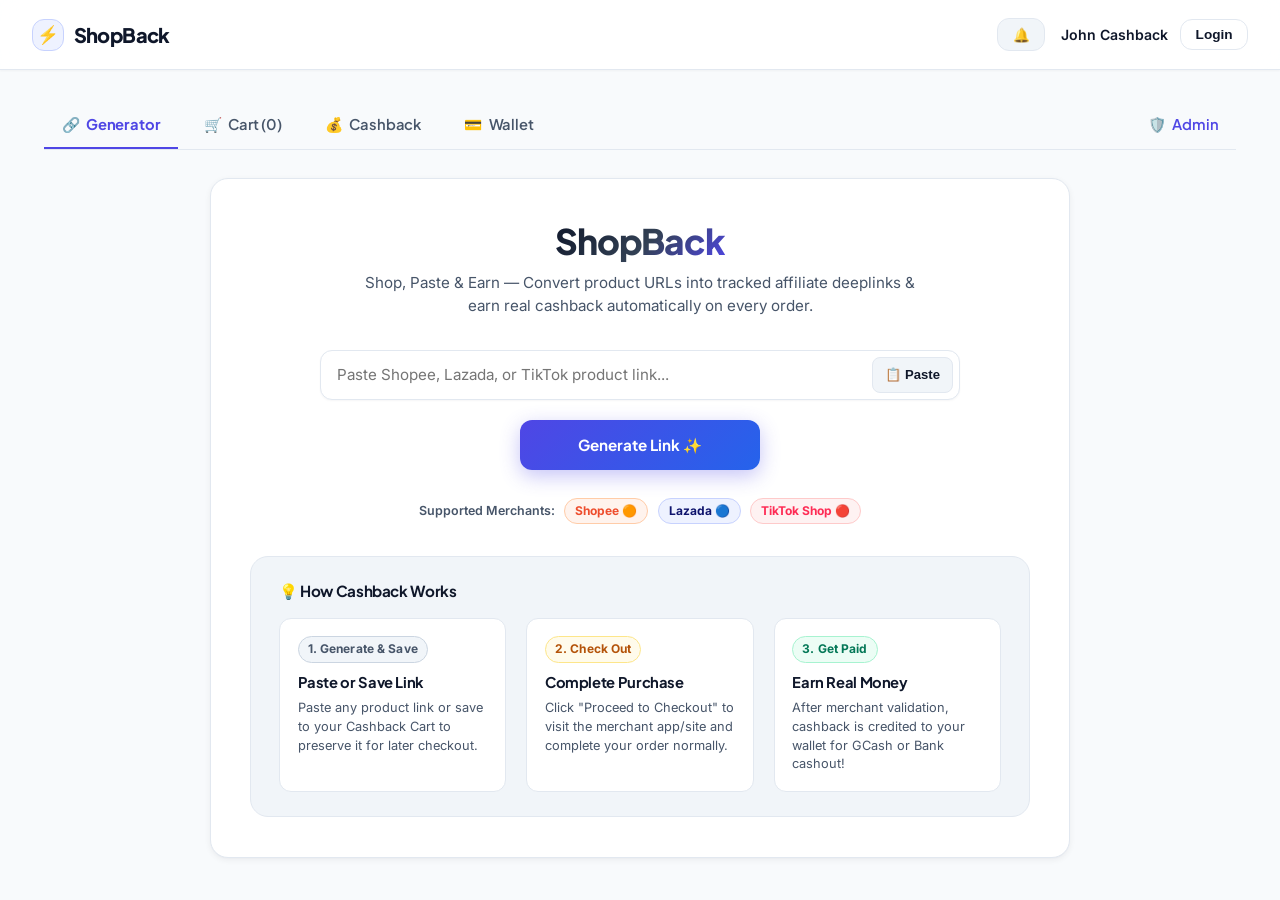
==== frontend/index.html @ 4b49b93b "ShopBack release: production security, subtabs, and Railway deployment readiness" ====
<!DOCTYPE html>
<html lang="en">
<head>
    <meta charset="UTF-8">
    <meta name="viewport" content="width=device-width, initial-scale=1.0">
    <title>ShopBack — Affiliate Deeplink & Cashback Platform</title>
    <link rel="stylesheet" href="style.css">
    <link rel="preconnect" href="https://fonts.googleapis.com">
    <link rel="preconnect" href="https://fonts.gstatic.com" crossorigin>
    <link href="https://fonts.googleapis.com/css2?family=Plus+Jakarta+Sans:wght@400;500;600;700;800&family=Inter:wght@400;500;600;700;800&display=swap" rel="stylesheet">
</head>
<body>
    <!-- Toast Notification Container -->
    <div id="toast-container" class="toast-container"></div>

    <!-- Top Navigation Bar -->
    <nav class="top-nav">
        <div class="logo">
            <div class="logo-icon">⚡</div>
            <span>ShopBack</span>
        </div>
        <div class="nav-user-area">
            <div id="wallet-summary-header" class="wallet-summary-header hidden">
                <span class="wallet-chip estimated" title="Estimated Cashback (Info Only)">
                    <span class="chip-label">Est:</span> ₱<span id="hdr-estimated" class="tabular-nums">0.00</span>
                </span>
                <span class="wallet-chip pending" title="Pending Merchant Validation">
                    <span class="chip-label">Pending:</span> ₱<span id="hdr-pending" class="tabular-nums">0.00</span>
                </span>
                <span class="wallet-chip available" title="Available for Cash Withdrawal">
                    <span class="chip-label">Available:</span> ₱<span id="hdr-balance" class="tabular-nums">0.00</span>
                </span>
                <span class="wallet-chip paid" title="Total Paid Out to Date">
                    <span class="chip-label">Paid:</span> ₱<span id="hdr-paid" class="tabular-nums">0.00</span>
                </span>
            </div>

            <!-- Notifications Bell -->
            <div class="notification-wrapper">
                <button id="notif-bell-btn" class="nav-btn alt-btn" title="Notifications">
                    🔔 <span id="notif-count-badge" class="notif-badge hidden">0</span>
                </button>
                <div id="notif-drawer" class="notif-drawer hidden">
                    <div class="notif-header">
                        <span>System Notifications</span>
                        <button id="close-notif-btn" class="close-notif">✕</button>
                    </div>
                    <div id="notif-list" class="notif-list">
                        <div class="empty-msg">No notifications yet.</div>
                    </div>
                </div>
            </div>

            <div id="user-badge" class="user-badge">
                <span id="user-name">John Cashback</span>
                <button id="open-login-btn" class="nav-btn">Login</button>
                <button id="logout-btn" class="nav-btn hidden">Logout</button>
            </div>
        </div>
    </nav>
    
    <div class="app-container">
        <!-- Dashboard Navigation Tabs -->
        <div class="tabs-nav">
            <button class="tab-btn active" data-tab="tab-generator"><span class="tab-icon">🔗</span><span class="tab-label">Generator</span></button>
            <button class="tab-btn" data-tab="tab-cart"><span class="tab-icon">🛒</span><span class="tab-label">Cart (<span id="cart-count-badge">0</span>)</span></button>
            <button class="tab-btn" data-tab="tab-cashback"><span class="tab-icon">💰</span><span class="tab-label">Cashback</span></button>
            <button class="tab-btn" data-tab="tab-wallet"><span class="tab-icon">💳</span><span class="tab-label">Wallet</span></button>
            <button id="admin-tab-btn" class="tab-btn admin-tab" data-tab="tab-admin"><span class="tab-icon">🛡️</span><span class="tab-label">Admin</span></button>
        </div>

        <!-- Tab 1: Link Generator -->
        <div id="tab-generator" class="tab-content active">
            <div class="card hero-card">
                <header class="hero-header">
                    <h1 class="hero-title">ShopBack</h1>
                    <p class="hero-subtitle">Shop, Paste & Earn — Convert product URLs into tracked affiliate deeplinks & earn real cashback automatically on every order.</p>
                </header>

                <main style="display: flex; flex-direction: column; align-items: center;">
                    <!-- Input Section Form -->
                    <form id="generator-form" class="input-section" onsubmit="return false;">
                        <div class="input-wrapper">
                            <input type="url" id="product-url" placeholder="Paste Shopee, Lazada, or TikTok product link..." required autocomplete="off">
                            <button type="button" id="paste-btn" class="nav-btn alt-btn paste-inside-btn" title="Paste link from clipboard">
                                📋 Paste
                            </button>
                        </div>

                        <div style="display: flex; justify-content: center; width: 100%;">
                            <button type="submit" id="generate-btn" style="min-width: 240px;">
                                <span class="btn-text">Generate Link ✨</span>
                                <span class="loader hidden"></span>
                            </button>
                        </div>

                        <!-- Supported Merchant Badges -->
                        <div class="merchant-badge-group">
                            <span style="font-size: 0.78rem; font-weight: 600; color: var(--color-text-muted);">Supported Merchants:</span>
                            <span class="merchant-tag shopee">Shopee 🟠</span>
                            <span class="merchant-tag lazada">Lazada 🔵</span>
                            <span class="merchant-tag tiktok">TikTok Shop 🔴</span>
                        </div>
                    </form>

                    <!-- Result Section Card -->
                    <div id="result-section" class="result-section hidden">
                        <div id="error-message" class="error-msg-box hidden"></div>
                        <div id="success-message" class="hidden" style="display: flex; flex-direction: column; align-items: center; width: 100%;">
                            <div id="product-preview" class="product-preview hidden" style="width: 100%;">
                                <div class="preview-img-wrapper">
                                    <img id="preview-image" src="" alt="Product Image" />
                                </div>
                                <div class="preview-details">
                                    <h3 id="preview-title">Product Title</h3>
                                    <div id="cashback-rate-badge" class="cashback-rate-badge hidden">✨ Earn up to <span id="cashback-rate-val">10.00%</span> Cashback</div>
                                </div>
                            </div>
                            <div class="link-box hidden" style="display: none;">
                                <input type="text" id="affiliate-link" readonly>
                            </div>
                            <div style="display: flex; flex-direction: column; align-items: center; width: 100%;">
                                <div style="display: flex; gap: 0.75rem; flex-wrap: wrap; justify-content: center; width: 100%;">
                                    <a id="checkout-btn" href="#" target="_blank" class="checkout-btn" style="min-width: 200px;">Proceed to Checkout 🛍️</a>
                                    <button type="button" id="add-to-cart-btn" class="action-btn alt-btn" style="border: 1px solid var(--color-primary); color: var(--color-primary);">🛒 Add to Cart</button>
                                </div>
                                <button type="button" id="reset-btn" class="nav-btn alt-btn" style="margin-top: 1.25rem; min-width: 180px;">✨ Paste Another Link</button>
                            </div>
                        </div>
                    </div>

                    <!-- Modern 3-Step Guide Grid -->
                    <div class="explanation-card">
                        <h3 style="font-size: 0.95rem; font-weight: 700; color: var(--color-text-primary); display: flex; align-items: center; gap: 6px;">💡 How Cashback Works</h3>
                        <div class="explanation-grid">
                            <div class="exp-item">
                                <span class="badge estimated" style="margin-bottom: 0.5rem;">1. Generate & Save</span>
                                <h4>Paste or Save Link</h4>
                                <p>Paste any product link or save to your Cashback Cart to preserve it for later checkout.</p>
                            </div>
                            <div class="exp-item">
                                <span class="badge pending" style="margin-bottom: 0.5rem;">2. Check Out</span>
                                <h4>Complete Purchase</h4>
                                <p>Click "Proceed to Checkout" to visit the merchant app/site and complete your order normally.</p>
                            </div>
                            <div class="exp-item">
                                <span class="badge approved" style="margin-bottom: 0.5rem;">3. Get Paid</span>
                                <h4>Earn Real Money</h4>
                                <p>After merchant validation, cashback is credited to your wallet for GCash or Bank cashout!</p>
                            </div>
                        </div>
                    </div>
                </main>
            </div>
        </div>

        <!-- Tab: Cashback Cart -->
        <div id="tab-cart" class="tab-content">
            <div class="card">
                <header>
                    <h2>🛒 My Cashback Cart</h2>
                    <p class="subtitle">Preserved affiliate links saved to purchase later and earn cashback.</p>
                </header>

                <div id="cart-items-container" class="cart-items-list" style="display: flex; flex-direction: column; gap: 1rem; max-width: 820px; margin: 1rem auto 0 auto; width: 100%;">
                    <div class="empty-msg">Loading cart items...</div>
                </div>
            </div>
        </div>

        <!-- Tab 2: My Cashback & Generated Links History -->
        <div id="tab-cashback" class="tab-content">
            <div class="card wide-card">
                <h2>My Generated Links & Cashback Journeys</h2>
                <p class="subtitle">Click on any generated link to view its live cashback timeline stepper.</p>

                <!-- Cashback Overview Summary Cards -->
                <div class="user-cashback-summary">
                    <div class="analytics-card">
                        <div style="font-size: 0.82rem; color: var(--color-text-muted); font-weight: 600;">📅 Total Estimated Today</div>
                        <div style="font-size: 1.6rem; font-weight: 700; color: var(--color-text-primary);" class="tabular-nums" id="user-est-today">₱0.00</div>
                        <div style="font-size: 0.75rem; color: var(--color-text-muted); margin-top: 2px;">Potential cashback from links created today</div>
                    </div>
                    <div class="analytics-card" style="background: var(--color-warning-bg); border-color: var(--color-warning-border);">
                        <div style="font-size: 0.82rem; color: var(--color-warning-text); font-weight: 600;">⌛ Pending Cashback</div>
                        <div style="font-size: 1.6rem; font-weight: 700; color: var(--color-warning-text);" class="tabular-nums" id="user-pending-total">₱0.00</div>
                        <div style="font-size: 0.75rem; color: var(--color-warning-text); margin-top: 2px;">Tracked & awaiting merchant report</div>
                    </div>
                    <div class="analytics-card" style="background: var(--color-success-bg); border-color: var(--color-success-border);">
                        <div style="font-size: 0.82rem; color: var(--color-success-text); font-weight: 600;">🎉 Lifetime Estimated Potential</div>
                        <div style="font-size: 1.6rem; font-weight: 700; color: var(--color-success-text);" class="tabular-nums" id="user-est-lifetime">₱0.00</div>
                        <div style="font-size: 0.75rem; color: var(--color-success-text); margin-top: 2px;">All-time generated links potential</div>
                    </div>
                </div>

                <!-- Subtabs Navigation for My Cashback -->
                <div class="subtabs-nav" style="margin-bottom: 1.25rem; border-bottom: 1px solid var(--color-border); padding-bottom: 0.5rem;">
                    <button class="subtab-btn active" data-subtab="cb-subtab-links">🔗 My Generated Links</button>
                    <button class="subtab-btn" data-subtab="cb-subtab-pending">⏳ Pending Cashback</button>
                    <button class="subtab-btn" data-subtab="cb-subtab-approved">✅ Approved Cashback</button>
                    <button class="subtab-btn" data-subtab="cb-subtab-conversions">📜 All Conversions</button>
                </div>

                <!-- Subtab 1: Generated Links -->
                <div id="cb-subtab-links" class="subtab-content">
                    <div class="table-toolbar">
                        <h3 style="margin: 0;">My Generated Links</h3>
                        <input type="text" id="my-links-search" class="table-search-input" placeholder="🔍 Search links by URL or ID..." />
                    </div>
                    <div class="table-container">
                        <table class="data-table">
                            <thead>
                                <tr>
                                    <th>Date</th>
                                    <th>Tracking ID</th>
                                    <th>Product Name</th>
                                    <th>Est. Cashback</th>
                                    <th>Status</th>
                                    <th>Timeline</th>
                                </tr>
                            </thead>
                            <tbody id="my-links-body">
                                <tr><td colspan="6" class="empty-msg">Loading generated links...</td></tr>
                            </tbody>
                        </table>
                    </div>

                    <!-- My Links Pagination Bar -->
                    <div id="my-links-pagination" class="pagination-bar" style="display: flex; justify-content: space-between; align-items: center; margin-top: 1rem; padding: 0.5rem 0;">
                        <span style="font-size: 0.85rem; color: var(--color-text-muted);">
                            Showing page <strong id="my-links-curr-page">1</strong> of <strong id="my-links-total-pages">1</strong> (<span id="my-links-total-items">0</span> total links)
                        </span>
                        <div style="display: flex; gap: 0.5rem;">
                            <button id="my-links-prev-btn" class="nav-btn alt-btn" disabled style="padding: 0.35rem 0.85rem; font-size: 0.82rem;">◀ Previous</button>
                            <button id="my-links-next-btn" class="nav-btn alt-btn" disabled style="padding: 0.35rem 0.85rem; font-size: 0.82rem;">Next ▶</button>
                        </div>
                    </div>
                </div>

                <!-- Subtab 2: Pending Cashback -->
                <div id="cb-subtab-pending" class="subtab-content hidden">
                    <h3 style="margin-bottom: 0.75rem;">⏳ Pending Cashback (Awaiting Advertiser Validation)</h3>
                    <div class="table-container">
                        <table class="data-table">
                            <thead>
                                <tr>
                                    <th>Date</th>
                                    <th>Merchant</th>
                                    <th>Order ID</th>
                                    <th>Commission</th>
                                    <th>Your Cashback</th>
                                    <th>Status</th>
                                </tr>
                            </thead>
                            <tbody id="cashback-pending-body">
                                <tr><td colspan="6" class="empty-msg">No pending cashback conversions.</td></tr>
                            </tbody>
                        </table>
                    </div>

                    <div id="cashback-pending-pagination" class="pagination-bar" style="display: flex; justify-content: space-between; align-items: center; margin-top: 1rem; padding: 0.5rem 0;">
                        <span style="font-size: 0.85rem; color: var(--color-text-muted);">
                            Showing page <strong id="cashback-pending-curr-page">1</strong> of <strong id="cashback-pending-total-pages">1</strong> (<span id="cashback-pending-total-items">0</span> pending)
                        </span>
                        <div style="display: flex; gap: 0.5rem;">
                            <button id="cashback-pending-prev-btn" class="nav-btn alt-btn" disabled style="padding: 0.35rem 0.85rem; font-size: 0.82rem;">◀ Previous</button>
                            <button id="cashback-pending-next-btn" class="nav-btn alt-btn" disabled style="padding: 0.35rem 0.85rem; font-size: 0.82rem;">Next ▶</button>
                        </div>
                    </div>
                </div>

                <!-- Subtab 3: Approved Cashback -->
                <div id="cb-subtab-approved" class="subtab-content hidden">
                    <h3 style="margin-bottom: 0.75rem;">✅ Approved Cashback (Credited to Wallet)</h3>
                    <div class="table-container">
                        <table class="data-table">
                            <thead>
                                <tr>
                                    <th>Date</th>
                                    <th>Merchant</th>
                                    <th>Order ID</th>
                                    <th>Commission</th>
                                    <th>Your Cashback</th>
                                    <th>Status</th>
                                </tr>
                            </thead>
                            <tbody id="cashback-approved-body">
                                <tr><td colspan="6" class="empty-msg">No approved cashback conversions yet.</td></tr>
                            </tbody>
                        </table>
                    </div>

                    <div id="cashback-approved-pagination" class="pagination-bar" style="display: flex; justify-content: space-between; align-items: center; margin-top: 1rem; padding: 0.5rem 0;">
                        <span style="font-size: 0.85rem; color: var(--color-text-muted);">
                            Showing page <strong id="cashback-approved-curr-page">1</strong> of <strong id="cashback-approved-total-pages">1</strong> (<span id="cashback-approved-total-items">0</span> approved)
                        </span>
                        <div style="display: flex; gap: 0.5rem;">
                            <button id="cashback-approved-prev-btn" class="nav-btn alt-btn" disabled style="padding: 0.35rem 0.85rem; font-size: 0.82rem;">◀ Previous</button>
                            <button id="cashback-approved-next-btn" class="nav-btn alt-btn" disabled style="padding: 0.35rem 0.85rem; font-size: 0.82rem;">Next ▶</button>
                        </div>
                    </div>
                </div>

                <!-- Subtab 4: All Conversions History -->
                <div id="cb-subtab-conversions" class="subtab-content hidden">
                    <h3 style="margin-bottom: 0.75rem;">📜 All Recorded Conversions</h3>
                    <div class="table-container">
                        <table class="data-table">
                            <thead>
                                <tr>
                                    <th>Date</th>
                                    <th>Merchant</th>
                                    <th>Order ID</th>
                                    <th>Commission</th>
                                    <th>Your Cashback</th>
                                    <th>Status</th>
                                </tr>
                            </thead>
                            <tbody id="cashback-history-body">
                                <tr><td colspan="6" class="empty-msg">Loading cashback history...</td></tr>
                            </tbody>
                        </table>
                    </div>

                    <!-- Cashback History Pagination Bar -->
                    <div id="cashback-history-pagination" class="pagination-bar" style="display: flex; justify-content: space-between; align-items: center; margin-top: 1rem; padding: 0.5rem 0;">
                        <span style="font-size: 0.85rem; color: var(--color-text-muted);">
                            Showing page <strong id="cashback-history-curr-page">1</strong> of <strong id="cashback-history-total-pages">1</strong> (<span id="cashback-history-total-items">0</span> total items)
                        </span>
                        <div style="display: flex; gap: 0.5rem;">
                            <button id="cashback-history-prev-btn" class="nav-btn alt-btn" disabled style="padding: 0.35rem 0.85rem; font-size: 0.82rem;">◀ Previous</button>
                            <button id="cashback-history-next-btn" class="nav-btn alt-btn" disabled style="padding: 0.35rem 0.85rem; font-size: 0.82rem;">Next ▶</button>
                        </div>
                    </div>
                </div>
            </div>
        </div>

        <!-- Tab 3: Wallet & Withdrawals -->
        <div id="tab-wallet" class="tab-content">
            <div class="card wide-card">
                <h2>My Wallet Balance</h2>
                <div class="wallet-grid">
                    <div class="wallet-card available-card">
                        <div class="w-label">Available Balance</div>
                        <div class="w-amount">₱<span id="w-balance" class="tabular-nums">0.00</span></div>
                        
                        <!-- Min Withdrawal Progress Bar -->
                        <div style="margin-top: 0.85rem; margin-bottom: 1rem; text-align: left;">
                            <div style="display: flex; justify-content: space-between; font-size: 0.75rem; font-weight: 600; margin-bottom: 4px;">
                                <span style="color: var(--color-success-text);">Cashout Target (₱100.00 Min)</span>
                                <span id="cashout-progress-pct" style="color: var(--color-success-text); font-weight: 700;">0%</span>
                            </div>
                            <div style="height: 6px; background: rgba(13, 101, 45, 0.15); border-radius: 99px; overflow: hidden;">
                                <div id="cashout-progress-bar" style="width: 0%; height: 100%; background: var(--color-success); transition: width 0.4s ease;"></div>
                            </div>
                        </div>

                        <button id="open-withdraw-btn" class="action-btn" style="width: 100%;">Withdraw Funds</button>
                    </div>
                    <div class="wallet-card pending-card">
                        <div class="w-label">Pending Cashback</div>
                        <div class="w-amount">₱<span id="w-pending" class="tabular-nums">0.00</span></div>
                    </div>
                    <div class="wallet-card paid-card">
                        <div class="w-label">Total Cash Paid</div>
                        <div class="w-amount">₱<span id="w-paid" class="tabular-nums">0.00</span></div>
                    </div>
                </div>

                <h3 style="margin-top: 2rem; margin-bottom: 0.75rem;">Transaction Ledger</h3>
                <div class="table-container">
                    <table class="data-table">
                        <thead>
                            <tr>
                                <th>Date</th>
                                <th>Type</th>
                                <th>Amount</th>
                                <th>Reference</th>
                            </tr>
                        </thead>
                        <tbody id="wallet-history-body">
                            <tr><td colspan="4" class="empty-msg">Loading transaction ledger...</td></tr>
                        </tbody>
                    </table>
                </div>
            </div>
        </div>

        <!-- Tab 4: Admin Portal -->
        <div id="tab-admin" class="tab-content">
            <div class="card wide-card">
                <h2>🛡️ Admin Management Console</h2>

                <!-- Analytics Summary Cards -->
                <div class="analytics-grid">
                    <div class="analytics-card">
                        <div style="font-size: 0.82rem; color: var(--color-text-muted);">Estimation Accuracy</div>
                        <div style="font-size: 1.5rem; font-weight: 700; color: var(--color-success); margin-top: 4px;" id="metric-accuracy">96.4%</div>
                    </div>
                    <div class="analytics-card">
                        <div style="font-size: 0.82rem; color: var(--color-text-muted);">Merchant Approval Rate</div>
                        <div style="font-size: 1.5rem; font-weight: 700; color: #4f46e5; margin-top: 4px;" id="metric-approval">88.5%</div>
                    </div>
                    <div class="analytics-card">
                        <div style="font-size: 0.82rem; color: var(--color-text-muted);">Avg Validation Time</div>
                        <div style="font-size: 1.5rem; font-weight: 700; color: var(--color-warning); margin-top: 4px;" id="metric-val-time">4.2 Days</div>
                    </div>
                    <div class="analytics-card">
                        <div style="font-size: 0.82rem; color: var(--color-text-muted);">Total Admin Profit</div>
                        <div style="font-size: 1.5rem; font-weight: 700; color: var(--color-success-text); margin-top: 4px;" id="metric-admin-profit" class="tabular-nums">₱0.00</div>
                    </div>
                </div>

                <div style="margin-bottom: 1.25rem;">
                    <button id="open-test-conv-btn" class="action-btn alt-btn">🧪 Simulate Test Conversion</button>
                </div>

                <!-- Subtabs Navigation for Admin Panel -->
                <div class="subtabs-nav" style="margin-top: 1.5rem; margin-bottom: 1.25rem; border-bottom: 1px solid var(--color-border); padding-bottom: 0.5rem;">
                    <button class="subtab-btn active" data-subtab="admin-subtab-users">👥 Registered Users</button>
                    <button class="subtab-btn" data-subtab="admin-subtab-links">🔗 Generated Links & Sub IDs</button>
                    <button class="subtab-btn" data-subtab="admin-subtab-withdrawals">💳 Pending Withdrawals</button>
                    <button class="subtab-btn" data-subtab="admin-subtab-conversions">📊 System Conversions</button>
                </div>

                <!-- Admin Subtab 1: Users -->
                <div id="admin-subtab-users" class="subtab-content">
                    <h3 style="margin-bottom: 0.75rem;">Registered Users & Cashback Summaries</h3>
                    <div class="table-container">
                        <table class="data-table">
                            <thead>
                                <tr>
                                    <th>ID</th>
                                    <th>Name</th>
                                    <th>Email</th>
                                    <th>Role</th>
                                    <th>Est. Cashback</th>
                                    <th>Pending</th>
                                    <th>Available</th>
                                    <th>Paid Cashback</th>
                                    <th>Action</th>
                                </tr>
                            </thead>
                            <tbody id="admin-users-body">
                                <tr><td colspan="9" class="empty-msg">Loading user summaries...</td></tr>
                            </tbody>
                        </table>
                    </div>

                    <div id="admin-users-pagination" class="pagination-bar" style="display: flex; justify-content: space-between; align-items: center; margin-top: 0.75rem; padding: 0.5rem 0;">
                        <span style="font-size: 0.85rem; color: var(--color-text-muted);">
                            Showing page <strong id="admin-users-curr-page">1</strong> of <strong id="admin-users-total-pages">1</strong> (<span id="admin-users-total-items">0</span> total users)
                        </span>
                        <div style="display: flex; gap: 0.5rem;">
                            <button id="admin-users-prev-btn" class="nav-btn alt-btn" disabled style="padding: 0.35rem 0.85rem; font-size: 0.82rem;">◀ Previous</button>
                            <button id="admin-users-next-btn" class="nav-btn alt-btn" disabled style="padding: 0.35rem 0.85rem; font-size: 0.82rem;">Next ▶</button>
                        </div>
                    </div>
                </div>

                <!-- Admin Subtab 2: Links -->
                <div id="admin-subtab-links" class="subtab-content hidden">
                    <div class="table-toolbar">
                        <h3 style="margin: 0;">All Generated Links & Sub IDs</h3>
                        <input type="text" id="admin-links-search" class="table-search-input" placeholder="🔍 Search admin links..." />
                    </div>
                    <div class="table-container">
                        <table class="data-table">
                            <thead>
                                <tr>
                                    <th>Link ID</th>
                                    <th>Full Name</th>
                                    <th>User ID</th>
                                    <th>Tracking ID (aff_sub1)</th>
                                    <th>aff_sub2</th>
                                    <th>aff_sub3</th>
                                    <th>aff_sub4</th>
                                    <th>aff_sub5</th>
                                    <th>Clicks</th>
                                    <th>Generated Deeplink</th>
                                    <th>Original URL</th>
                                    <th>Created At</th>
                                </tr>
                            </thead>
                            <tbody id="admin-links-body">
                                <tr><td colspan="12" class="empty-msg">Loading generated links...</td></tr>
                            </tbody>
                        </table>
                    </div>

                    <div id="admin-links-pagination" class="pagination-bar" style="display: flex; justify-content: space-between; align-items: center; margin-top: 0.75rem; padding: 0.5rem 0;">
                        <span style="font-size: 0.85rem; color: var(--color-text-muted);">
                            Showing page <strong id="admin-links-curr-page">1</strong> of <strong id="admin-links-total-pages">1</strong> (<span id="admin-links-total-items">0</span> total links)
                        </span>
                        <div style="display: flex; gap: 0.5rem;">
                            <button id="admin-links-prev-btn" class="nav-btn alt-btn" disabled style="padding: 0.35rem 0.85rem; font-size: 0.82rem;">◀ Previous</button>
                            <button id="admin-links-next-btn" class="nav-btn alt-btn" disabled style="padding: 0.35rem 0.85rem; font-size: 0.82rem;">Next ▶</button>
                        </div>
                    </div>
                </div>

                <!-- Admin Subtab 3: Withdrawals -->
                <div id="admin-subtab-withdrawals" class="subtab-content hidden">
                    <h3 style="margin-bottom: 0.75rem;">Pending Withdrawal Requests</h3>
                    <div class="table-container">
                        <table class="data-table">
                            <thead>
                                <tr>
                                    <th>Req ID</th>
                                    <th>User ID</th>
                                    <th>Amount</th>
                                    <th>Bank / Payment</th>
                                    <th>Requested At</th>
                                    <th>Actions</th>
                                </tr>
                            </thead>
                            <tbody id="admin-withdrawals-body">
                                <tr><td colspan="6" class="empty-msg">No pending withdrawal requests.</td></tr>
                            </tbody>
                        </table>
                    </div>
                </div>

                <!-- Admin Subtab 4: Conversions -->
                <div id="admin-subtab-conversions" class="subtab-content hidden">
                    <h3 style="margin-bottom: 0.75rem;">All System Conversions</h3>
                    <div class="table-container">
                        <table class="data-table">
                            <thead>
                                <tr>
                                    <th>Conversion ID</th>
                                    <th>Order ID</th>
                                    <th>User ID</th>
                                    <th>Merchant</th>
                                    <th>Total Commission (Involve)</th>
                                    <th>User Cashback</th>
                                    <th>Admin Net Profit</th>
                                    <th>Tracking ID (aff_sub1)</th>
                                    <th>Status</th>
                                <th>Date</th>
                            </tr>
                        </thead>
                        <tbody id="admin-conversions-body">
                            <tr><td colspan="10" class="empty-msg">Loading conversions...</td></tr>
                        </tbody>
                    </table>
                </div>

                <div id="admin-conversions-pagination" class="pagination-bar" style="display: flex; justify-content: space-between; align-items: center; margin-top: 0.75rem; padding: 0.5rem 0;">
                    <span style="font-size: 0.85rem; color: var(--color-text-muted);">
                        Showing page <strong id="admin-conversions-curr-page">1</strong> of <strong id="admin-conversions-total-pages">1</strong> (<span id="admin-conversions-total-items">0</span> total conversions)
                    </span>
                    <div style="display: flex; gap: 0.5rem;">
                        <button id="admin-conversions-prev-btn" class="nav-btn alt-btn" disabled style="padding: 0.35rem 0.85rem; font-size: 0.82rem;">◀ Previous</button>
                        <button id="admin-conversions-next-btn" class="nav-btn alt-btn" disabled style="padding: 0.35rem 0.85rem; font-size: 0.82rem;">Next ▶</button>
                    </div>
                </div>
            </div>
        </div>
    </div>

    <!-- Login Modal -->
    <div id="login-modal" class="modal hidden">
        <div class="modal-content">
            <span id="close-login-btn" class="close-modal">&times;</span>
            <h2>Account Login</h2>
            <p style="color: var(--color-text-muted); font-size: 0.88rem; margin-bottom: 1.25rem;">Select a quick demo account or enter credentials.</p>

            <div class="quick-demo-buttons">
                <button id="quick-demo-user" class="demo-login-btn">👤 Login as John Cashback (User)</button>
                <button id="quick-demo-admin" class="demo-login-btn admin-demo">🛡️ Login as System Admin</button>
            </div>

            <div class="divider"><span>OR</span></div>

            <form id="login-form">
                <div class="input-group">
                    <label style="font-size: 0.82rem; font-weight: 600; color: var(--color-text-muted);">Email Address</label>
                    <input type="email" id="login-email" required placeholder="john@example.com" style="margin-top: 4px;">
                </div>
                <div class="input-group" style="margin-top: 1rem;">
                    <label style="font-size: 0.82rem; font-weight: 600; color: var(--color-text-muted);">Password</label>
                    <input type="password" id="login-password" required placeholder="••••••••" style="margin-top: 4px;">
                </div>
                <button type="submit" class="action-btn" style="margin-top: 1.25rem; width: 100%;">Sign In</button>
            </form>
        </div>
    </div>

    <!-- Withdrawal Modal -->
    <div id="withdraw-modal" class="modal hidden">
        <div class="modal-content">
            <span id="close-withdraw-btn" class="close-modal">&times;</span>
            <h2>Withdraw Available Balance</h2>
            <form id="withdraw-form" style="margin-top: 1.25rem;">
                <div class="input-group">
                    <label style="font-size: 0.82rem; font-weight: 600; color: var(--color-text-muted);">Amount (PHP)</label>
                    <input type="number" id="withdraw-amount" step="0.01" min="1" required placeholder="100.00" style="margin-top: 4px;">
                </div>
                <div class="input-group" style="margin-top: 1rem;">
                    <label style="font-size: 0.82rem; font-weight: 600; color: var(--color-text-muted);">Payment Method / GCash / Bank</label>
                    <input type="text" id="withdraw-account" required placeholder="GCash 0917XXXXXXX" style="margin-top: 4px;">
                </div>
                <button type="submit" class="action-btn" style="margin-top: 1.25rem; width: 100%;">Submit Withdrawal Request</button>
            </form>
        </div>
    </div>

    <!-- Manual Test Conversion Modal -->
    <div id="test-conv-modal" class="modal hidden">
        <div class="modal-content">
            <span id="close-test-conv-btn" class="close-modal">&times;</span>
            <h2>🧪 Simulate Test Conversion</h2>
            <form id="test-conv-form" style="margin-top: 1rem;">
                <div class="input-group">
                    <label style="font-size: 0.82rem; font-weight: 600; color: var(--color-text-muted);">Tracking ID / aff_sub1</label>
                    <input type="text" id="sim-tracking-id" required placeholder="UUID Tracking ID" style="margin-top: 4px;">
                </div>
                <div class="input-group" style="margin-top: 1rem;">
                    <label style="font-size: 0.82rem; font-weight: 600; color: var(--color-text-muted);">Merchant</label>
                    <select id="sim-merchant" style="margin-top: 4px;">
                        <option value="Shopee">Shopee (80% Cashback)</option>
                        <option value="Lazada">Lazada (75% Cashback)</option>
                        <option value="TikTok">TikTok (60% Cashback)</option>
                    </select>
                </div>
                <div class="input-group" style="margin-top: 1rem;">
                    <label style="font-size: 0.82rem; font-weight: 600; color: var(--color-text-muted);">Commission Amount (PHP)</label>
                    <input type="number" id="sim-commission" step="0.01" value="250.00" required style="margin-top: 4px;">
                </div>
                <div class="input-group" style="margin-top: 1rem;">
                    <label style="font-size: 0.82rem; font-weight: 600; color: var(--color-text-muted);">Status</label>
                    <select id="sim-status" style="margin-top: 4px;">
                        <option value="pending">Pending</option>
                        <option value="approved">Approved</option>
                        <option value="rejected">Rejected</option>
                    </select>
                </div>
                <button type="submit" class="action-btn alt-btn" style="margin-top: 1.25rem; width: 100%;">Trigger Conversion</button>
            </form>
        </div>
    </div>

    <!-- Timeline Stepper Modal -->
    <div id="timeline-modal" class="modal hidden">
        <div class="modal-content" style="max-width: 600px;">
            <span id="close-timeline-btn" class="close-modal">&times;</span>
            <h2 id="modal-timeline-title">Cashback Journey Timeline</h2>
            <p id="modal-timeline-sub" style="color: var(--color-text-muted); font-size: 0.85rem; margin-bottom: 1rem;">Tracking ID: <code id="modal-tracking-id">---</code></p>
            
            <div class="timeline-stepper-box">
                <div class="stepper-track">
                    <div class="step-node active" id="modal-step-node-1">
                        <div class="node-circle">1</div>
                        <div class="node-label">Link Generated<span style="font-size: 0.68rem; font-weight: normal; color: var(--color-text-muted); display: block; margin-top: 2px;">Instant</span></div>
                    </div>
                    <div class="step-line" id="modal-step-line-1"></div>
                    <div class="step-node" id="modal-step-node-2">
                        <div class="node-circle">2</div>
                        <div class="node-label">Purchase Tracked<span style="font-size: 0.68rem; font-weight: normal; color: var(--color-text-muted); display: block; margin-top: 2px;">~24 Hours</span></div>
                    </div>
                    <div class="step-line" id="modal-step-line-2"></div>
                    <div class="step-node" id="modal-step-node-3">
                        <div class="node-circle">3</div>
                        <div class="node-label">Pending Validation<span style="font-size: 0.68rem; font-weight: normal; color: var(--color-text-muted); display: block; margin-top: 2px;">30-60 Days</span></div>
                    </div>
                    <div class="step-line" id="modal-step-line-3"></div>
                    <div class="step-node" id="modal-step-node-4">
                        <div class="node-circle">4</div>
                        <div class="node-label">Cashback Available<span style="font-size: 0.68rem; font-weight: normal; color: var(--color-text-muted); display: block; margin-top: 2px;">Ready to Cashout</span></div>
                    </div>
                    <div class="step-line" id="modal-step-line-4"></div>
                    <div class="step-node" id="modal-step-node-5">
                        <div class="node-circle">5</div>
                        <div class="node-label">Withdrawn<span style="font-size: 0.68rem; font-weight: normal; color: var(--color-text-muted); display: block; margin-top: 2px;">Payout Sent</span></div>
                    </div>
                </div>
            </div>

            <div id="modal-timeline-desc" style="background: var(--color-surface-secondary); border: 1px solid var(--color-border); padding: 1rem; border-radius: var(--radius-md); font-size: 0.85rem;">
                <strong>Current Stage Status:</strong> <span id="modal-status-text" class="badge estimated">Estimated</span>
                <p id="modal-explanation-text" style="margin-top: 6px; color: var(--color-text-muted);">Link generated successfully. When a purchase is completed via this link, your cashback will move to Pending status.</p>
            </div>
        </div>
    </div>

    <!-- User Generated Links Modal for Admin -->
    <div id="admin-user-links-modal" class="modal hidden">
        <div class="modal-content" style="max-width: 920px; width: 95%;">
            <span id="close-user-links-modal-btn" class="close-modal">&times;</span>
            <h2 id="modal-user-links-title">💸 Earn Cashback When You Paste & Check Out — Activity Breakdown</h2>
            <p id="modal-user-links-sub" style="color: var(--color-text-muted); font-size: 0.9rem; margin-bottom: 1.25rem;">Earn cashback automatically when pasting product links and checking out!</p>

            <!-- Categorized Totals Summary Bar -->
            <div style="display: grid; grid-template-columns: repeat(auto-fit, minmax(180px, 1fr)); gap: 1rem; margin-bottom: 1.5rem;">
                <div style="background: var(--color-surface-secondary); border: 1px solid var(--color-border); padding: 1rem; border-radius: var(--radius-md);">
                    <div style="font-size: 0.75rem; font-weight: 700; color: var(--color-text-muted); text-transform: uppercase;">Generated Only</div>
                    <div style="font-size: 1.35rem; font-weight: 800; color: var(--color-text-primary); margin-top: 4px;" id="u-modal-cnt-gen">0 links</div>
                    <div style="font-size: 0.85rem; font-weight: 600; color: var(--color-text-muted);" class="tabular-nums" id="u-modal-sum-gen">₱0.00</div>
                </div>
                <div style="background: var(--color-warning-bg); border: 1px solid var(--color-warning-border); padding: 1rem; border-radius: var(--radius-md);">
                    <div style="font-size: 0.75rem; font-weight: 700; color: var(--color-warning-text); text-transform: uppercase;">Pending Validation</div>
                    <div style="font-size: 1.35rem; font-weight: 800; color: var(--color-warning-text); margin-top: 4px;" id="u-modal-cnt-pending">0 links</div>
                    <div style="font-size: 0.85rem; font-weight: 600; color: var(--color-warning-text);" class="tabular-nums" id="u-modal-sum-pending">₱0.00</div>
                </div>
                <div style="background: var(--color-success-bg); border: 1px solid var(--color-success-border); padding: 1rem; border-radius: var(--radius-md);">
                    <div style="font-size: 0.75rem; font-weight: 700; color: var(--color-success-text); text-transform: uppercase;">Approved / Validated</div>
                    <div style="font-size: 1.35rem; font-weight: 800; color: var(--color-success-text); margin-top: 4px;" id="u-modal-cnt-approved">0 links</div>
                    <div style="font-size: 0.85rem; font-weight: 600; color: var(--color-success-text);" class="tabular-nums" id="u-modal-sum-approved">₱0.00</div>
                </div>
                <div style="background: var(--color-info-bg); border: 1px solid var(--color-info-border); padding: 1rem; border-radius: var(--radius-md);">
                    <div style="font-size: 0.75rem; font-weight: 700; color: var(--color-info-text); text-transform: uppercase;">Paid Out</div>
                    <div style="font-size: 1.35rem; font-weight: 800; color: var(--color-info-text); margin-top: 4px;" id="u-modal-cnt-paid">0 links</div>
                    <div style="font-size: 0.85rem; font-weight: 600; color: var(--color-info-text);" class="tabular-nums" id="u-modal-sum-paid">₱0.00</div>
                </div>
            </div>

            <!-- Category Filter Sub-tabs -->
            <div style="display: flex; gap: 0.5rem; margin-bottom: 1rem; overflow-x: auto;">
                <button class="user-link-filter-btn active" data-filter="all">All Links</button>
                <button class="user-link-filter-btn" data-filter="generated">Generated Only</button>
                <button class="user-link-filter-btn" data-filter="pending">Pending</button>
                <button class="user-link-filter-btn" data-filter="approved">Approved / Validated</button>
                <button class="user-link-filter-btn" data-filter="paid">Paid</button>
            </div>

            <!-- Links Table -->
            <div class="table-container" style="max-height: 350px; overflow-y: auto;">
                <table class="data-table">
                    <thead>
                        <tr>
                            <th>Date</th>
                            <th>Tracking ID</th>
                            <th>Original URL</th>
                            <th>Est. Cashback</th>
                            <th>Status</th>
                            <th>Timeline</th>
                        </tr>
                    </thead>
                    <tbody id="user-modal-links-body">
                        <tr><td colspan="6" class="empty-msg">Loading user links...</td></tr>
                    </tbody>
                </table>
            </div>
        </div>
    </div>

    <script src="script.js"></script>
</body>
</html>
---- frontend/style.css ----
/* ==========================================================================
   ShopBack - Modern Enterprise Design System & Styling
   ========================================================================== */

:root {
    /* Fonts */
    --font-heading: 'Plus Jakarta Sans', -apple-system, BlinkMacSystemFont, 'Segoe UI', Roboto, sans-serif;
    --font-body: 'Inter', -apple-system, BlinkMacSystemFont, 'Segoe UI', Roboto, sans-serif;

    /* Color Palette - Vibrant Pro Enterprise Financial Theme */
    --color-primary: #4f46e5;
    --color-primary-gradient: linear-gradient(135deg, #4f46e5 0%, #2563eb 100%);
    --color-primary-hover: #4338ca;
    --color-primary-hover-gradient: linear-gradient(135deg, #4338ca 0%, #1d4ed8 100%);
    --color-primary-light: #eef2ff;
    --color-primary-border: #c7d2fe;

    --color-bg: #f8fafc;
    --color-surface: #ffffff;
    --color-surface-secondary: #f1f5f9;
    --color-border: #e2e8f0;
    --color-border-strong: #cbd5e1;

    --color-text-primary: #0f172a;
    --color-text-muted: #475569;
    --color-text-subtle: #94a3b8;

    /* Status Colors - Alive & Vibrant */
    --color-success: #059669;
    --color-success-bg: #ecfdf5;
    --color-success-border: #a7f3d0;
    --color-success-text: #047857;

    --color-warning: #d97706;
    --color-warning-bg: #fffbeb;
    --color-warning-border: #fde68a;
    --color-warning-text: #b45309;

    --color-info: #0284c7;
    --color-info-bg: #f0f9ff;
    --color-info-border: #bae6fd;
    --color-info-text: #0369a1;

    --color-danger: #e11d48;
    --color-danger-bg: #fff1f2;
    --color-danger-border: #fecdd3;
    --color-danger-text: #be123c;

    --color-fin-estimated-text: #475569;
    --color-fin-paid-text: #0284c7;

    /* Elevation & Shadows with Ambient Glow */
    --shadow-xs: 0 1px 2px 0 rgba(15, 23, 42, 0.04);
    --shadow-sm: 0 2px 6px 0 rgba(15, 23, 42, 0.06), 0 1px 2px -1px rgba(15, 23, 42, 0.04);
    --shadow-md: 0 8px 20px -4px rgba(79, 70, 229, 0.08), 0 2px 6px -2px rgba(15, 23, 42, 0.04);
    --shadow-lg: 0 16px 32px -6px rgba(79, 70, 229, 0.12), 0 4px 10px -4px rgba(15, 23, 42, 0.04);
    --shadow-glow: 0 6px 20px rgba(79, 70, 229, 0.32);

    /* Radii */
    --radius-sm: 8px;
    --radius-md: 12px;
    --radius-lg: 18px;
    --radius-xl: 24px;
    --radius-full: 9999px;

    /* Transitions */
    --transition-fast: 0.18s cubic-bezier(0.4, 0, 0.2, 1);
    --transition-normal: 0.28s cubic-bezier(0.4, 0, 0.2, 1);
}
/* Utility Classes */
.hidden {
    display: none !important;
}

/* Reset & Base Styles */
* {
    box-sizing: border-box;
    margin: 0;
    padding: 0;
}

body {
    font-family: var(--font-body);
    background-color: var(--color-bg);
    color: var(--color-text-primary);
    min-height: 100vh;
    display: flex;
    flex-direction: column;
    -webkit-font-smoothing: antialiased;
    -moz-osx-font-smoothing: grayscale;
    font-size: 0.95rem;
    line-height: 1.55;
}

h1, h2, h3, h4, h5, h6 {
    font-family: var(--font-heading);
    letter-spacing: -0.025em;
    color: var(--color-text-primary);
}

h1 {
    font-size: 1.75rem;
    font-weight: 800;
    line-height: 1.25;
    margin-bottom: 0.4rem;
}

h2 {
    font-size: 1.35rem;
    font-weight: 700;
    line-height: 1.3;
    margin-bottom: 0.4rem;
}

h3 {
    font-size: 1.1rem;
    font-weight: 700;
    line-height: 1.35;
}

p {
    font-size: 0.95rem;
    color: var(--color-text-muted);
    line-height: 1.6;
}

.tabular-nums {
    font-variant-numeric: tabular-nums;
    font-family: var(--font-body);
}

.background-blobs {
    display: none;
}

/* Top Navigation Bar - Glassmorphism Header */
.top-nav {
    display: flex;
    justify-content: space-between;
    align-items: center;
    height: 70px;
    padding: 0 2rem;
    background: rgba(255, 255, 255, 0.88);
    backdrop-filter: blur(12px);
    -webkit-backdrop-filter: blur(12px);
    border-bottom: 1px solid var(--color-border);
    position: sticky;
    top: 0;
    z-index: 100;
    box-shadow: var(--shadow-xs);
}

.logo {
    font-family: var(--font-heading);
    font-size: 1.25rem;
    font-weight: 800;
    letter-spacing: -0.03em;
    display: flex;
    align-items: center;
    gap: 0.6rem;
    color: var(--color-text-primary);
    cursor: pointer;
    user-select: none;
}

.logo-icon {
    display: flex;
    align-items: center;
    justify-content: center;
    width: 32px;
    height: 32px;
    background: var(--color-primary-light);
    border: 1px solid var(--color-primary-border);
    border-radius: var(--radius-md);
    font-size: 1.1rem;
}

.nav-user-area {
    display: flex;
    align-items: center;
    gap: 1rem;
}

/* Wallet Header Chips */
.wallet-summary-header {
    display: flex;
    gap: 0.5rem;
    align-items: center;
}

.wallet-chip {
    padding: 0.35rem 0.75rem;
    border-radius: var(--radius-full);
    font-size: 0.8rem;
    font-weight: 600;
    letter-spacing: 0.01em;
    display: inline-flex;
    align-items: center;
    gap: 0.35rem;
    transition: var(--transition-fast);
}

.wallet-chip .chip-label {
    opacity: 0.75;
    font-weight: 500;
    font-size: 0.75rem;
}

.wallet-chip.estimated {
    background: var(--color-surface-secondary);
    color: var(--color-fin-estimated-text);
    border: 1px solid var(--color-border);
}

.wallet-chip.available {
    background: var(--color-success-bg);
    color: var(--color-success-text);
    border: 1px solid var(--color-success-border);
}

/* Subtabs Navigation Bar */
.subtabs-nav {
    display: flex;
    gap: 0.5rem;
    overflow-x: auto;
    scrollbar-width: none;
    -ms-overflow-style: none;
}
.subtabs-nav::-webkit-scrollbar {
    display: none;
}

.subtab-btn {
    padding: 0.45rem 1rem;
    font-family: var(--font-heading);
    font-size: 0.88rem;
    font-weight: 600;
    color: var(--color-text-muted);
    background: var(--color-surface-secondary);
    border: 1px solid var(--color-border);
    border-radius: var(--radius-full);
    cursor: pointer;
    transition: var(--transition-fast);
    white-space: nowrap;
}

.subtab-btn:hover {
    color: var(--color-primary);
    background: var(--color-primary-light);
    border-color: var(--color-primary-border);
}

.subtab-btn.active {
    color: var(--color-primary);
    background: #e0e7ff;
    border-color: var(--color-primary);
    box-shadow: 0 2px 8px rgba(79, 70, 229, 0.18);
}

.wallet-chip.pending {
    background: var(--color-warning-bg);
    color: var(--color-warning-text);
    border: 1px solid var(--color-warning-border);
}

.wallet-chip.paid {
    background: var(--color-info-bg);
    color: var(--color-info-text);
    border: 1px solid var(--color-info-border);
}

/* User Badge & Nav Buttons */
.user-badge {
    display: flex;
    align-items: center;
    gap: 0.75rem;
}

#user-name {
    font-size: 0.88rem;
    font-weight: 600;
    color: var(--color-text-primary);
}

.nav-btn {
    padding: 0.45rem 0.9rem;
    font-size: 0.85rem;
    font-weight: 600;
    border-radius: var(--radius-md);
    border: 1px solid var(--color-border);
    background: var(--color-surface);
    color: var(--color-text-primary);
    cursor: pointer;
    transition: var(--transition-fast);
    display: inline-flex;
    align-items: center;
    gap: 0.4rem;
}

.nav-btn:hover {
    background: var(--color-surface-secondary);
    border-color: var(--color-border-strong);
    transform: translateY(-1px);
}

.nav-btn.alt-btn {
    background: var(--color-surface-secondary);
    border-color: var(--color-border);
    color: var(--color-text-primary);
}

.nav-btn.alt-btn:hover {
    background: #e2e8f0;
}

/* Notification Drawer */
.notification-wrapper {
    position: relative;
}

.notif-badge {
    background: var(--color-danger);
    color: white;
    font-size: 0.7rem;
    font-weight: 700;
    padding: 1px 6px;
    border-radius: var(--radius-full);
}

.notif-drawer {
    position: absolute;
    right: 0;
    top: 2.75rem;
    width: 340px;
    background: var(--color-surface);
    border: 1px solid var(--color-border);
    border-radius: var(--radius-lg);
    box-shadow: var(--shadow-xl);
    z-index: 1000;
    padding: 1.25rem;
    animation: modalFadeIn 0.2s ease-out forwards;
}

.notif-header {
    display: flex;
    justify-content: space-between;
    align-items: center;
    font-family: var(--font-heading);
    font-weight: 700;
    padding-bottom: 0.75rem;
    border-bottom: 1px solid var(--color-border);
    color: var(--color-text-primary);
}

.close-notif {
    background: none;
    border: none;
    color: var(--color-text-muted);
    cursor: pointer;
    font-size: 1.1rem;
    padding: 2px 6px;
    border-radius: var(--radius-sm);
}

.close-notif:hover {
    background: var(--color-surface-secondary);
}

.notif-list {
    max-height: 280px;
    overflow-y: auto;
    margin-top: 0.75rem;
    display: flex;
    flex-direction: column;
    gap: 0.6rem;
}

.notif-item {
    padding: 0.75rem;
    border-radius: var(--radius-md);
    background: var(--color-surface-secondary);
    border: 1px solid var(--color-border);
    font-size: 0.85rem;
    color: var(--color-text-primary);
}

.notif-item.unread {
    border-left: 4px solid var(--color-primary);
}

.notif-title {
    font-weight: 600;
    color: var(--color-text-primary);
}

.notif-time {
    font-size: 0.75rem;
    color: var(--color-text-muted);
    margin-top: 4px;
}

/* App Container */
.app-container {
    max-width: 1240px;
    width: 100%;
    margin: 2rem auto;
    padding: 0 1.5rem;
    flex: 1;
}

/* Dashboard Tabs Navigation */
.tabs-nav {
    display: flex;
    gap: 0.5rem;
    border-bottom: 1px solid var(--color-border);
    margin-bottom: 1.75rem;
    overflow-x: auto;
    scrollbar-width: none;
}

.tabs-nav::-webkit-scrollbar {
    display: none;
}

.tab-btn {
    padding: 0.8rem 1.1rem;
    background: transparent;
    border: none;
    border-bottom: 2px solid transparent;
    color: var(--color-text-muted);
    font-family: var(--font-heading);
    font-size: 0.92rem;
    font-weight: 600;
    letter-spacing: -0.01em;
    cursor: pointer;
    transition: var(--transition-fast);
    white-space: nowrap;
    display: inline-flex;
    align-items: center;
    gap: 0.4rem;
}

.tab-btn:hover {
    color: var(--color-text-primary);
    border-bottom-color: var(--color-border-strong);
}

.tab-btn.active {
    color: var(--color-primary);
    border-bottom-color: var(--color-primary);
    font-weight: 700;
}

.tab-btn.admin-tab {
    margin-left: auto;
    color: #4f46e5;
}

.tab-btn.admin-tab.active {
    border-bottom-color: #4f46e5;
}

.tab-content {
    display: none;
}

.tab-content.active {
    display: block;
}

/* Cards & Layout */
.card {
    background: var(--color-surface);
    border: 1px solid var(--color-border);
    border-radius: var(--radius-lg);
    padding: 2rem;
    box-shadow: var(--shadow-sm);
    transition: var(--transition-normal);
}

.card.wide-card {
    max-width: 100%;
}

.card h2 {
    font-size: 1.4rem;
    font-weight: 800;
    color: var(--color-text-primary);
    margin-bottom: 0.35rem;
}

.card .subtitle {
    font-size: 0.92rem;
    color: var(--color-text-muted);
    line-height: 1.5;
    margin-bottom: 1.5rem;
}

/* Hero Section & Generator Card */
.hero-card {
    text-align: center;
    padding: 2.5rem 2rem;
    max-width: 860px;
    margin: 0 auto;
}

.hero-header {
    margin-bottom: 2rem;
    display: flex;
    flex-direction: column;
    align-items: center;
}

.hero-title {
    font-size: 2.2rem;
    font-weight: 800;
    letter-spacing: -0.03em;
    margin-bottom: 0.5rem;
    background: linear-gradient(135deg, #0f172a 0%, #334155 55%, #4f46e5 100%);
    -webkit-background-clip: text;
    -webkit-text-fill-color: transparent;
}

.hero-subtitle {
    max-width: 580px;
    margin: 0 auto;
    font-size: 0.95rem;
    color: var(--color-text-muted);
    line-height: 1.55;
}

/* Input Form Controls */
.input-section {
    max-width: 640px;
    width: 100%;
    margin: 0 auto;
    display: flex;
    flex-direction: column;
    gap: 1.25rem;
    align-items: center;
}

.input-wrapper {
    position: relative;
    display: flex;
    align-items: center;
    width: 100%;
}

.input-wrapper input[type="url"],
.input-group input,
.input-group select {
    width: 100%;
    height: 50px;
    padding: 0 1rem;
    font-family: var(--font-body);
    font-size: 0.95rem;
    color: var(--color-text-primary);
    background: var(--color-surface);
    border: 1px solid var(--color-border);
    border-radius: var(--radius-md);
    box-shadow: var(--shadow-xs);
    transition: var(--transition-fast);
    outline: none;
}

.input-wrapper input[type="url"]:focus,
.input-group input:focus,
.input-group select:focus {
    border-color: var(--color-primary);
    box-shadow: 0 0 0 3.5px rgba(79, 70, 229, 0.15);
}

.input-wrapper input[type="url"] {
    padding-right: 105px;
}

.paste-inside-btn {
    position: absolute;
    right: 7px;
    height: 36px;
    padding: 0 12px;
    font-size: 0.82rem;
    font-weight: 600;
    border-radius: var(--radius-sm);
}

/* Action Buttons */
.action-btn, #generate-btn, .checkout-btn {
    height: 50px;
    padding: 0 1.6rem;
    font-family: var(--font-heading);
    font-size: 0.95rem;
    font-weight: 700;
    color: #ffffff;
    background: var(--color-primary-gradient);
    border: none;
    border-radius: var(--radius-md);
    cursor: pointer;
    box-shadow: var(--shadow-glow);
    transition: var(--transition-fast);
    display: inline-flex;
    align-items: center;
    justify-content: center;
    gap: 0.5rem;
    text-decoration: none;
}

.action-btn:hover, #generate-btn:hover, .checkout-btn:hover {
    background: var(--color-primary-hover-gradient);
    box-shadow: 0 8px 24px rgba(79, 70, 229, 0.45);
    transform: translateY(-1.5px);
}

.action-btn:active, #generate-btn:active, .checkout-btn:active {
    transform: scale(0.98);
}

.action-btn.alt-btn {
    background: var(--color-surface);
    color: var(--color-text-primary);
    border: 1px solid var(--color-border);
}

.action-btn.alt-btn:hover {
    background: var(--color-surface-secondary);
    border-color: var(--color-border-strong);
}

/* Loader Spinner */
.loader {
    width: 20px;
    height: 20px;
    border: 2px solid rgba(255, 255, 255, 0.3);
    border-radius: 50%;
    border-top-color: #ffffff;
    animation: spin 0.8s linear infinite;
    display: inline-block;
}

@keyframes spin {
    to { transform: rotate(360deg); }
}

/* Merchant Badges */
.merchant-badge-group {
    display: flex;
    align-items: center;
    justify-content: center;
    gap: 0.6rem;
    margin-top: 0.5rem;
    flex-wrap: wrap;
}

.merchant-tag {
    font-size: 0.75rem;
    font-weight: 700;
    padding: 3px 10px;
    border-radius: var(--radius-full);
    display: inline-flex;
    align-items: center;
    gap: 4px;
}

.merchant-tag.shopee {
    background: #fff3ed;
    color: #ee4d2d;
    border: 1px solid #ffcca8;
}

.merchant-tag.lazada {
    background: #eef2ff;
    color: #0f146d;
    border: 1px solid #c7d2fe;
}

.merchant-tag.tiktok {
    background: #fef2f2;
    color: #fe2c55;
    border: 1px solid #fecaca;
}

/* Result Section Card */
.result-section {
    width: 100%;
    max-width: 640px;
    text-align: center;
    margin: 1.75rem auto 0 auto;
    background: var(--color-surface);
    border: 1px solid var(--color-border);
    border-radius: var(--radius-lg);
    padding: 1.5rem;
    box-shadow: var(--shadow-md);
    animation: modalFadeIn 0.25s ease-out forwards;
}

.error-msg-box {
    background: var(--color-danger-bg);
    border: 1px solid var(--color-danger-border);
    color: var(--color-danger-text);
    padding: 0.85rem 1rem;
    border-radius: var(--radius-md);
    font-size: 0.88rem;
    font-weight: 600;
    text-align: center;
}

/* Product Preview Card */
.product-preview {
    display: flex;
    gap: 1.25rem;
    align-items: center;
    text-align: left;
    background: var(--color-surface-secondary);
    border: 1px solid var(--color-border);
    border-radius: var(--radius-md);
    padding: 1rem;
    margin-bottom: 1.25rem;
}

.preview-img-wrapper {
    width: 72px;
    height: 72px;
    border-radius: var(--radius-md);
    overflow: hidden;
    background: var(--color-surface);
    border: 1px solid var(--color-border);
    flex-shrink: 0;
    display: flex;
    align-items: center;
    justify-content: center;
}

.preview-img-wrapper img {
    width: 100%;
    height: 100%;
    object-fit: cover;
}

.preview-details h3 {
    font-size: 0.95rem;
    font-weight: 700;
    color: var(--color-text-primary);
    margin-bottom: 0.35rem;
    line-height: 1.35;
}

.cashback-rate-badge {
    display: inline-block;
    background: var(--color-success-bg);
    border: 1px solid var(--color-success-border);
    color: var(--color-success-text);
    padding: 3px 10px;
    border-radius: var(--radius-full);
    font-size: 0.78rem;
    font-weight: 600;
}

.link-box {
    display: flex;
    gap: 0.5rem;
    width: 100%;
    margin-top: 1rem;
    margin-bottom: 1.25rem;
}

.link-box input {
    flex: 1;
    height: 44px;
    font-size: 0.88rem;
    background: var(--color-surface-secondary);
    border-radius: var(--radius-md);
}

.link-box button {
    height: 44px;
    padding: 0 16px;
    border-radius: var(--radius-md);
    border: 1px solid var(--color-primary);
    background: var(--color-primary);
    color: white;
    cursor: pointer;
    font-weight: 600;
    display: inline-flex;
    align-items: center;
    justify-content: center;
    gap: 4px;
    transition: var(--transition-fast);
}

.link-box button:hover {
    background: var(--color-primary-hover);
}

/* Explanation 3-Step Guide Grid */
.explanation-card {
    margin-top: 2rem;
    width: 100%;
    max-width: 780px;
    background: var(--color-surface-secondary);
    border: 1px solid var(--color-border);
    border-radius: var(--radius-lg);
    padding: 1.5rem 1.75rem;
    text-align: left;
}

.explanation-grid {
    display: grid;
    grid-template-columns: repeat(auto-fit, minmax(220px, 1fr));
    gap: 1.25rem;
    margin-top: 1rem;
}

.exp-item {
    background: var(--color-surface);
    padding: 1.1rem;
    border-radius: var(--radius-md);
    border: 1px solid var(--color-border);
}

.exp-item h4 {
    font-size: 0.92rem;
    font-weight: 700;
    color: var(--color-text-primary);
    margin-bottom: 0.35rem;
}

.exp-item p {
    font-size: 0.8rem;
    color: var(--color-text-muted);
    margin: 0;
    line-height: 1.45;
}

/* Badges */
.badge {
    display: inline-flex;
    align-items: center;
    padding: 3px 9px;
    border-radius: var(--radius-full);
    font-size: 0.75rem;
    font-weight: 700;
    letter-spacing: 0.01em;
    text-transform: capitalize;
}

.badge.estimated, .badge.generated {
    background: var(--color-surface-secondary);
    color: var(--color-fin-estimated-text);
    border: 1px solid var(--color-border-strong);
}

.badge.pending, .badge.tracked {
    background: var(--color-warning-bg);
    color: var(--color-warning-text);
    border: 1px solid var(--color-warning-border);
}

.badge.approved, .badge.available, .badge.validated {
    background: var(--color-success-bg);
    color: var(--color-success-text);
    border: 1px solid var(--color-success-border);
}

.badge.paid {
    background: var(--color-info-bg);
    color: var(--color-info-text);
    border: 1px solid var(--color-info-border);
}

.badge.rejected, .badge.cancelled {
    background: var(--color-danger-bg);
    color: var(--color-danger-text);
    border: 1px solid var(--color-danger-border);
}

/* Tables & Data Displays */
.table-toolbar {
    display: flex;
    justify-content: space-between;
    align-items: center;
    gap: 1rem;
    margin-top: 1.25rem;
    margin-bottom: 0.75rem;
    flex-wrap: wrap;
}

.table-search-input {
    height: 38px;
    padding: 0 0.85rem;
    font-size: 0.85rem;
    border: 1px solid var(--color-border);
    border-radius: var(--radius-md);
    background: var(--color-surface);
    outline: none;
    width: 260px;
    transition: var(--transition-fast);
}

.table-search-input:focus {
    border-color: var(--color-primary);
    box-shadow: 0 0 0 3px rgba(37, 99, 235, 0.12);
}

.table-container {
    overflow-x: auto;
    border: 1px solid var(--color-border);
    border-radius: var(--radius-md);
    background: var(--color-surface);
    box-shadow: var(--shadow-xs);
}

.data-table {
    width: 100%;
    border-collapse: collapse;
    text-align: left;
    font-size: 0.88rem;
}

.data-table th {
    background: var(--color-surface-secondary);
    padding: 0.85rem 1rem;
    font-family: var(--font-heading);
    font-size: 0.78rem;
    font-weight: 700;
    color: var(--color-text-muted);
    text-transform: uppercase;
    letter-spacing: 0.04em;
    border-bottom: 1px solid var(--color-border);
}

.data-table td {
    padding: 0.9rem 1rem;
    border-bottom: 1px solid var(--color-border);
    color: var(--color-text-primary);
    vertical-align: middle;
}

.data-table tbody tr:last-child td {
    border-bottom: none;
}

.data-table tbody tr:hover {
    background: #f8fafc;
}

.empty-msg {
    text-align: center;
    padding: 2.5rem 1rem !important;
    color: var(--color-text-muted);
    font-size: 0.9rem;
}

/* User Analytics Summary Cards */
.user-cashback-summary, .analytics-grid, .wallet-grid {
    display: grid;
    grid-template-columns: repeat(auto-fit, minmax(220px, 1fr));
    gap: 1rem;
    margin-top: 1rem;
    margin-bottom: 1.5rem;
}

.analytics-card, .wallet-card {
    background: var(--color-surface);
    border: 1px solid var(--color-border);
    padding: 1.25rem;
    border-radius: var(--radius-lg);
    box-shadow: var(--shadow-xs);
}

.wallet-card.available-card {
    background: #f0fdf4;
    border-color: #bbf7d0;
}

.wallet-card.pending-card {
    background: #fffbeb;
    border-color: #fef08a;
}

.wallet-card.paid-card {
    background: #f0f9ff;
    border-color: #bae6fd;
}

.w-label {
    font-size: 0.82rem;
    font-weight: 600;
    color: var(--color-text-muted);
}

.w-amount {
    font-size: 1.75rem;
    font-weight: 800;
    font-family: var(--font-heading);
    color: var(--color-text-primary);
    margin-top: 4px;
}

/* Modals */
.modal {
    position: fixed;
    top: 0;
    left: 0;
    width: 100vw;
    height: 100vh;
    background: rgba(15, 23, 42, 0.6);
    backdrop-filter: blur(6px);
    -webkit-backdrop-filter: blur(6px);
    display: flex;
    align-items: center;
    justify-content: center;
    z-index: 2000;
    padding: 1rem;
}

.modal.hidden, .hidden {
    display: none !important;
}

.modal-content {
    background: var(--color-surface);
    border: 1px solid var(--color-border);
    border-radius: var(--radius-lg);
    padding: 2rem;
    max-width: 480px;
    width: 100%;
    position: relative;
    box-shadow: var(--shadow-xl);
    animation: modalFadeIn 0.2s cubic-bezier(0.16, 1, 0.3, 1) forwards;
}

@keyframes modalFadeIn {
    from { opacity: 0; transform: scale(0.96) translateY(8px); }
    to { opacity: 1; transform: scale(1) translateY(0); }
}

.close-modal {
    position: absolute;
    right: 1.25rem;
    top: 1.25rem;
    font-size: 1.4rem;
    color: var(--color-text-muted);
    cursor: pointer;
    line-height: 1;
    border-radius: var(--radius-sm);
    padding: 2px 6px;
}

.close-modal:hover {
    color: var(--color-text-primary);
    background: var(--color-surface-secondary);
}

.quick-demo-buttons {
    display: flex;
    flex-direction: column;
    gap: 0.6rem;
    margin-bottom: 1.25rem;
}

.demo-login-btn {
    width: 100%;
    padding: 0.75rem;
    font-size: 0.88rem;
    font-weight: 600;
    background: var(--color-surface-secondary);
    border: 1px solid var(--color-border);
    border-radius: var(--radius-md);
    cursor: pointer;
    transition: var(--transition-fast);
    text-align: left;
}

.demo-login-btn:hover {
    background: #e2e8f0;
    border-color: var(--color-border-strong);
}

.divider {
    display: flex;
    align-items: center;
    text-align: center;
    margin: 1.25rem 0;
    color: var(--color-text-subtle);
    font-size: 0.78rem;
    font-weight: 600;
}

.divider::before, .divider::after {
    content: '';
    flex: 1;
    border-bottom: 1px solid var(--color-border);
}

.divider span {
    padding: 0 0.75rem;
}

/* Timeline Stepper */
.timeline-stepper-box {
    background: var(--color-surface-secondary);
    border: 1px solid var(--color-border);
    border-radius: var(--radius-md);
    padding: 1.5rem 1rem;
    margin-top: 1.25rem;
    margin-bottom: 1.25rem;
    overflow-x: auto;
}

.stepper-track {
    display: flex;
    align-items: flex-start;
    justify-content: space-between;
    width: 100%;
    min-width: 440px;
    padding: 0 0.5rem;
}

.step-node {
    display: flex;
    flex-direction: column;
    align-items: center;
    text-align: center;
    flex: 1;
    z-index: 2;
}

.node-circle {
    width: 32px;
    height: 32px;
    border-radius: 50%;
    background: var(--color-border);
    color: var(--color-text-muted);
    font-family: var(--font-heading);
    font-size: 0.85rem;
    font-weight: 700;
    display: flex;
    align-items: center;
    justify-content: center;
    transition: var(--transition-fast);
}

.step-node.done .node-circle {
    background: var(--color-success-bg);
    color: var(--color-success-text);
    border: 1px solid var(--color-success-border);
}

.step-node.active .node-circle {
    background: var(--color-primary);
    color: #ffffff;
    box-shadow: 0 0 0 4px rgba(37, 99, 235, 0.18);
}

.node-label {
    font-size: 0.72rem;
    color: var(--color-text-muted);
    font-weight: 500;
    margin-top: 8px;
    line-height: 1.25;
    text-align: center;
}

.step-node.active .node-label {
    color: var(--color-primary);
    font-weight: 700;
}

.step-line {
    flex: 1;
    height: 3px;
    background: var(--color-border);
    margin-top: 15px;
    margin-left: -10px;
    margin-right: -10px;
    z-index: 1;
}

.step-line.active {
    background: var(--color-primary);
}

/* Toast Notifications Container & Items */
.toast-container {
    position: fixed;
    top: 80px;
    right: 24px;
    z-index: 9999;
    display: flex;
    flex-direction: column;
    gap: 10px;
    max-width: 380px;
    width: 100%;
    pointer-events: none;
}

.toast-item {
    pointer-events: auto;
    background: var(--color-surface);
    border: 1px solid var(--color-border);
    border-radius: var(--radius-md);
    padding: 0.9rem 1.1rem;
    box-shadow: var(--shadow-lg);
    display: flex;
    align-items: flex-start;
    gap: 12px;
    animation: toastSlideIn 0.25s cubic-bezier(0.16, 1, 0.3, 1) forwards;
    transition: var(--transition-fast);
}

.toast-item.toast-exit {
    animation: toastSlideOut 0.2s cubic-bezier(0.4, 0, 1, 1) forwards;
}

@keyframes toastSlideIn {
    from { opacity: 0; transform: translateX(40px); }
    to { opacity: 1; transform: translateX(0); }
}

@keyframes toastSlideOut {
    from { opacity: 1; transform: translateX(0); }
    to { opacity: 0; transform: translateX(40px); }
}

.toast-icon {
    font-size: 1.2rem;
    line-height: 1;
    flex-shrink: 0;
    margin-top: 1px;
}

.toast-content {
    flex: 1;
}

.toast-title {
    font-size: 0.88rem;
    font-weight: 700;
    color: var(--color-text-primary);
    margin-bottom: 2px;
}

.toast-msg {
    font-size: 0.82rem;
    color: var(--color-text-muted);
    line-height: 1.4;
}

.toast-success {
    border-left: 4px solid var(--color-success);
}
.toast-error {
    border-left: 4px solid var(--color-danger);
}
.toast-info {
    border-left: 4px solid var(--color-primary);
}
.toast-warning {
    border-left: 4px solid var(--color-warning);
}

/* User Links Filter Buttons */
.user-link-filter-btn {
    padding: 0.4rem 0.85rem;
    font-size: 0.8rem;
    font-weight: 600;
    border-radius: var(--radius-full);
    border: 1px solid var(--color-border);
    background: var(--color-surface);
    color: var(--color-text-muted);
    cursor: pointer;
    transition: var(--transition-fast);
}

.user-link-filter-btn:hover {
    background: var(--color-surface-secondary);
    color: var(--color-text-primary);
}

.user-link-filter-btn.active {
    background: var(--color-primary-light);
    color: var(--color-primary);
    border-color: var(--color-primary-border);
    font-weight: 700;
}

/* Mobile App View Experience (@media max-width: 768px) */
@media (max-width: 768px) {
    body {
        padding-bottom: 74px; /* Space for fixed mobile bottom navigation bar */
    }

    /* Mobile Header App Bar */
    .top-nav {
        height: 58px;
        padding: 0 1rem;
        border-bottom: 1px solid var(--color-border);
    }

    .logo span {
        font-size: 1.1rem;
    }

    .logo-icon {
        width: 28px;
        height: 28px;
        font-size: 0.95rem;
    }

    .wallet-summary-header {
        display: none;
    }

    /* Mobile App Canvas */
    .app-container {
        padding: 0 0.85rem;
        margin: 0.85rem auto 1.5rem auto;
    }

    /* Native App Fixed Bottom Navigation Bar */
    .tabs-nav {
        position: fixed;
        bottom: 0;
        left: 0;
        right: 0;
        height: 62px;
        background: rgba(255, 255, 255, 0.96);
        backdrop-filter: blur(16px);
        -webkit-backdrop-filter: blur(16px);
        border-top: 1px solid var(--color-border);
        border-bottom: none;
        margin-bottom: 0;
        z-index: 1000;
        display: flex;
        justify-content: space-around;
        align-items: center;
        padding: 0 4px;
        box-shadow: 0 -4px 20px rgba(15, 23, 42, 0.08);
    }

    .tab-btn {
        flex: 1;
        flex-direction: column;
        justify-content: center;
        align-items: center;
        gap: 2px;
        padding: 4px 0;
        border-bottom: none;
        font-size: 0.68rem;
        font-weight: 500;
        color: var(--color-text-muted);
        border-radius: var(--radius-sm);
        -webkit-tap-highlight-color: transparent;
    }

    .tab-btn .tab-icon {
        font-size: 1.25rem;
        line-height: 1;
        transition: transform 0.15s ease;
    }

    .tab-btn .tab-label {
        font-size: 0.68rem;
        font-weight: 600;
    }

    .tab-btn:hover {
        border-bottom-color: transparent;
    }

    .tab-btn.active {
        color: var(--color-primary);
        border-bottom-color: transparent;
        font-weight: 700;
    }

    .tab-btn.active .tab-icon {
        transform: scale(1.15);
    }

    .tab-btn.admin-tab {
        margin-left: 0;
        color: #4f46e5;
    }

    /* Cards App Styling */
    .card {
        padding: 1.25rem 1rem;
        border-radius: var(--radius-lg);
        box-shadow: var(--shadow-sm);
    }

    .hero-card {
        padding: 1.5rem 1rem;
    }

    .hero-title {
        font-size: 1.5rem;
    }

    .hero-subtitle {
        font-size: 0.88rem;
        line-height: 1.45;
    }

    /* Mobile Form Touch Controls */
    .input-section {
        gap: 1rem;
    }

    .input-wrapper {
        flex-direction: column;
        gap: 0.5rem;
    }

    .input-wrapper input[type="url"] {
        padding-right: 1rem;
        height: 50px;
        font-size: 0.9rem;
        border-radius: var(--radius-md);
    }

    .paste-inside-btn {
        position: static;
        width: 100%;
        height: 42px;
        font-size: 0.88rem;
        justify-content: center;
        border-radius: var(--radius-md);
    }

    .action-btn, #generate-btn, .checkout-btn {
        width: 100%;
        height: 50px;
        font-size: 0.95rem;
        border-radius: var(--radius-md);
    }

    .merchant-badge-group {
        gap: 0.4rem;
    }

    /* Mobile Product Preview App Sheet */
    .product-preview {
        flex-direction: row;
        padding: 0.85rem;
        gap: 0.85rem;
    }

    .preview-img-wrapper {
        width: 64px;
        height: 64px;
    }

    .preview-details h3 {
        font-size: 0.88rem;
    }

    /* Native Bottom Sheet Modals on Mobile */
    .modal {
        align-items: flex-end;
    }

    .modal-content {
        width: 100%;
        max-width: 100%;
        border-radius: 20px 20px 0 0;
        padding: 1.5rem 1.25rem;
        max-height: 88vh;
        overflow-y: auto;
        animation: mobileSheetSlideUp 0.25s cubic-bezier(0.16, 1, 0.3, 1) forwards;
    }

    @keyframes mobileSheetSlideUp {
        from { transform: translateY(100%); }
        to { transform: translateY(0); }
    }

    .toast-container {
        top: 68px;
        right: 12px;
        left: 12px;
        max-width: calc(100vw - 24px);
    }
}
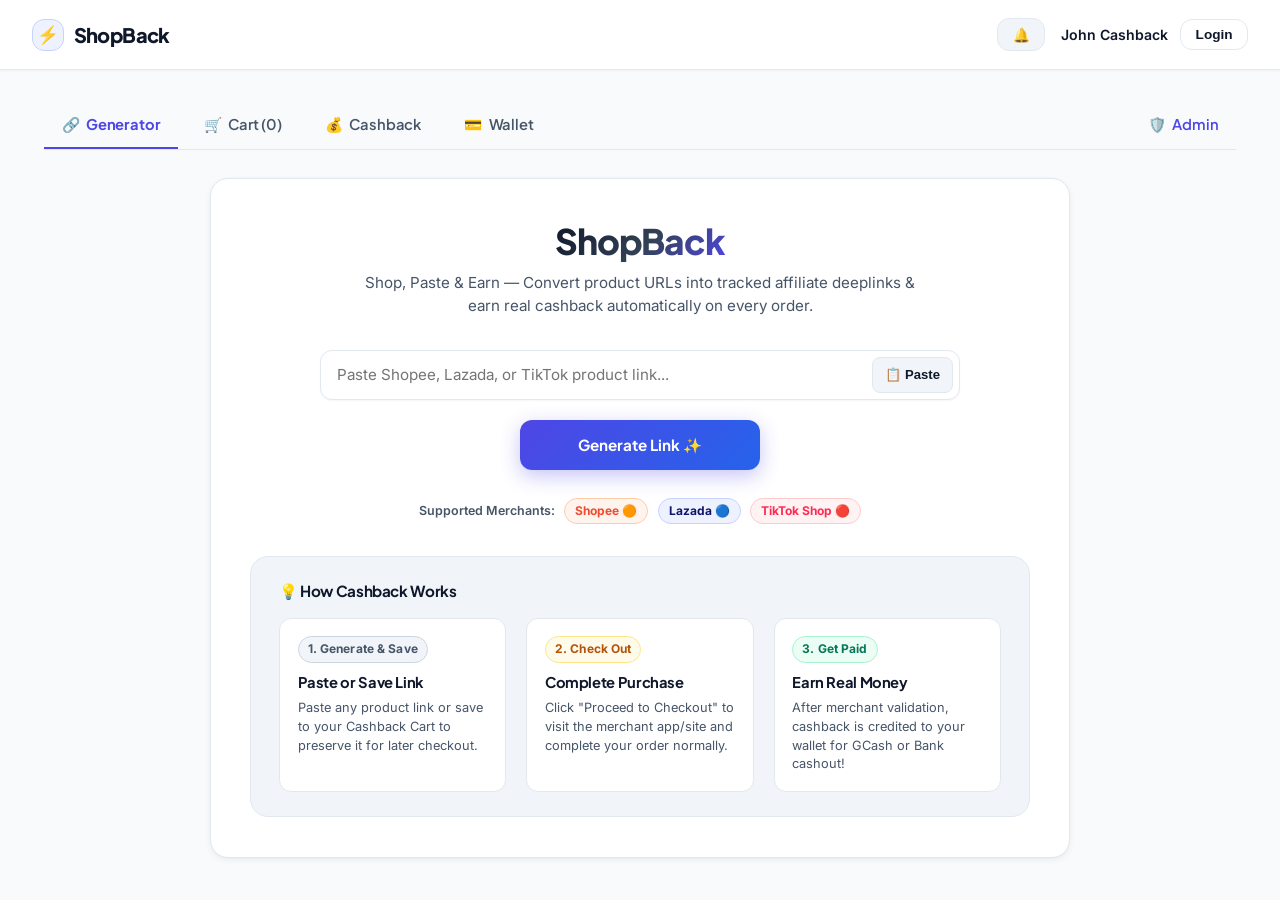
==== commit dc011412: "Add 24-hour unvalidated link auto-deletion and live countdown timer badges" ====
--- a/frontend/index.html
+++ b/frontend/index.html
@@ -216,11 +216,12 @@
                                     <th>Product Name</th>
                                     <th>Est. Cashback</th>
                                     <th>Status</th>
+                                    <th>Auto-Delete Timer ⏳</th>
                                     <th>Timeline</th>
                                 </tr>
                             </thead>
                             <tbody id="my-links-body">
-                                <tr><td colspan="6" class="empty-msg">Loading generated links...</td></tr>
+                                <tr><td colspan="7" class="empty-msg">Loading generated links...</td></tr>
                             </tbody>
                         </table>
                     </div>
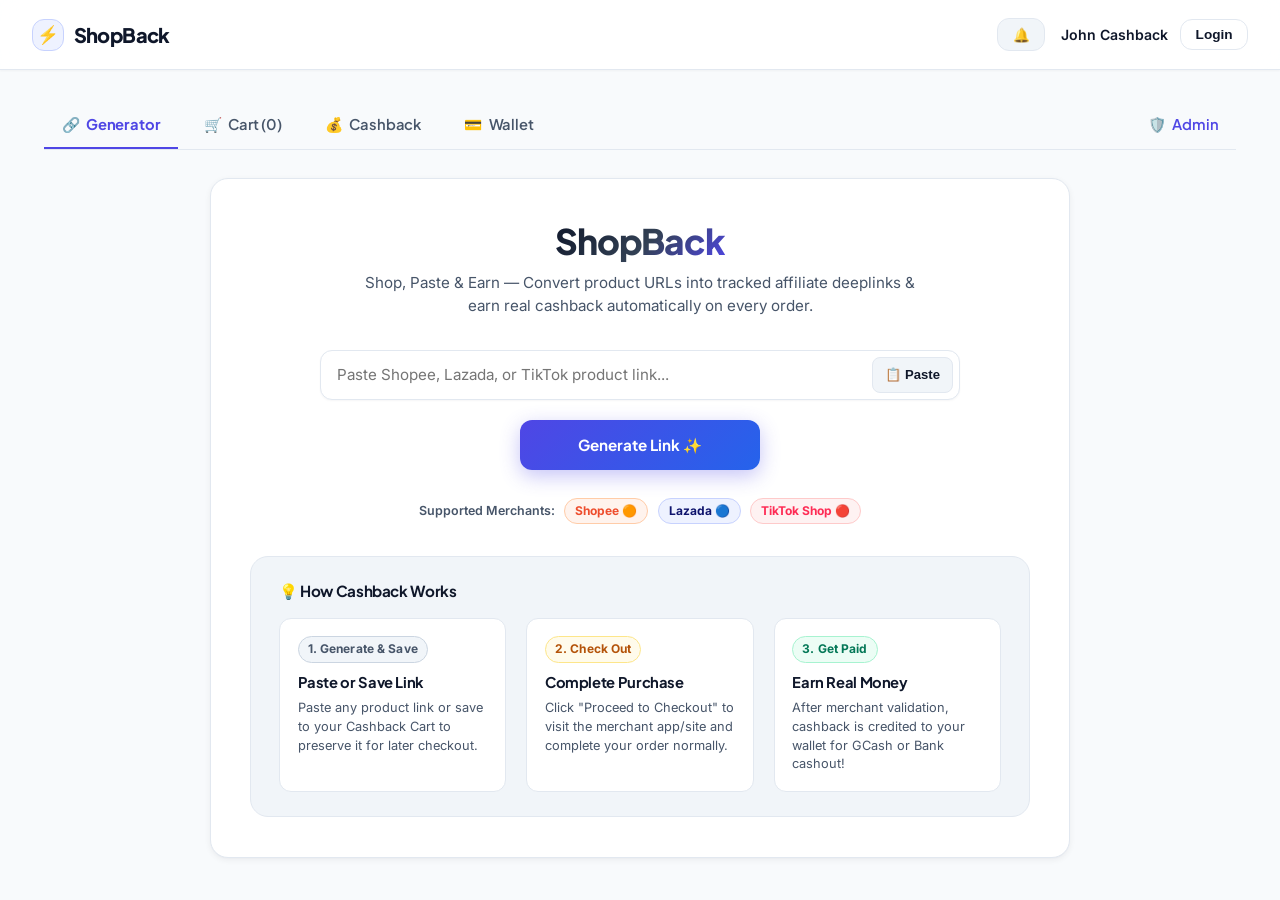
==== commit 4b6e5cca: "Add v2.1.0 asset cache buster to force production script and timer refresh" ====
--- a/frontend/index.html
+++ b/frontend/index.html
@@ -4,7 +4,7 @@
     <meta charset="UTF-8">
     <meta name="viewport" content="width=device-width, initial-scale=1.0">
     <title>ShopBack — Affiliate Deeplink & Cashback Platform</title>
-    <link rel="stylesheet" href="style.css">
+    <link rel="stylesheet" href="style.css?v=2.1.0">
     <link rel="preconnect" href="https://fonts.googleapis.com">
     <link rel="preconnect" href="https://fonts.gstatic.com" crossorigin>
     <link href="https://fonts.googleapis.com/css2?family=Plus+Jakarta+Sans:wght@400;500;600;700;800&family=Inter:wght@400;500;600;700;800&display=swap" rel="stylesheet">
@@ -747,6 +747,6 @@
         </div>
     </div>
 
-    <script src="script.js"></script>
+    <script src="script.js?v=2.1.0"></script>
 </body>
 </html>
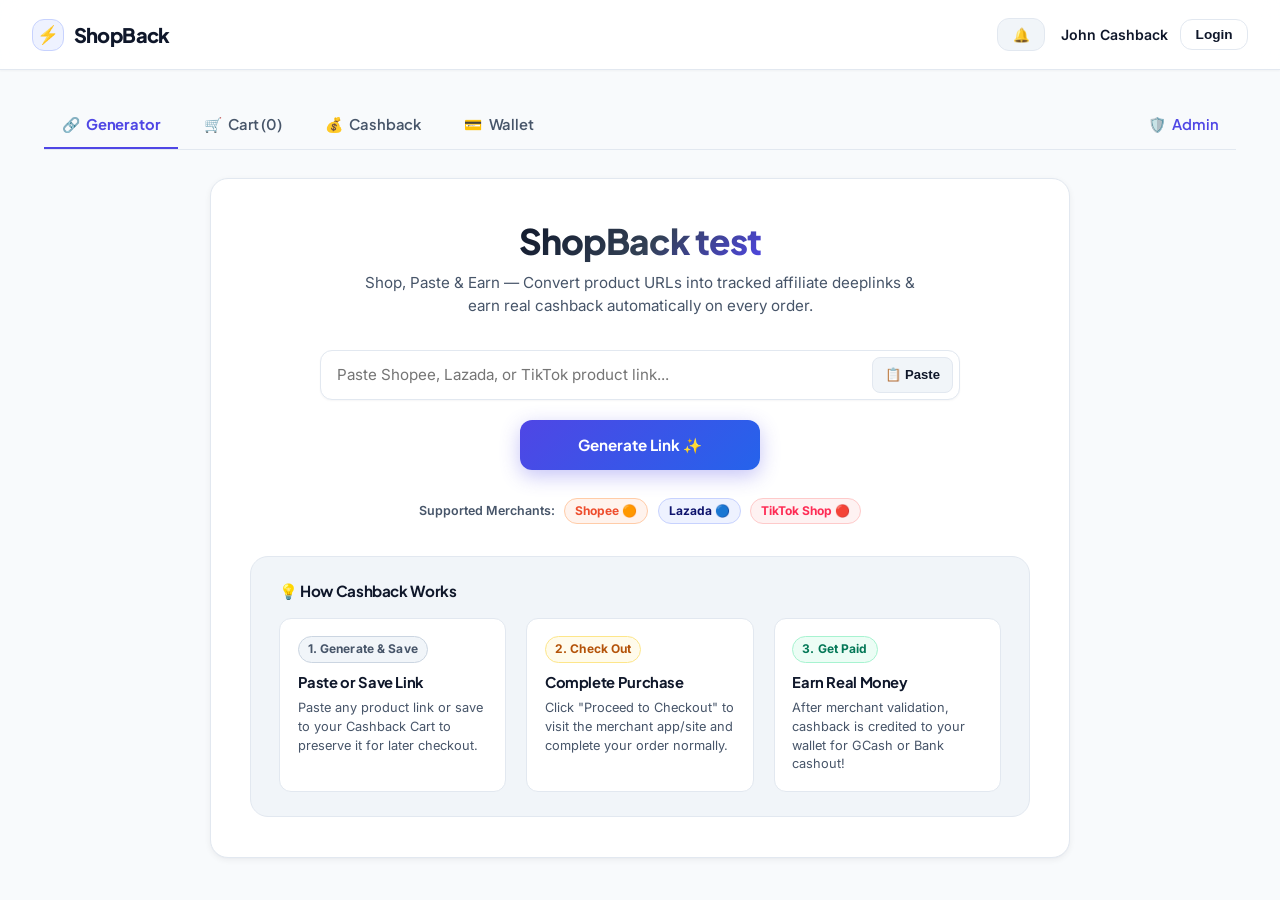
==== commit adf9e628: "ShopBack release: production security, subtabs, and Railway deployment readiness" ====
--- a/frontend/index.html
+++ b/frontend/index.html
@@ -73,7 +73,7 @@
         <div id="tab-generator" class="tab-content active">
             <div class="card hero-card">
                 <header class="hero-header">
-                    <h1 class="hero-title">ShopBack</h1>
+                    <h1 class="hero-title">ShopBack test</h1>
                     <p class="hero-subtitle">Shop, Paste & Earn — Convert product URLs into tracked affiliate deeplinks & earn real cashback automatically on every order.</p>
                 </header>
 
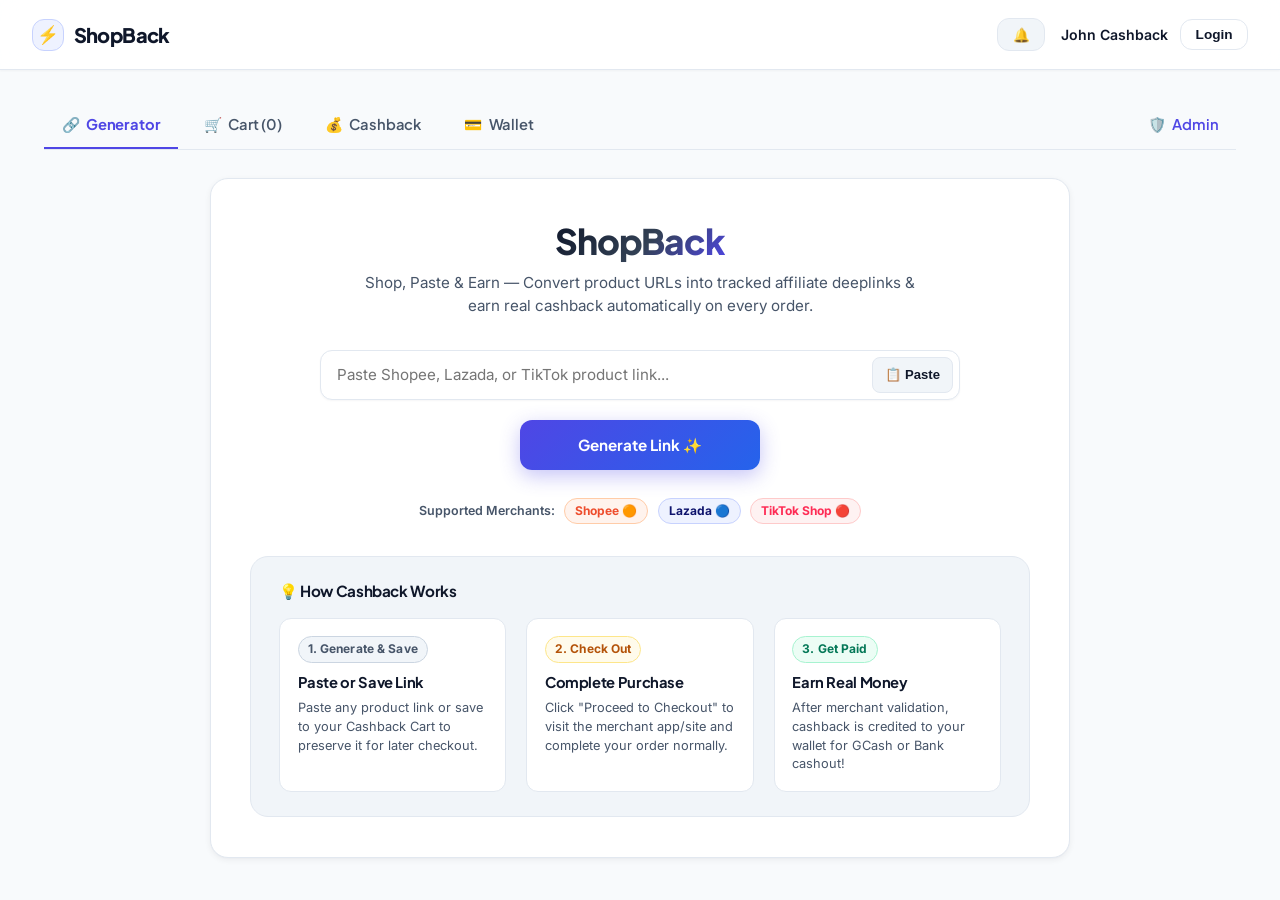
==== commit 99ecd6a9: "ShopBack release: production security, subtabs, and Railway deployment readiness" ====
--- a/frontend/index.html
+++ b/frontend/index.html
@@ -73,7 +73,7 @@
         <div id="tab-generator" class="tab-content active">
             <div class="card hero-card">
                 <header class="hero-header">
-                    <h1 class="hero-title">ShopBack test</h1>
+                    <h1 class="hero-title">ShopBack</h1>
                     <p class="hero-subtitle">Shop, Paste & Earn — Convert product URLs into tracked affiliate deeplinks & earn real cashback automatically on every order.</p>
                 </header>
 
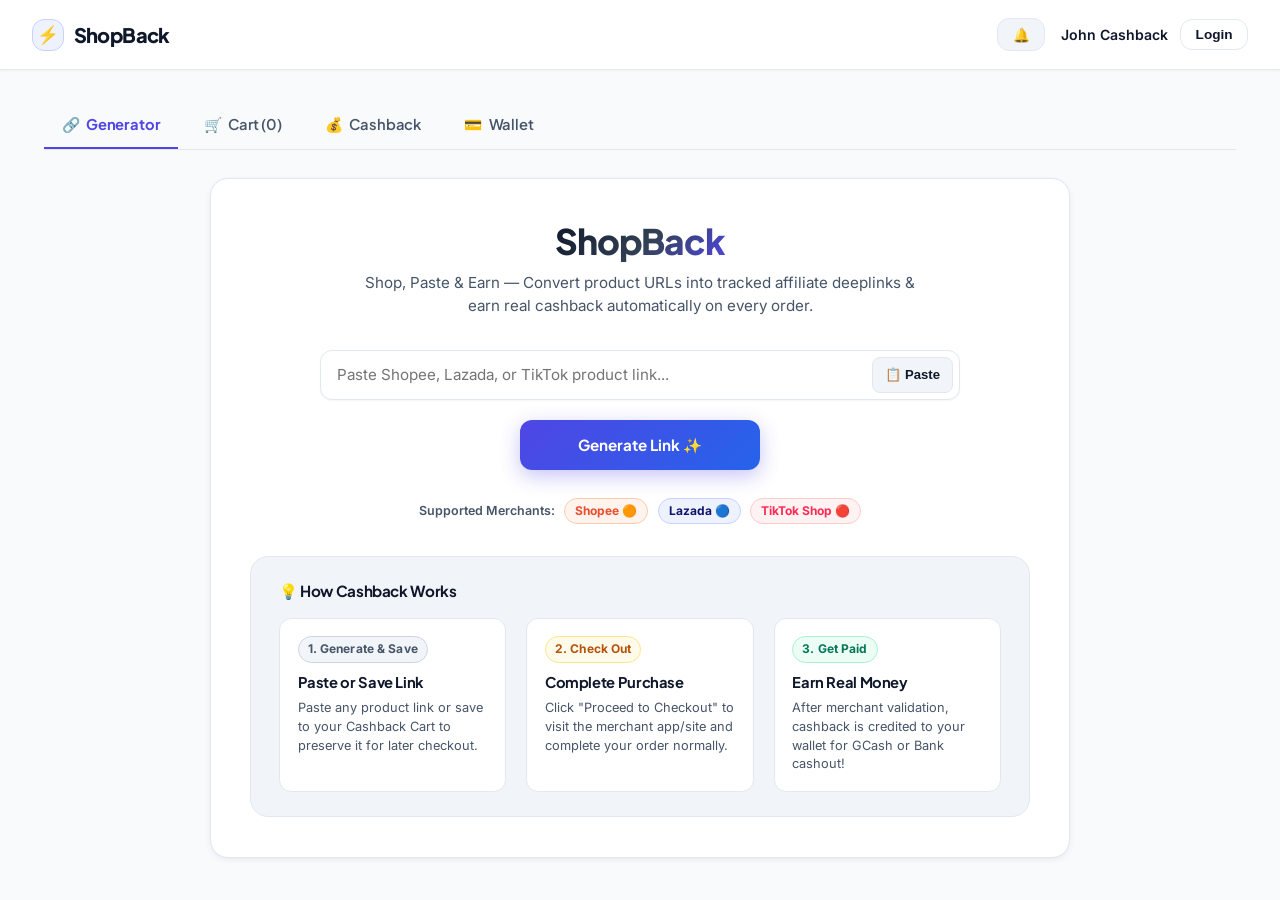
==== commit cb99cdd0: "ShopBack release: production security, subtabs, and Railway deployment readiness" ====
--- a/frontend/index.html
+++ b/frontend/index.html
@@ -66,7 +66,6 @@
             <button class="tab-btn" data-tab="tab-cart"><span class="tab-icon">🛒</span><span class="tab-label">Cart (<span id="cart-count-badge">0</span>)</span></button>
             <button class="tab-btn" data-tab="tab-cashback"><span class="tab-icon">💰</span><span class="tab-label">Cashback</span></button>
             <button class="tab-btn" data-tab="tab-wallet"><span class="tab-icon">💳</span><span class="tab-label">Wallet</span></button>
-            <button id="admin-tab-btn" class="tab-btn admin-tab" data-tab="tab-admin"><span class="tab-icon">🛡️</span><span class="tab-label">Admin</span></button>
         </div>
 
         <!-- Tab 1: Link Generator -->
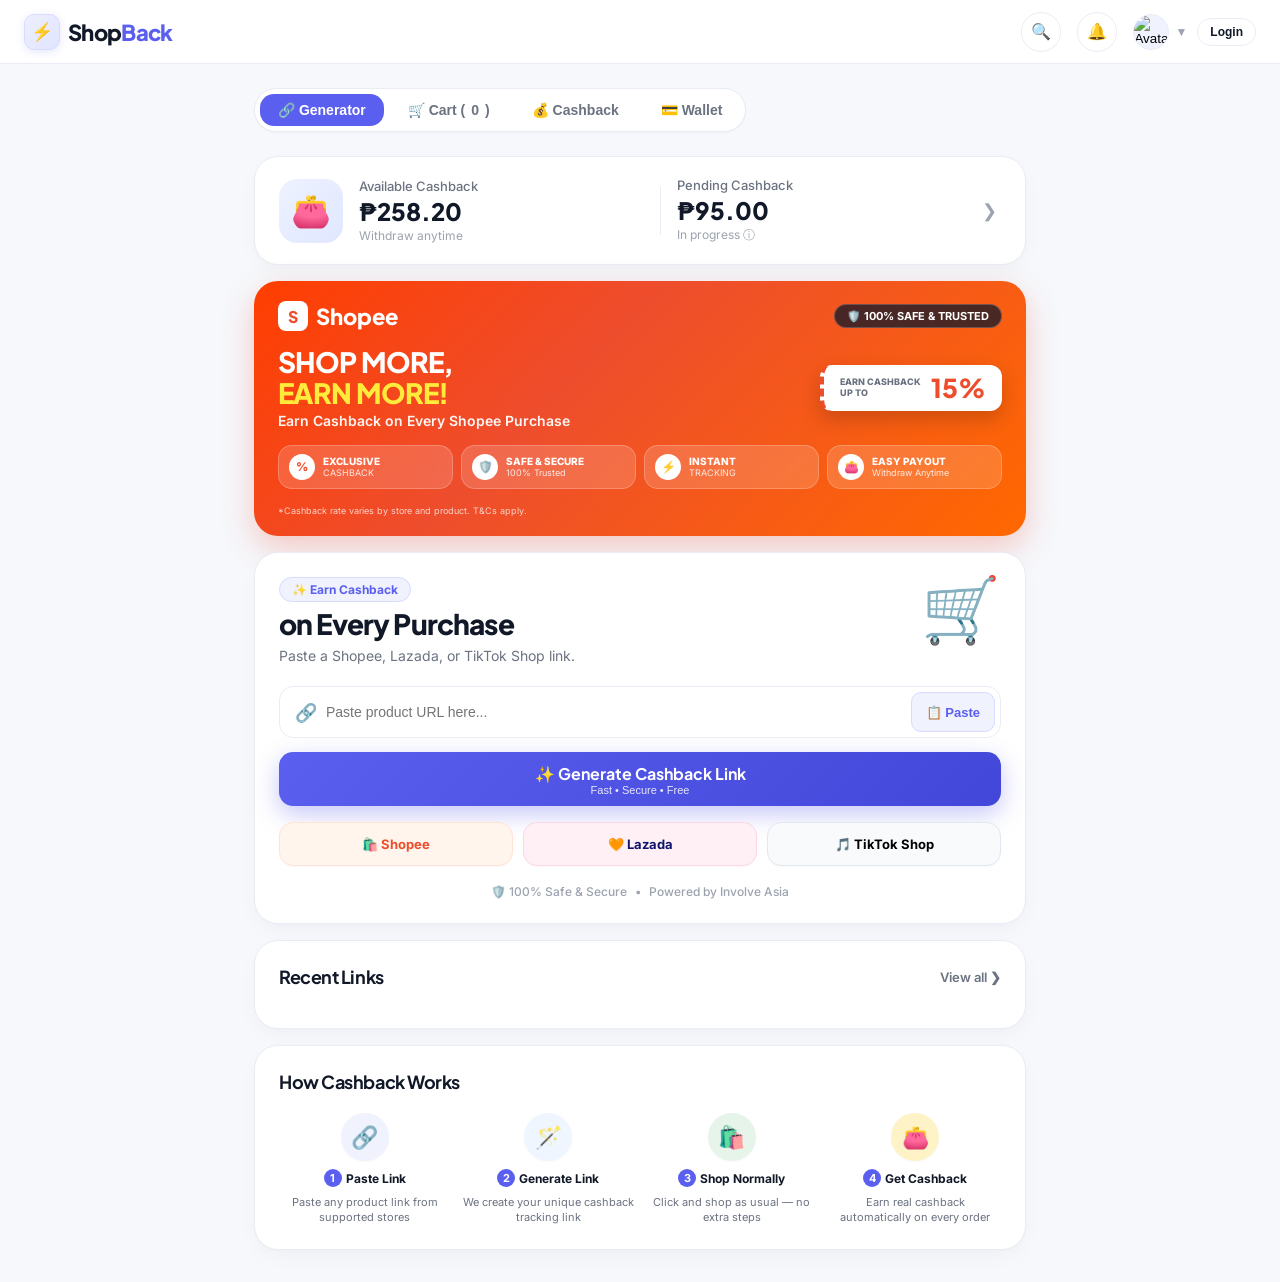
==== commit dd2705f1: "ShopBack release: production security, subtabs, and Railway deployment readiness" ====
--- a/frontend/index.html
+++ b/frontend/index.html
@@ -3,47 +3,38 @@
 <head>
     <meta charset="UTF-8">
     <meta name="viewport" content="width=device-width, initial-scale=1.0">
-    <title>ShopBack — Affiliate Deeplink & Cashback Platform</title>
-    <link rel="stylesheet" href="style.css?v=2.1.0">
+    <title>ShopBack — Cashback Deeplink Platform</title>
+    <link rel="stylesheet" href="style.css?v=4.0.0">
     <link rel="preconnect" href="https://fonts.googleapis.com">
     <link rel="preconnect" href="https://fonts.gstatic.com" crossorigin>
-    <link href="https://fonts.googleapis.com/css2?family=Plus+Jakarta+Sans:wght@400;500;600;700;800&family=Inter:wght@400;500;600;700;800&display=swap" rel="stylesheet">
+    <link href="https://fonts.googleapis.com/css2?family=Plus+Jakarta+Sans:wght@400;500;600;700;800&family=Inter:wght@400;500;600;700;800&family=Fira+Code:wght@500;600&display=swap" rel="stylesheet">
 </head>
 <body>
     <!-- Toast Notification Container -->
     <div id="toast-container" class="toast-container"></div>
 
-    <!-- Top Navigation Bar -->
+    <!-- Top Navigation Bar (Reference Header) -->
     <nav class="top-nav">
-        <div class="logo">
-            <div class="logo-icon">⚡</div>
-            <span>ShopBack</span>
-        </div>
+        <div class="nav-left-brand">
+            <a class="logo" onclick="window.location.reload();">
+                <div class="logo-icon-box">⚡</div>
+                <div class="logo-text">Shop<span>Back</span></div>
+            </a>
+        </div>
+
         <div class="nav-user-area">
-            <div id="wallet-summary-header" class="wallet-summary-header hidden">
-                <span class="wallet-chip estimated" title="Estimated Cashback (Info Only)">
-                    <span class="chip-label">Est:</span> ₱<span id="hdr-estimated" class="tabular-nums">0.00</span>
-                </span>
-                <span class="wallet-chip pending" title="Pending Merchant Validation">
-                    <span class="chip-label">Pending:</span> ₱<span id="hdr-pending" class="tabular-nums">0.00</span>
-                </span>
-                <span class="wallet-chip available" title="Available for Cash Withdrawal">
-                    <span class="chip-label">Available:</span> ₱<span id="hdr-balance" class="tabular-nums">0.00</span>
-                </span>
-                <span class="wallet-chip paid" title="Total Paid Out to Date">
-                    <span class="chip-label">Paid:</span> ₱<span id="hdr-paid" class="tabular-nums">0.00</span>
-                </span>
-            </div>
+            <!-- Search Action Button -->
+            <button class="nav-icon-btn" title="Search" aria-label="Search">🔍</button>
 
             <!-- Notifications Bell -->
-            <div class="notification-wrapper">
-                <button id="notif-bell-btn" class="nav-btn alt-btn" title="Notifications">
+            <div class="notification-wrapper" style="position: relative;">
+                <button id="notif-bell-btn" class="nav-icon-btn" title="Notifications" aria-label="Notifications">
                     🔔 <span id="notif-count-badge" class="notif-badge hidden">0</span>
                 </button>
                 <div id="notif-drawer" class="notif-drawer hidden">
                     <div class="notif-header">
                         <span>System Notifications</span>
-                        <button id="close-notif-btn" class="close-notif">✕</button>
+                        <button id="close-notif-btn" class="close-notif" aria-label="Close notifications">✕</button>
                     </div>
                     <div id="notif-list" class="notif-list">
                         <div class="empty-msg">No notifications yet.</div>
@@ -51,54 +42,158 @@
                 </div>
             </div>
 
+            <!-- User Badge / Profile Avatar -->
             <div id="user-badge" class="user-badge">
-                <span id="user-name">John Cashback</span>
-                <button id="open-login-btn" class="nav-btn">Login</button>
-                <button id="logout-btn" class="nav-btn hidden">Logout</button>
+                <button id="profile-avatar-btn" class="user-avatar-btn" title="User Profile">
+                    <img src="https://api.dicebear.com/7.x/avataaars/svg?seed=John" alt="Avatar" class="avatar-img" />
+                    <span style="font-size: 12px; color: #9CA3AF;">▼</span>
+                </button>
+                <span id="user-name" class="hidden">John Cashback</span>
+                <button id="open-login-btn" class="nav-btn alt-btn" style="padding: 6px 12px; font-size: 12px;">Login</button>
+                <button id="logout-btn" class="nav-btn alt-btn hidden" style="padding: 6px 12px; font-size: 12px;">Logout</button>
             </div>
         </div>
     </nav>
-    
+
+
     <div class="app-container">
-        <!-- Dashboard Navigation Tabs -->
+        <!-- Dashboard Navigation Tabs (Desktop view) -->
         <div class="tabs-nav">
-            <button class="tab-btn active" data-tab="tab-generator"><span class="tab-icon">🔗</span><span class="tab-label">Generator</span></button>
-            <button class="tab-btn" data-tab="tab-cart"><span class="tab-icon">🛒</span><span class="tab-label">Cart (<span id="cart-count-badge">0</span>)</span></button>
-            <button class="tab-btn" data-tab="tab-cashback"><span class="tab-icon">💰</span><span class="tab-label">Cashback</span></button>
-            <button class="tab-btn" data-tab="tab-wallet"><span class="tab-icon">💳</span><span class="tab-label">Wallet</span></button>
-        </div>
-
-        <!-- Tab 1: Link Generator -->
+            <button class="tab-btn active" data-tab="tab-generator">🔗 Generator</button>
+            <button class="tab-btn" data-tab="tab-cart">🛒 Cart (<span id="cart-count-badge">0</span>)</button>
+            <button class="tab-btn" data-tab="tab-cashback">💰 Cashback</button>
+            <button class="tab-btn" data-tab="tab-wallet">💳 Wallet</button>
+            <button id="admin-tab-btn" class="tab-btn hidden" data-tab="tab-admin">🛡️ Admin Portal</button>
+        </div>
+
+        <!-- Tab 1: Main Generator Screen (Reference UI Layout) -->
         <div id="tab-generator" class="tab-content active">
-            <div class="card hero-card">
-                <header class="hero-header">
-                    <h1 class="hero-title">ShopBack</h1>
-                    <p class="hero-subtitle">Shop, Paste & Earn — Convert product URLs into tracked affiliate deeplinks & earn real cashback automatically on every order.</p>
-                </header>
-
-                <main style="display: flex; flex-direction: column; align-items: center;">
+            <div style="display: flex; flex-direction: column; gap: 16px;">
+                
+                <!-- CARD 1: Quick Wallet Summary Card (Reference Shot Top Card) -->
+                <div class="quick-wallet-card" onclick="document.querySelector('.tab-btn[data-tab=\'tab-wallet\']').click();" style="cursor: pointer;">
+                    <div class="wallet-3d-icon">👛</div>
+                    <div class="wallet-summary-details">
+                        <div class="wallet-column">
+                            <span class="label-text">Available Cashback</span>
+                            <div class="amount-row">
+                                <span class="amount-num">₱<span id="hdr-balance" class="tabular-nums">258.20</span></span>
+                            </div>
+                            <span class="sub-note">Withdraw anytime</span>
+                        </div>
+
+                        <div class="wallet-divider"></div>
+
+                        <div class="wallet-column">
+                            <span class="label-text">Pending Cashback</span>
+                            <div class="amount-row">
+                                <span class="amount-num">₱<span id="hdr-pending" class="tabular-nums">95.00</span></span>
+                            </div>
+                            <span class="sub-note">In progress ⓘ</span>
+                        </div>
+
+                        <button class="wallet-chevron-btn" aria-label="Wallet Details">❯</button>
+                    </div>
+                </div>
+
+                <!-- SHOPEE PROMOTIONAL BANNER -->
+                <div class="shopee-promo-banner">
+                    <div class="shopee-banner-top">
+                        <div class="shopee-brand-logo">
+                            <div class="shopee-bag-icon">S</div>
+                            <span>Shopee</span>
+                        </div>
+                        <div class="shopee-trust-badge">
+                            🛡️ 100% SAFE & TRUSTED
+                        </div>
+                    </div>
+
+                    <div class="shopee-banner-body">
+                        <div class="shopee-headline-box">
+                            <h2 class="shopee-main-title">SHOP MORE, <br><span>EARN MORE!</span></h2>
+                            <p class="shopee-sub-title">Earn Cashback on Every Shopee Purchase</p>
+                        </div>
+
+                        <div class="shopee-coupon-ticket">
+                            <div class="coupon-left-text">EARN CASHBACK<br>UP TO</div>
+                            <div class="coupon-right-rate">15%</div>
+                        </div>
+                    </div>
+
+                    <div class="shopee-features-row">
+                        <div class="shopee-feature-item">
+                            <div class="feature-icon-circle">%</div>
+                            <div class="feature-text-block">
+                                <span class="feature-title-text">EXCLUSIVE</span>
+                                <span class="feature-sub-text">CASHBACK</span>
+                            </div>
+                        </div>
+                        <div class="shopee-feature-item">
+                            <div class="feature-icon-circle">🛡️</div>
+                            <div class="feature-text-block">
+                                <span class="feature-title-text">SAFE & SECURE</span>
+                                <span class="feature-sub-text">100% Trusted</span>
+                            </div>
+                        </div>
+                        <div class="shopee-feature-item">
+                            <div class="feature-icon-circle">⚡</div>
+                            <div class="feature-text-block">
+                                <span class="feature-title-text">INSTANT</span>
+                                <span class="feature-sub-text">TRACKING</span>
+                            </div>
+                        </div>
+                        <div class="shopee-feature-item">
+                            <div class="feature-icon-circle">👛</div>
+                            <div class="feature-text-block">
+                                <span class="feature-title-text">EASY PAYOUT</span>
+                                <span class="feature-sub-text">Withdraw Anytime</span>
+                            </div>
+                        </div>
+                    </div>
+
+                    <div class="shopee-disclaimer-note">
+                        *Cashback rate varies by store and product. T&Cs apply.
+                    </div>
+                </div>
+
+                <!-- CARD 2: Hero & Link Generator Card (Reference Shot Middle Card) -->
+                <div class="hero-generator-card">
+                    <div class="hero-banner-top">
+                        <div class="hero-text-content">
+                            <div class="earn-badge-pill">✨ Earn Cashback</div>
+                            <h1 class="hero-main-title">on Every Purchase</h1>
+                            <p class="hero-sub-description">Paste a Shopee, Lazada, or TikTok Shop link.</p>
+                        </div>
+                        <div class="hero-3d-illustration">🛒</div>
+                    </div>
+
                     <!-- Input Section Form -->
-                    <form id="generator-form" class="input-section" onsubmit="return false;">
-                        <div class="input-wrapper">
-                            <input type="url" id="product-url" placeholder="Paste Shopee, Lazada, or TikTok product link..." required autocomplete="off">
-                            <button type="button" id="paste-btn" class="nav-btn alt-btn paste-inside-btn" title="Paste link from clipboard">
+                    <form id="generator-form" class="generator-input-form" onsubmit="return false;">
+                        <div class="url-input-container">
+                            <span class="url-input-icon">🔗</span>
+                            <input type="url" id="product-url" class="url-input-field" placeholder="Paste product URL here..." required autocomplete="off">
+                            <button type="button" id="paste-btn" class="paste-action-btn" title="Paste link from clipboard">
                                 📋 Paste
                             </button>
                         </div>
 
-                        <div style="display: flex; justify-content: center; width: 100%;">
-                            <button type="submit" id="generate-btn" style="min-width: 240px;">
-                                <span class="btn-text">Generate Link ✨</span>
-                                <span class="loader hidden"></span>
-                            </button>
-                        </div>
-
-                        <!-- Supported Merchant Badges -->
-                        <div class="merchant-badge-group">
-                            <span style="font-size: 0.78rem; font-weight: 600; color: var(--color-text-muted);">Supported Merchants:</span>
-                            <span class="merchant-tag shopee">Shopee 🟠</span>
-                            <span class="merchant-tag lazada">Lazada 🔵</span>
-                            <span class="merchant-tag tiktok">TikTok Shop 🔴</span>
+                        <button type="submit" id="generate-btn" class="generate-cta-btn">
+                            <span class="btn-main-text btn-text">✨ Generate Cashback Link</span>
+                            <span class="btn-sub-info">Fast • Secure • Free</span>
+                            <span class="loader hidden"></span>
+                        </button>
+
+                        <!-- Merchant Pills Grid -->
+                        <div class="merchant-pills-row">
+                            <div class="merchant-card-pill shopee">🛍️ Shopee</div>
+                            <div class="merchant-card-pill lazada">🧡 Lazada</div>
+                            <div class="merchant-card-pill tiktok">🎵 TikTok Shop</div>
+                        </div>
+
+                        <div class="hero-trust-footer">
+                            <span>🛡️ 100% Safe & Secure</span>
+                            <span>•</span>
+                            <span>Powered by Involve Asia</span>
                         </div>
                     </form>
 
@@ -119,81 +214,109 @@
                                 <input type="text" id="affiliate-link" readonly>
                             </div>
                             <div style="display: flex; flex-direction: column; align-items: center; width: 100%;">
-                                <div style="display: flex; gap: 0.75rem; flex-wrap: wrap; justify-content: center; width: 100%;">
-                                    <a id="checkout-btn" href="#" target="_blank" class="checkout-btn" style="min-width: 200px;">Proceed to Checkout 🛍️</a>
-                                    <button type="button" id="add-to-cart-btn" class="action-btn alt-btn" style="border: 1px solid var(--color-primary); color: var(--color-primary);">🛒 Add to Cart</button>
+                                <div style="display: flex; gap: 10px; flex-wrap: wrap; justify-content: center; width: 100%;">
+                                    <a id="checkout-btn" href="#" target="_blank" class="checkout-btn">Proceed to Checkout 🛍️</a>
+                                    <button type="button" id="add-to-cart-btn" class="action-btn alt-btn">🛒 Add to Cart</button>
                                 </div>
-                                <button type="button" id="reset-btn" class="nav-btn alt-btn" style="margin-top: 1.25rem; min-width: 180px;">✨ Paste Another Link</button>
-                            </div>
-                        </div>
-                    </div>
-
-                    <!-- Modern 3-Step Guide Grid -->
-                    <div class="explanation-card">
-                        <h3 style="font-size: 0.95rem; font-weight: 700; color: var(--color-text-primary); display: flex; align-items: center; gap: 6px;">💡 How Cashback Works</h3>
-                        <div class="explanation-grid">
-                            <div class="exp-item">
-                                <span class="badge estimated" style="margin-bottom: 0.5rem;">1. Generate & Save</span>
-                                <h4>Paste or Save Link</h4>
-                                <p>Paste any product link or save to your Cashback Cart to preserve it for later checkout.</p>
-                            </div>
-                            <div class="exp-item">
-                                <span class="badge pending" style="margin-bottom: 0.5rem;">2. Check Out</span>
-                                <h4>Complete Purchase</h4>
-                                <p>Click "Proceed to Checkout" to visit the merchant app/site and complete your order normally.</p>
-                            </div>
-                            <div class="exp-item">
-                                <span class="badge approved" style="margin-bottom: 0.5rem;">3. Get Paid</span>
-                                <h4>Earn Real Money</h4>
-                                <p>After merchant validation, cashback is credited to your wallet for GCash or Bank cashout!</p>
-                            </div>
-                        </div>
-                    </div>
-                </main>
-            </div>
-        </div>
-
-        <!-- Tab: Cashback Cart -->
+                                <button type="button" id="reset-btn" class="nav-btn alt-btn" style="margin-top: 14px;">✨ Paste Another Link</button>
+                            </div>
+                        </div>
+                    </div>
+                </div>
+
+                <!-- CARD 3: Recent Links Card (Reference Shot Section 3) -->
+                <div class="recent-links-card">
+                    <div class="card-header-row">
+                        <h2 class="card-header-title">Recent Links</h2>
+                        <a class="card-header-action" onclick="document.querySelector('.tab-btn[data-tab=\'tab-cashback\']').click();">View all ❯</a>
+                    </div>
+
+                    <div id="recent-links-list" class="recent-links-list">
+                        <!-- Populated by JS on load -->
+                    </div>
+                </div>
+
+                <!-- CARD 4: How Cashback Works Stepper Card (Reference Shot Section 4) -->
+                <div class="how-it-works-card">
+                    <h2 class="card-header-title">How Cashback Works</h2>
+
+                    <div class="workflow-stepper-grid">
+                        <!-- Step 1 -->
+                        <div class="workflow-node-col">
+                            <div class="node-icon-circle node-1">🔗</div>
+                            <div class="node-step-pill"><span class="num-circle">1</span> Paste Link</div>
+                            <div class="node-step-desc">Paste any product link from supported stores</div>
+                        </div>
+
+                        <!-- Step 2 -->
+                        <div class="workflow-node-col">
+                            <div class="node-icon-circle node-2">🪄</div>
+                            <div class="node-step-pill"><span class="num-circle">2</span> Generate Link</div>
+                            <div class="node-step-desc">We create your unique cashback tracking link</div>
+                        </div>
+
+                        <!-- Step 3 -->
+                        <div class="workflow-node-col">
+                            <div class="node-icon-circle node-3">🛍️</div>
+                            <div class="node-step-pill"><span class="num-circle">3</span> Shop Normally</div>
+                            <div class="node-step-desc">Click and shop as usual — no extra steps</div>
+                        </div>
+
+                        <!-- Step 4 -->
+                        <div class="workflow-node-col">
+                            <div class="node-icon-circle node-4">👛</div>
+                            <div class="node-step-pill"><span class="num-circle">4</span> Get Cashback</div>
+                            <div class="node-step-desc">Earn real cashback automatically on every order</div>
+                        </div>
+                    </div>
+                </div>
+
+            </div>
+        </div>
+
+        <!-- Tab 2: Cashback Cart -->
         <div id="tab-cart" class="tab-content">
             <div class="card">
-                <header>
+                <header style="margin-bottom: 20px;">
                     <h2>🛒 My Cashback Cart</h2>
                     <p class="subtitle">Preserved affiliate links saved to purchase later and earn cashback.</p>
                 </header>
 
-                <div id="cart-items-container" class="cart-items-list" style="display: flex; flex-direction: column; gap: 1rem; max-width: 820px; margin: 1rem auto 0 auto; width: 100%;">
+                <div id="cart-items-container" class="cart-items-list" style="display: flex; flex-direction: column; gap: 14px; max-width: 800px; margin: 0 auto; width: 100%;">
                     <div class="empty-msg">Loading cart items...</div>
                 </div>
             </div>
         </div>
 
-        <!-- Tab 2: My Cashback & Generated Links History -->
+        <!-- Tab 3: My Cashback & Generated Links History -->
         <div id="tab-cashback" class="tab-content">
             <div class="card wide-card">
-                <h2>My Generated Links & Cashback Journeys</h2>
-                <p class="subtitle">Click on any generated link to view its live cashback timeline stepper.</p>
-
-                <!-- Cashback Overview Summary Cards -->
+                <header style="margin-bottom: 20px;">
+                    <h2>My Generated Links & Cashback Journeys</h2>
+                    <p class="subtitle">Click on any generated link to view its live cashback timeline stepper.</p>
+                </header>
+
+                <!-- Overview Summary Cards -->
                 <div class="user-cashback-summary">
                     <div class="analytics-card">
-                        <div style="font-size: 0.82rem; color: var(--color-text-muted); font-weight: 600;">📅 Total Estimated Today</div>
-                        <div style="font-size: 1.6rem; font-weight: 700; color: var(--color-text-primary);" class="tabular-nums" id="user-est-today">₱0.00</div>
-                        <div style="font-size: 0.75rem; color: var(--color-text-muted); margin-top: 2px;">Potential cashback from links created today</div>
+                        <div style="font-size: 0.8rem; color: var(--color-text-secondary); font-weight: 600;">📅 Total Estimated Today</div>
+                        <div style="font-size: 1.6rem; font-weight: 800; color: var(--color-text-primary);" class="tabular-nums" id="user-est-today">₱0.00</div>
+                        <div style="font-size: 0.75rem; color: var(--color-text-subtle); margin-top: 2px;">Potential cashback from links created today</div>
                     </div>
                     <div class="analytics-card" style="background: var(--color-warning-bg); border-color: var(--color-warning-border);">
-                        <div style="font-size: 0.82rem; color: var(--color-warning-text); font-weight: 600;">⌛ Pending Cashback</div>
-                        <div style="font-size: 1.6rem; font-weight: 700; color: var(--color-warning-text);" class="tabular-nums" id="user-pending-total">₱0.00</div>
+                        <div style="font-size: 0.8rem; color: var(--color-warning-text); font-weight: 600;">⌛ Pending Cashback</div>
+                        <div style="font-size: 1.6rem; font-weight: 800; color: var(--color-warning-text);" class="tabular-nums" id="user-pending-total">₱0.00</div>
                         <div style="font-size: 0.75rem; color: var(--color-warning-text); margin-top: 2px;">Tracked & awaiting merchant report</div>
                     </div>
                     <div class="analytics-card" style="background: var(--color-success-bg); border-color: var(--color-success-border);">
-                        <div style="font-size: 0.82rem; color: var(--color-success-text); font-weight: 600;">🎉 Lifetime Estimated Potential</div>
-                        <div style="font-size: 1.6rem; font-weight: 700; color: var(--color-success-text);" class="tabular-nums" id="user-est-lifetime">₱0.00</div>
+                        <div style="font-size: 0.8rem; color: var(--color-success-text); font-weight: 600;">🎉 Lifetime Estimated Potential</div>
+                        <div style="font-size: 1.6rem; font-weight: 800; color: var(--color-success-text);" class="tabular-nums" id="user-est-lifetime">₱0.00</div>
                         <div style="font-size: 0.75rem; color: var(--color-success-text); margin-top: 2px;">All-time generated links potential</div>
                     </div>
                 </div>
 
-                <!-- Subtabs Navigation for My Cashback -->
-                <div class="subtabs-nav" style="margin-bottom: 1.25rem; border-bottom: 1px solid var(--color-border); padding-bottom: 0.5rem;">
+                <!-- Subtabs Navigation -->
+                <div class="subtabs-nav" style="margin-bottom: 16px; border-bottom: 1px solid var(--color-border); padding-bottom: 10px;">
                     <button class="subtab-btn active" data-subtab="cb-subtab-links">🔗 My Generated Links</button>
                     <button class="subtab-btn" data-subtab="cb-subtab-pending">⏳ Pending Cashback</button>
                     <button class="subtab-btn" data-subtab="cb-subtab-approved">✅ Approved Cashback</button>
@@ -203,7 +326,7 @@
                 <!-- Subtab 1: Generated Links -->
                 <div id="cb-subtab-links" class="subtab-content">
                     <div class="table-toolbar">
-                        <h3 style="margin: 0;">My Generated Links</h3>
+                        <h3 style="margin: 0; font-size: 1rem;">My Generated Links</h3>
                         <input type="text" id="my-links-search" class="table-search-input" placeholder="🔍 Search links by URL or ID..." />
                     </div>
                     <div class="table-container">
@@ -225,21 +348,20 @@
                         </table>
                     </div>
 
-                    <!-- My Links Pagination Bar -->
-                    <div id="my-links-pagination" class="pagination-bar" style="display: flex; justify-content: space-between; align-items: center; margin-top: 1rem; padding: 0.5rem 0;">
-                        <span style="font-size: 0.85rem; color: var(--color-text-muted);">
-                            Showing page <strong id="my-links-curr-page">1</strong> of <strong id="my-links-total-pages">1</strong> (<span id="my-links-total-items">0</span> total links)
+                    <div id="my-links-pagination" class="pagination-bar" style="display: flex; justify-content: space-between; align-items: center; margin-top: 14px; padding: 6px 0;">
+                        <span style="font-size: 0.8rem; color: var(--color-text-secondary);">
+                            Page <strong id="my-links-curr-page">1</strong> of <strong id="my-links-total-pages">1</strong> (<span id="my-links-total-items">0</span> items)
                         </span>
-                        <div style="display: flex; gap: 0.5rem;">
-                            <button id="my-links-prev-btn" class="nav-btn alt-btn" disabled style="padding: 0.35rem 0.85rem; font-size: 0.82rem;">◀ Previous</button>
-                            <button id="my-links-next-btn" class="nav-btn alt-btn" disabled style="padding: 0.35rem 0.85rem; font-size: 0.82rem;">Next ▶</button>
+                        <div style="display: flex; gap: 6px;">
+                            <button id="my-links-prev-btn" class="nav-btn alt-btn" disabled style="padding: 4px 12px; font-size: 0.8rem;">◀ Prev</button>
+                            <button id="my-links-next-btn" class="nav-btn alt-btn" disabled style="padding: 4px 12px; font-size: 0.8rem;">Next ▶</button>
                         </div>
                     </div>
                 </div>
 
                 <!-- Subtab 2: Pending Cashback -->
                 <div id="cb-subtab-pending" class="subtab-content hidden">
-                    <h3 style="margin-bottom: 0.75rem;">⏳ Pending Cashback (Awaiting Advertiser Validation)</h3>
+                    <h3 style="margin-bottom: 12px;">⏳ Pending Cashback</h3>
                     <div class="table-container">
                         <table class="data-table">
                             <thead>
@@ -258,20 +380,20 @@
                         </table>
                     </div>
 
-                    <div id="cashback-pending-pagination" class="pagination-bar" style="display: flex; justify-content: space-between; align-items: center; margin-top: 1rem; padding: 0.5rem 0;">
-                        <span style="font-size: 0.85rem; color: var(--color-text-muted);">
-                            Showing page <strong id="cashback-pending-curr-page">1</strong> of <strong id="cashback-pending-total-pages">1</strong> (<span id="cashback-pending-total-items">0</span> pending)
+                    <div id="cashback-pending-pagination" class="pagination-bar" style="display: flex; justify-content: space-between; align-items: center; margin-top: 14px;">
+                        <span style="font-size: 0.8rem; color: var(--color-text-secondary);">
+                            Page <strong id="cashback-pending-curr-page">1</strong> of <strong id="cashback-pending-total-pages">1</strong> (<span id="cashback-pending-total-items">0</span> pending)
                         </span>
-                        <div style="display: flex; gap: 0.5rem;">
-                            <button id="cashback-pending-prev-btn" class="nav-btn alt-btn" disabled style="padding: 0.35rem 0.85rem; font-size: 0.82rem;">◀ Previous</button>
-                            <button id="cashback-pending-next-btn" class="nav-btn alt-btn" disabled style="padding: 0.35rem 0.85rem; font-size: 0.82rem;">Next ▶</button>
+                        <div style="display: flex; gap: 6px;">
+                            <button id="cashback-pending-prev-btn" class="nav-btn alt-btn" disabled style="padding: 4px 12px; font-size: 0.8rem;">◀ Prev</button>
+                            <button id="cashback-pending-next-btn" class="nav-btn alt-btn" disabled style="padding: 4px 12px; font-size: 0.8rem;">Next ▶</button>
                         </div>
                     </div>
                 </div>
 
                 <!-- Subtab 3: Approved Cashback -->
                 <div id="cb-subtab-approved" class="subtab-content hidden">
-                    <h3 style="margin-bottom: 0.75rem;">✅ Approved Cashback (Credited to Wallet)</h3>
+                    <h3 style="margin-bottom: 12px;">✅ Approved Cashback</h3>
                     <div class="table-container">
                         <table class="data-table">
                             <thead>
@@ -290,20 +412,20 @@
                         </table>
                     </div>
 
-                    <div id="cashback-approved-pagination" class="pagination-bar" style="display: flex; justify-content: space-between; align-items: center; margin-top: 1rem; padding: 0.5rem 0;">
-                        <span style="font-size: 0.85rem; color: var(--color-text-muted);">
-                            Showing page <strong id="cashback-approved-curr-page">1</strong> of <strong id="cashback-approved-total-pages">1</strong> (<span id="cashback-approved-total-items">0</span> approved)
+                    <div id="cashback-approved-pagination" class="pagination-bar" style="display: flex; justify-content: space-between; align-items: center; margin-top: 14px;">
+                        <span style="font-size: 0.8rem; color: var(--color-text-secondary);">
+                            Page <strong id="cashback-approved-curr-page">1</strong> of <strong id="cashback-approved-total-pages">1</strong> (<span id="cashback-approved-total-items">0</span> approved)
                         </span>
-                        <div style="display: flex; gap: 0.5rem;">
-                            <button id="cashback-approved-prev-btn" class="nav-btn alt-btn" disabled style="padding: 0.35rem 0.85rem; font-size: 0.82rem;">◀ Previous</button>
-                            <button id="cashback-approved-next-btn" class="nav-btn alt-btn" disabled style="padding: 0.35rem 0.85rem; font-size: 0.82rem;">Next ▶</button>
+                        <div style="display: flex; gap: 6px;">
+                            <button id="cashback-approved-prev-btn" class="nav-btn alt-btn" disabled style="padding: 4px 12px; font-size: 0.8rem;">◀ Prev</button>
+                            <button id="cashback-approved-next-btn" class="nav-btn alt-btn" disabled style="padding: 4px 12px; font-size: 0.8rem;">Next ▶</button>
                         </div>
                     </div>
                 </div>
 
                 <!-- Subtab 4: All Conversions History -->
                 <div id="cb-subtab-conversions" class="subtab-content hidden">
-                    <h3 style="margin-bottom: 0.75rem;">📜 All Recorded Conversions</h3>
+                    <h3 style="margin-bottom: 12px;">📜 All Recorded Conversions</h3>
                     <div class="table-container">
                         <table class="data-table">
                             <thead>
@@ -322,53 +444,53 @@
                         </table>
                     </div>
 
-                    <!-- Cashback History Pagination Bar -->
-                    <div id="cashback-history-pagination" class="pagination-bar" style="display: flex; justify-content: space-between; align-items: center; margin-top: 1rem; padding: 0.5rem 0;">
-                        <span style="font-size: 0.85rem; color: var(--color-text-muted);">
-                            Showing page <strong id="cashback-history-curr-page">1</strong> of <strong id="cashback-history-total-pages">1</strong> (<span id="cashback-history-total-items">0</span> total items)
+                    <div id="cashback-history-pagination" class="pagination-bar" style="display: flex; justify-content: space-between; align-items: center; margin-top: 14px;">
+                        <span style="font-size: 0.8rem; color: var(--color-text-secondary);">
+                            Page <strong id="cashback-history-curr-page">1</strong> of <strong id="cashback-history-total-pages">1</strong> (<span id="cashback-history-total-items">0</span> items)
                         </span>
-                        <div style="display: flex; gap: 0.5rem;">
-                            <button id="cashback-history-prev-btn" class="nav-btn alt-btn" disabled style="padding: 0.35rem 0.85rem; font-size: 0.82rem;">◀ Previous</button>
-                            <button id="cashback-history-next-btn" class="nav-btn alt-btn" disabled style="padding: 0.35rem 0.85rem; font-size: 0.82rem;">Next ▶</button>
-                        </div>
-                    </div>
-                </div>
-            </div>
-        </div>
-
-        <!-- Tab 3: Wallet & Withdrawals -->
+                        <div style="display: flex; gap: 6px;">
+                            <button id="cashback-history-prev-btn" class="nav-btn alt-btn" disabled style="padding: 4px 12px; font-size: 0.8rem;">◀ Prev</button>
+                            <button id="cashback-history-next-btn" class="nav-btn alt-btn" disabled style="padding: 4px 12px; font-size: 0.8rem;">Next ▶</button>
+                        </div>
+                    </div>
+                </div>
+            </div>
+        </div>
+
+        <!-- Tab 4: Wallet & Withdrawals -->
         <div id="tab-wallet" class="tab-content">
             <div class="card wide-card">
                 <h2>My Wallet Balance</h2>
-                <div class="wallet-grid">
-                    <div class="wallet-card available-card">
-                        <div class="w-label">Available Balance</div>
-                        <div class="w-amount">₱<span id="w-balance" class="tabular-nums">0.00</span></div>
+                <div style="display: grid; grid-template-columns: repeat(auto-fit, minmax(220px, 1fr)); gap: 16px; margin-top: 16px;">
+                    <div style="background: linear-gradient(135deg, #5B5FEF 0%, #7C6BFF 100%); border-radius: var(--radius-lg); padding: 24px; color: #FFFFFF;">
+                        <div style="font-size: 13px; opacity: 0.9;">Available Balance</div>
+                        <div style="font-size: 32px; font-weight: 800; font-family: var(--font-heading);" class="tabular-nums">₱<span id="w-balance">0.00</span></div>
                         
-                        <!-- Min Withdrawal Progress Bar -->
-                        <div style="margin-top: 0.85rem; margin-bottom: 1rem; text-align: left;">
+                        <div style="margin-top: 12px; margin-bottom: 16px;">
                             <div style="display: flex; justify-content: space-between; font-size: 0.75rem; font-weight: 600; margin-bottom: 4px;">
-                                <span style="color: var(--color-success-text);">Cashout Target (₱100.00 Min)</span>
-                                <span id="cashout-progress-pct" style="color: var(--color-success-text); font-weight: 700;">0%</span>
-                            </div>
-                            <div style="height: 6px; background: rgba(13, 101, 45, 0.15); border-radius: 99px; overflow: hidden;">
-                                <div id="cashout-progress-bar" style="width: 0%; height: 100%; background: var(--color-success); transition: width 0.4s ease;"></div>
-                            </div>
-                        </div>
-
-                        <button id="open-withdraw-btn" class="action-btn" style="width: 100%;">Withdraw Funds</button>
-                    </div>
-                    <div class="wallet-card pending-card">
-                        <div class="w-label">Pending Cashback</div>
-                        <div class="w-amount">₱<span id="w-pending" class="tabular-nums">0.00</span></div>
-                    </div>
-                    <div class="wallet-card paid-card">
-                        <div class="w-label">Total Cash Paid</div>
-                        <div class="w-amount">₱<span id="w-paid" class="tabular-nums">0.00</span></div>
-                    </div>
-                </div>
-
-                <h3 style="margin-top: 2rem; margin-bottom: 0.75rem;">Transaction Ledger</h3>
+                                <span>Cashout Target (₱100.00 Min)</span>
+                                <span id="cashout-progress-pct">0%</span>
+                            </div>
+                            <div style="height: 6px; background: rgba(255, 255, 255, 0.25); border-radius: 99px; overflow: hidden;">
+                                <div id="cashout-progress-bar" style="width: 0%; height: 100%; background: #FFFFFF;"></div>
+                            </div>
+                        </div>
+
+                        <button id="open-withdraw-btn" class="action-btn alt-btn" style="width: 100%; font-weight: 700; color: #5B5FEF !important;">Withdraw Funds</button>
+                    </div>
+
+                    <div style="background: linear-gradient(135deg, #F59E0B 0%, #D97706 100%); border-radius: var(--radius-lg); padding: 24px; color: #FFFFFF;">
+                        <div style="font-size: 13px; opacity: 0.9;">Pending Cashback</div>
+                        <div style="font-size: 32px; font-weight: 800; font-family: var(--font-heading);" class="tabular-nums">₱<span id="w-pending">0.00</span></div>
+                    </div>
+
+                    <div style="background: linear-gradient(135deg, #3B82F6 0%, #2563EB 100%); border-radius: var(--radius-lg); padding: 24px; color: #FFFFFF;">
+                        <div style="font-size: 13px; opacity: 0.9;">Total Cash Paid</div>
+                        <div style="font-size: 32px; font-weight: 800; font-family: var(--font-heading);" class="tabular-nums">₱<span id="w-paid">0.00</span></div>
+                    </div>
+                </div>
+
+                <h3 style="margin-top: 28px; margin-bottom: 12px;">Transaction Ledger</h3>
                 <div class="table-container">
                     <table class="data-table">
                         <thead>
@@ -387,37 +509,37 @@
             </div>
         </div>
 
-        <!-- Tab 4: Admin Portal -->
+        <!-- Tab 5: Admin Management Console -->
         <div id="tab-admin" class="tab-content">
             <div class="card wide-card">
                 <h2>🛡️ Admin Management Console</h2>
 
                 <!-- Analytics Summary Cards -->
-                <div class="analytics-grid">
+                <div class="analytics-grid" style="margin-top: 16px;">
                     <div class="analytics-card">
-                        <div style="font-size: 0.82rem; color: var(--color-text-muted);">Estimation Accuracy</div>
-                        <div style="font-size: 1.5rem; font-weight: 700; color: var(--color-success); margin-top: 4px;" id="metric-accuracy">96.4%</div>
+                        <div style="font-size: 0.8rem; color: var(--color-text-secondary);">Estimation Accuracy</div>
+                        <div style="font-size: 1.6rem; font-weight: 800; color: var(--color-success); margin-top: 2px;" id="metric-accuracy">96.4%</div>
                     </div>
                     <div class="analytics-card">
-                        <div style="font-size: 0.82rem; color: var(--color-text-muted);">Merchant Approval Rate</div>
-                        <div style="font-size: 1.5rem; font-weight: 700; color: #4f46e5; margin-top: 4px;" id="metric-approval">88.5%</div>
+                        <div style="font-size: 0.8rem; color: var(--color-text-secondary);">Merchant Approval Rate</div>
+                        <div style="font-size: 1.6rem; font-weight: 800; color: var(--color-primary); margin-top: 2px;" id="metric-approval">88.5%</div>
                     </div>
                     <div class="analytics-card">
-                        <div style="font-size: 0.82rem; color: var(--color-text-muted);">Avg Validation Time</div>
-                        <div style="font-size: 1.5rem; font-weight: 700; color: var(--color-warning); margin-top: 4px;" id="metric-val-time">4.2 Days</div>
+                        <div style="font-size: 0.8rem; color: var(--color-text-secondary);">Avg Validation Time</div>
+                        <div style="font-size: 1.6rem; font-weight: 800; color: var(--color-warning); margin-top: 2px;" id="metric-val-time">4.2 Days</div>
                     </div>
                     <div class="analytics-card">
-                        <div style="font-size: 0.82rem; color: var(--color-text-muted);">Total Admin Profit</div>
-                        <div style="font-size: 1.5rem; font-weight: 700; color: var(--color-success-text); margin-top: 4px;" id="metric-admin-profit" class="tabular-nums">₱0.00</div>
-                    </div>
-                </div>
-
-                <div style="margin-bottom: 1.25rem;">
+                        <div style="font-size: 0.8rem; color: var(--color-text-secondary);">Total Admin Profit</div>
+                        <div style="font-size: 1.6rem; font-weight: 800; color: var(--color-success-text); margin-top: 2px;" id="metric-admin-profit" class="tabular-nums">₱0.00</div>
+                    </div>
+                </div>
+
+                <div style="margin-bottom: 16px;">
                     <button id="open-test-conv-btn" class="action-btn alt-btn">🧪 Simulate Test Conversion</button>
                 </div>
 
-                <!-- Subtabs Navigation for Admin Panel -->
-                <div class="subtabs-nav" style="margin-top: 1.5rem; margin-bottom: 1.25rem; border-bottom: 1px solid var(--color-border); padding-bottom: 0.5rem;">
+                <!-- Subtabs Navigation -->
+                <div class="subtabs-nav" style="margin-top: 20px; margin-bottom: 16px; border-bottom: 1px solid var(--color-border); padding-bottom: 10px;">
                     <button class="subtab-btn active" data-subtab="admin-subtab-users">👥 Registered Users</button>
                     <button class="subtab-btn" data-subtab="admin-subtab-links">🔗 Generated Links & Sub IDs</button>
                     <button class="subtab-btn" data-subtab="admin-subtab-withdrawals">💳 Pending Withdrawals</button>
@@ -426,7 +548,7 @@
 
                 <!-- Admin Subtab 1: Users -->
                 <div id="admin-subtab-users" class="subtab-content">
-                    <h3 style="margin-bottom: 0.75rem;">Registered Users & Cashback Summaries</h3>
+                    <h3 style="margin-bottom: 12px;">Registered Users & Cashback Summaries</h3>
                     <div class="table-container">
                         <table class="data-table">
                             <thead>
@@ -448,13 +570,13 @@
                         </table>
                     </div>
 
-                    <div id="admin-users-pagination" class="pagination-bar" style="display: flex; justify-content: space-between; align-items: center; margin-top: 0.75rem; padding: 0.5rem 0;">
-                        <span style="font-size: 0.85rem; color: var(--color-text-muted);">
-                            Showing page <strong id="admin-users-curr-page">1</strong> of <strong id="admin-users-total-pages">1</strong> (<span id="admin-users-total-items">0</span> total users)
+                    <div id="admin-users-pagination" class="pagination-bar" style="display: flex; justify-content: space-between; align-items: center; margin-top: 14px;">
+                        <span style="font-size: 0.8rem; color: var(--color-text-secondary);">
+                            Page <strong id="admin-users-curr-page">1</strong> of <strong id="admin-users-total-pages">1</strong> (<span id="admin-users-total-items">0</span> users)
                         </span>
-                        <div style="display: flex; gap: 0.5rem;">
-                            <button id="admin-users-prev-btn" class="nav-btn alt-btn" disabled style="padding: 0.35rem 0.85rem; font-size: 0.82rem;">◀ Previous</button>
-                            <button id="admin-users-next-btn" class="nav-btn alt-btn" disabled style="padding: 0.35rem 0.85rem; font-size: 0.82rem;">Next ▶</button>
+                        <div style="display: flex; gap: 6px;">
+                            <button id="admin-users-prev-btn" class="nav-btn alt-btn" disabled style="padding: 4px 12px; font-size: 0.8rem;">◀ Prev</button>
+                            <button id="admin-users-next-btn" class="nav-btn alt-btn" disabled style="padding: 4px 12px; font-size: 0.8rem;">Next ▶</button>
                         </div>
                     </div>
                 </div>
@@ -462,7 +584,7 @@
                 <!-- Admin Subtab 2: Links -->
                 <div id="admin-subtab-links" class="subtab-content hidden">
                     <div class="table-toolbar">
-                        <h3 style="margin: 0;">All Generated Links & Sub IDs</h3>
+                        <h3 style="margin: 0; font-size: 1rem;">All Generated Links & Sub IDs</h3>
                         <input type="text" id="admin-links-search" class="table-search-input" placeholder="🔍 Search admin links..." />
                     </div>
                     <div class="table-container">
@@ -489,20 +611,20 @@
                         </table>
                     </div>
 
-                    <div id="admin-links-pagination" class="pagination-bar" style="display: flex; justify-content: space-between; align-items: center; margin-top: 0.75rem; padding: 0.5rem 0;">
-                        <span style="font-size: 0.85rem; color: var(--color-text-muted);">
-                            Showing page <strong id="admin-links-curr-page">1</strong> of <strong id="admin-links-total-pages">1</strong> (<span id="admin-links-total-items">0</span> total links)
+                    <div id="admin-links-pagination" class="pagination-bar" style="display: flex; justify-content: space-between; align-items: center; margin-top: 14px;">
+                        <span style="font-size: 0.8rem; color: var(--color-text-secondary);">
+                            Page <strong id="admin-links-curr-page">1</strong> of <strong id="admin-links-total-pages">1</strong> (<span id="admin-links-total-items">0</span> links)
                         </span>
-                        <div style="display: flex; gap: 0.5rem;">
-                            <button id="admin-links-prev-btn" class="nav-btn alt-btn" disabled style="padding: 0.35rem 0.85rem; font-size: 0.82rem;">◀ Previous</button>
-                            <button id="admin-links-next-btn" class="nav-btn alt-btn" disabled style="padding: 0.35rem 0.85rem; font-size: 0.82rem;">Next ▶</button>
+                        <div style="display: flex; gap: 6px;">
+                            <button id="admin-links-prev-btn" class="nav-btn alt-btn" disabled style="padding: 4px 12px; font-size: 0.8rem;">◀ Prev</button>
+                            <button id="admin-links-next-btn" class="nav-btn alt-btn" disabled style="padding: 4px 12px; font-size: 0.8rem;">Next ▶</button>
                         </div>
                     </div>
                 </div>
 
                 <!-- Admin Subtab 3: Withdrawals -->
                 <div id="admin-subtab-withdrawals" class="subtab-content hidden">
-                    <h3 style="margin-bottom: 0.75rem;">Pending Withdrawal Requests</h3>
+                    <h3 style="margin-bottom: 12px;">Pending Withdrawal Requests</h3>
                     <div class="table-container">
                         <table class="data-table">
                             <thead>
@@ -524,7 +646,7 @@
 
                 <!-- Admin Subtab 4: Conversions -->
                 <div id="admin-subtab-conversions" class="subtab-content hidden">
-                    <h3 style="margin-bottom: 0.75rem;">All System Conversions</h3>
+                    <h3 style="margin-bottom: 12px;">All System Conversions</h3>
                     <div class="table-container">
                         <table class="data-table">
                             <thead>
@@ -533,39 +655,65 @@
                                     <th>Order ID</th>
                                     <th>User ID</th>
                                     <th>Merchant</th>
-                                    <th>Total Commission (Involve)</th>
+                                    <th>Total Commission</th>
                                     <th>User Cashback</th>
-                                    <th>Admin Net Profit</th>
-                                    <th>Tracking ID (aff_sub1)</th>
+                                    <th>Admin Profit</th>
+                                    <th>Tracking ID</th>
                                     <th>Status</th>
-                                <th>Date</th>
-                            </tr>
-                        </thead>
-                        <tbody id="admin-conversions-body">
-                            <tr><td colspan="10" class="empty-msg">Loading conversions...</td></tr>
-                        </tbody>
-                    </table>
-                </div>
-
-                <div id="admin-conversions-pagination" class="pagination-bar" style="display: flex; justify-content: space-between; align-items: center; margin-top: 0.75rem; padding: 0.5rem 0;">
-                    <span style="font-size: 0.85rem; color: var(--color-text-muted);">
-                        Showing page <strong id="admin-conversions-curr-page">1</strong> of <strong id="admin-conversions-total-pages">1</strong> (<span id="admin-conversions-total-items">0</span> total conversions)
-                    </span>
-                    <div style="display: flex; gap: 0.5rem;">
-                        <button id="admin-conversions-prev-btn" class="nav-btn alt-btn" disabled style="padding: 0.35rem 0.85rem; font-size: 0.82rem;">◀ Previous</button>
-                        <button id="admin-conversions-next-btn" class="nav-btn alt-btn" disabled style="padding: 0.35rem 0.85rem; font-size: 0.82rem;">Next ▶</button>
+                                    <th>Date</th>
+                                </tr>
+                            </thead>
+                            <tbody id="admin-conversions-body">
+                                <tr><td colspan="10" class="empty-msg">Loading conversions...</td></tr>
+                            </tbody>
+                        </table>
+                    </div>
+
+                    <div id="admin-conversions-pagination" class="pagination-bar" style="display: flex; justify-content: space-between; align-items: center; margin-top: 14px;">
+                        <span style="font-size: 0.8rem; color: var(--color-text-secondary);">
+                            Page <strong id="admin-conversions-curr-page">1</strong> of <strong id="admin-conversions-total-pages">1</strong> (<span id="admin-conversions-total-items">0</span> conversions)
+                        </span>
+                        <div style="display: flex; gap: 6px;">
+                            <button id="admin-conversions-prev-btn" class="nav-btn alt-btn" disabled style="padding: 4px 12px; font-size: 0.8rem;">◀ Prev</button>
+                            <button id="admin-conversions-next-btn" class="nav-btn alt-btn" disabled style="padding: 4px 12px; font-size: 0.8rem;">Next ▶</button>
+                        </div>
                     </div>
                 </div>
             </div>
         </div>
     </div>
+
+    <!-- Mobile Bottom Navigation Bar (Reference Shot Footer Nav) -->
+    <nav class="mobile-bottom-nav">
+        <button class="mobile-nav-item active" data-tab="tab-generator">
+            <span class="mobile-icon">🔗</span>
+            <span>Generator</span>
+        </button>
+        <button class="mobile-nav-item" data-tab="tab-cart">
+            <span class="mobile-icon">🛒</span>
+            <span class="cart-count-pill" id="cart-count-badge-mobile">1</span>
+            <span>Cart (1)</span>
+        </button>
+        <button class="mobile-nav-item" data-tab="tab-cashback">
+            <span class="mobile-icon">💰</span>
+            <span>Cashback</span>
+        </button>
+        <button class="mobile-nav-item" data-tab="tab-wallet">
+            <span class="mobile-icon">💳</span>
+            <span>Wallet</span>
+        </button>
+        <button class="mobile-nav-item" id="mobile-profile-trigger">
+            <span class="mobile-icon">👤</span>
+            <span>Profile</span>
+        </button>
+    </nav>
 
     <!-- Login Modal -->
     <div id="login-modal" class="modal hidden">
         <div class="modal-content">
             <span id="close-login-btn" class="close-modal">&times;</span>
-            <h2>Account Login</h2>
-            <p style="color: var(--color-text-muted); font-size: 0.88rem; margin-bottom: 1.25rem;">Select a quick demo account or enter credentials.</p>
+            <h2 style="font-size: 22px; font-weight: 800;">Account Login</h2>
+            <p style="color: var(--color-text-secondary); font-size: 0.85rem; margin-bottom: 16px;">Select a quick demo account or enter credentials.</p>
 
             <div class="quick-demo-buttons">
                 <button id="quick-demo-user" class="demo-login-btn">👤 Login as John Cashback (User)</button>
@@ -576,14 +724,14 @@
 
             <form id="login-form">
                 <div class="input-group">
-                    <label style="font-size: 0.82rem; font-weight: 600; color: var(--color-text-muted);">Email Address</label>
-                    <input type="email" id="login-email" required placeholder="john@example.com" style="margin-top: 4px;">
-                </div>
-                <div class="input-group" style="margin-top: 1rem;">
-                    <label style="font-size: 0.82rem; font-weight: 600; color: var(--color-text-muted);">Password</label>
-                    <input type="password" id="login-password" required placeholder="••••••••" style="margin-top: 4px;">
-                </div>
-                <button type="submit" class="action-btn" style="margin-top: 1.25rem; width: 100%;">Sign In</button>
+                    <label style="font-size: 12px; font-weight: 600;">Email Address</label>
+                    <input type="email" id="login-email" required placeholder="john@example.com">
+                </div>
+                <div class="input-group" style="margin-top: 12px;">
+                    <label style="font-size: 12px; font-weight: 600;">Password</label>
+                    <input type="password" id="login-password" required placeholder="••••••••">
+                </div>
+                <button type="submit" class="action-btn" style="margin-top: 20px; width: 100%;">Sign In</button>
             </form>
         </div>
     </div>
@@ -592,17 +740,17 @@
     <div id="withdraw-modal" class="modal hidden">
         <div class="modal-content">
             <span id="close-withdraw-btn" class="close-modal">&times;</span>
-            <h2>Withdraw Available Balance</h2>
-            <form id="withdraw-form" style="margin-top: 1.25rem;">
+            <h2 style="font-size: 22px; font-weight: 800;">Withdraw Balance</h2>
+            <form id="withdraw-form" style="margin-top: 16px;">
                 <div class="input-group">
-                    <label style="font-size: 0.82rem; font-weight: 600; color: var(--color-text-muted);">Amount (PHP)</label>
-                    <input type="number" id="withdraw-amount" step="0.01" min="1" required placeholder="100.00" style="margin-top: 4px;">
-                </div>
-                <div class="input-group" style="margin-top: 1rem;">
-                    <label style="font-size: 0.82rem; font-weight: 600; color: var(--color-text-muted);">Payment Method / GCash / Bank</label>
-                    <input type="text" id="withdraw-account" required placeholder="GCash 0917XXXXXXX" style="margin-top: 4px;">
-                </div>
-                <button type="submit" class="action-btn" style="margin-top: 1.25rem; width: 100%;">Submit Withdrawal Request</button>
+                    <label style="font-size: 12px; font-weight: 600;">Amount (PHP)</label>
+                    <input type="number" id="withdraw-amount" step="0.01" min="1" required placeholder="100.00">
+                </div>
+                <div class="input-group" style="margin-top: 12px;">
+                    <label style="font-size: 12px; font-weight: 600;">Payment Method / GCash / Bank</label>
+                    <input type="text" id="withdraw-account" required placeholder="GCash 0917XXXXXXX">
+                </div>
+                <button type="submit" class="action-btn" style="margin-top: 20px; width: 100%;">Submit Withdrawal Request</button>
             </form>
         </div>
     </div>
@@ -611,122 +759,119 @@
     <div id="test-conv-modal" class="modal hidden">
         <div class="modal-content">
             <span id="close-test-conv-btn" class="close-modal">&times;</span>
-            <h2>🧪 Simulate Test Conversion</h2>
-            <form id="test-conv-form" style="margin-top: 1rem;">
+            <h2 style="font-size: 20px; font-weight: 800;">🧪 Simulate Test Conversion</h2>
+            <form id="test-conv-form" style="margin-top: 14px;">
                 <div class="input-group">
-                    <label style="font-size: 0.82rem; font-weight: 600; color: var(--color-text-muted);">Tracking ID / aff_sub1</label>
-                    <input type="text" id="sim-tracking-id" required placeholder="UUID Tracking ID" style="margin-top: 4px;">
-                </div>
-                <div class="input-group" style="margin-top: 1rem;">
-                    <label style="font-size: 0.82rem; font-weight: 600; color: var(--color-text-muted);">Merchant</label>
-                    <select id="sim-merchant" style="margin-top: 4px;">
+                    <label style="font-size: 12px; font-weight: 600;">Tracking ID / aff_sub1</label>
+                    <input type="text" id="sim-tracking-id" required placeholder="UUID Tracking ID">
+                </div>
+                <div class="input-group" style="margin-top: 12px;">
+                    <label style="font-size: 12px; font-weight: 600;">Merchant</label>
+                    <select id="sim-merchant">
                         <option value="Shopee">Shopee (80% Cashback)</option>
                         <option value="Lazada">Lazada (75% Cashback)</option>
                         <option value="TikTok">TikTok (60% Cashback)</option>
                     </select>
                 </div>
-                <div class="input-group" style="margin-top: 1rem;">
-                    <label style="font-size: 0.82rem; font-weight: 600; color: var(--color-text-muted);">Commission Amount (PHP)</label>
-                    <input type="number" id="sim-commission" step="0.01" value="250.00" required style="margin-top: 4px;">
-                </div>
-                <div class="input-group" style="margin-top: 1rem;">
-                    <label style="font-size: 0.82rem; font-weight: 600; color: var(--color-text-muted);">Status</label>
-                    <select id="sim-status" style="margin-top: 4px;">
+                <div class="input-group" style="margin-top: 12px;">
+                    <label style="font-size: 12px; font-weight: 600;">Commission Amount (PHP)</label>
+                    <input type="number" id="sim-commission" step="0.01" value="250.00" required>
+                </div>
+                <div class="input-group" style="margin-top: 12px;">
+                    <label style="font-size: 12px; font-weight: 600;">Status</label>
+                    <select id="sim-status">
                         <option value="pending">Pending</option>
                         <option value="approved">Approved</option>
                         <option value="rejected">Rejected</option>
                     </select>
                 </div>
-                <button type="submit" class="action-btn alt-btn" style="margin-top: 1.25rem; width: 100%;">Trigger Conversion</button>
+                <button type="submit" class="action-btn alt-btn" style="margin-top: 20px; width: 100%;">Trigger Conversion</button>
             </form>
         </div>
     </div>
 
     <!-- Timeline Stepper Modal -->
     <div id="timeline-modal" class="modal hidden">
-        <div class="modal-content" style="max-width: 600px;">
+        <div class="modal-content" style="max-width: 580px;">
             <span id="close-timeline-btn" class="close-modal">&times;</span>
-            <h2 id="modal-timeline-title">Cashback Journey Timeline</h2>
-            <p id="modal-timeline-sub" style="color: var(--color-text-muted); font-size: 0.85rem; margin-bottom: 1rem;">Tracking ID: <code id="modal-tracking-id">---</code></p>
+            <h2 id="modal-timeline-title" style="font-size: 20px; font-weight: 800;">Cashback Journey Timeline</h2>
+            <p id="modal-timeline-sub" style="color: var(--color-text-secondary); font-size: 0.85rem; margin-bottom: 14px;">Tracking ID: <code id="modal-tracking-id">---</code></p>
             
             <div class="timeline-stepper-box">
                 <div class="stepper-track">
                     <div class="step-node active" id="modal-step-node-1">
                         <div class="node-circle">1</div>
-                        <div class="node-label">Link Generated<span style="font-size: 0.68rem; font-weight: normal; color: var(--color-text-muted); display: block; margin-top: 2px;">Instant</span></div>
+                        <div class="node-label">Link Generated<span style="font-size: 0.65rem; color: var(--color-text-subtle); display: block;">Instant</span></div>
                     </div>
                     <div class="step-line" id="modal-step-line-1"></div>
                     <div class="step-node" id="modal-step-node-2">
                         <div class="node-circle">2</div>
-                        <div class="node-label">Purchase Tracked<span style="font-size: 0.68rem; font-weight: normal; color: var(--color-text-muted); display: block; margin-top: 2px;">~24 Hours</span></div>
+                        <div class="node-label">Purchase Tracked<span style="font-size: 0.65rem; color: var(--color-text-subtle); display: block;">~24 Hours</span></div>
                     </div>
                     <div class="step-line" id="modal-step-line-2"></div>
                     <div class="step-node" id="modal-step-node-3">
                         <div class="node-circle">3</div>
-                        <div class="node-label">Pending Validation<span style="font-size: 0.68rem; font-weight: normal; color: var(--color-text-muted); display: block; margin-top: 2px;">30-60 Days</span></div>
+                        <div class="node-label">Pending Validation<span style="font-size: 0.65rem; color: var(--color-text-subtle); display: block;">30-60 Days</span></div>
                     </div>
                     <div class="step-line" id="modal-step-line-3"></div>
                     <div class="step-node" id="modal-step-node-4">
                         <div class="node-circle">4</div>
-                        <div class="node-label">Cashback Available<span style="font-size: 0.68rem; font-weight: normal; color: var(--color-text-muted); display: block; margin-top: 2px;">Ready to Cashout</span></div>
+                        <div class="node-label">Cashback Available<span style="font-size: 0.65rem; color: var(--color-text-subtle); display: block;">Ready</span></div>
                     </div>
                     <div class="step-line" id="modal-step-line-4"></div>
                     <div class="step-node" id="modal-step-node-5">
                         <div class="node-circle">5</div>
-                        <div class="node-label">Withdrawn<span style="font-size: 0.68rem; font-weight: normal; color: var(--color-text-muted); display: block; margin-top: 2px;">Payout Sent</span></div>
-                    </div>
-                </div>
-            </div>
-
-            <div id="modal-timeline-desc" style="background: var(--color-surface-secondary); border: 1px solid var(--color-border); padding: 1rem; border-radius: var(--radius-md); font-size: 0.85rem;">
+                        <div class="node-label">Withdrawn<span style="font-size: 0.65rem; color: var(--color-text-subtle); display: block;">Paid</span></div>
+                    </div>
+                </div>
+            </div>
+
+            <div id="modal-timeline-desc" style="background: var(--color-bg); border: 1px solid var(--color-border); padding: 14px; border-radius: var(--radius-md); font-size: 0.85rem;">
                 <strong>Current Stage Status:</strong> <span id="modal-status-text" class="badge estimated">Estimated</span>
-                <p id="modal-explanation-text" style="margin-top: 6px; color: var(--color-text-muted);">Link generated successfully. When a purchase is completed via this link, your cashback will move to Pending status.</p>
+                <p id="modal-explanation-text" style="margin-top: 4px; color: var(--color-text-secondary);">Link generated successfully. When a purchase is completed via this link, your cashback will move to Pending status.</p>
             </div>
         </div>
     </div>
 
     <!-- User Generated Links Modal for Admin -->
     <div id="admin-user-links-modal" class="modal hidden">
-        <div class="modal-content" style="max-width: 920px; width: 95%;">
+        <div class="modal-content" style="max-width: 880px; width: 95%;">
             <span id="close-user-links-modal-btn" class="close-modal">&times;</span>
-            <h2 id="modal-user-links-title">💸 Earn Cashback When You Paste & Check Out — Activity Breakdown</h2>
-            <p id="modal-user-links-sub" style="color: var(--color-text-muted); font-size: 0.9rem; margin-bottom: 1.25rem;">Earn cashback automatically when pasting product links and checking out!</p>
-
-            <!-- Categorized Totals Summary Bar -->
-            <div style="display: grid; grid-template-columns: repeat(auto-fit, minmax(180px, 1fr)); gap: 1rem; margin-bottom: 1.5rem;">
-                <div style="background: var(--color-surface-secondary); border: 1px solid var(--color-border); padding: 1rem; border-radius: var(--radius-md);">
-                    <div style="font-size: 0.75rem; font-weight: 700; color: var(--color-text-muted); text-transform: uppercase;">Generated Only</div>
-                    <div style="font-size: 1.35rem; font-weight: 800; color: var(--color-text-primary); margin-top: 4px;" id="u-modal-cnt-gen">0 links</div>
-                    <div style="font-size: 0.85rem; font-weight: 600; color: var(--color-text-muted);" class="tabular-nums" id="u-modal-sum-gen">₱0.00</div>
-                </div>
-                <div style="background: var(--color-warning-bg); border: 1px solid var(--color-warning-border); padding: 1rem; border-radius: var(--radius-md);">
-                    <div style="font-size: 0.75rem; font-weight: 700; color: var(--color-warning-text); text-transform: uppercase;">Pending Validation</div>
-                    <div style="font-size: 1.35rem; font-weight: 800; color: var(--color-warning-text); margin-top: 4px;" id="u-modal-cnt-pending">0 links</div>
-                    <div style="font-size: 0.85rem; font-weight: 600; color: var(--color-warning-text);" class="tabular-nums" id="u-modal-sum-pending">₱0.00</div>
-                </div>
-                <div style="background: var(--color-success-bg); border: 1px solid var(--color-success-border); padding: 1rem; border-radius: var(--radius-md);">
-                    <div style="font-size: 0.75rem; font-weight: 700; color: var(--color-success-text); text-transform: uppercase;">Approved / Validated</div>
-                    <div style="font-size: 1.35rem; font-weight: 800; color: var(--color-success-text); margin-top: 4px;" id="u-modal-cnt-approved">0 links</div>
-                    <div style="font-size: 0.85rem; font-weight: 600; color: var(--color-success-text);" class="tabular-nums" id="u-modal-sum-approved">₱0.00</div>
-                </div>
-                <div style="background: var(--color-info-bg); border: 1px solid var(--color-info-border); padding: 1rem; border-radius: var(--radius-md);">
-                    <div style="font-size: 0.75rem; font-weight: 700; color: var(--color-info-text); text-transform: uppercase;">Paid Out</div>
-                    <div style="font-size: 1.35rem; font-weight: 800; color: var(--color-info-text); margin-top: 4px;" id="u-modal-cnt-paid">0 links</div>
-                    <div style="font-size: 0.85rem; font-weight: 600; color: var(--color-info-text);" class="tabular-nums" id="u-modal-sum-paid">₱0.00</div>
-                </div>
-            </div>
-
-            <!-- Category Filter Sub-tabs -->
-            <div style="display: flex; gap: 0.5rem; margin-bottom: 1rem; overflow-x: auto;">
-                <button class="user-link-filter-btn active" data-filter="all">All Links</button>
-                <button class="user-link-filter-btn" data-filter="generated">Generated Only</button>
-                <button class="user-link-filter-btn" data-filter="pending">Pending</button>
-                <button class="user-link-filter-btn" data-filter="approved">Approved / Validated</button>
-                <button class="user-link-filter-btn" data-filter="paid">Paid</button>
-            </div>
-
-            <!-- Links Table -->
-            <div class="table-container" style="max-height: 350px; overflow-y: auto;">
+            <h2 id="modal-user-links-title" style="font-size: 20px; font-weight: 800;">💸 User Activity Breakdown</h2>
+            <p id="modal-user-links-sub" style="color: var(--color-text-secondary); font-size: 0.85rem; margin-bottom: 16px;">Detailed cashback history for selected user.</p>
+
+            <div style="display: grid; grid-template-columns: repeat(auto-fit, minmax(160px, 1fr)); gap: 12px; margin-bottom: 20px;">
+                <div style="background: var(--color-bg); border: 1px solid var(--color-border); padding: 12px; border-radius: var(--radius-md);">
+                    <div style="font-size: 0.7rem; font-weight: 700; color: var(--color-text-secondary); text-transform: uppercase;">Generated Only</div>
+                    <div style="font-size: 1.3rem; font-weight: 800; color: var(--color-text-primary);" id="u-modal-cnt-gen">0 links</div>
+                    <div style="font-size: 0.8rem; font-weight: 600; color: var(--color-text-secondary);" class="tabular-nums" id="u-modal-sum-gen">₱0.00</div>
+                </div>
+                <div style="background: var(--color-warning-bg); border: 1px solid var(--color-warning-border); padding: 12px; border-radius: var(--radius-md);">
+                    <div style="font-size: 0.7rem; font-weight: 700; color: var(--color-warning-text); text-transform: uppercase;">Pending</div>
+                    <div style="font-size: 1.3rem; font-weight: 800; color: var(--color-warning-text);" id="u-modal-cnt-pending">0 links</div>
+                    <div style="font-size: 0.8rem; font-weight: 600; color: var(--color-warning-text);" class="tabular-nums" id="u-modal-sum-pending">₱0.00</div>
+                </div>
+                <div style="background: var(--color-success-bg); border: 1px solid var(--color-success-border); padding: 12px; border-radius: var(--radius-md);">
+                    <div style="font-size: 0.7rem; font-weight: 700; color: var(--color-success-text); text-transform: uppercase;">Approved</div>
+                    <div style="font-size: 1.3rem; font-weight: 800; color: var(--color-success-text);" id="u-modal-cnt-approved">0 links</div>
+                    <div style="font-size: 0.8rem; font-weight: 600; color: var(--color-success-text);" class="tabular-nums" id="u-modal-sum-approved">₱0.00</div>
+                </div>
+                <div style="background: var(--color-info-bg); border: 1px solid var(--color-info-border); padding: 12px; border-radius: var(--radius-md);">
+                    <div style="font-size: 0.7rem; font-weight: 700; color: var(--color-info-text); text-transform: uppercase;">Paid Out</div>
+                    <div style="font-size: 1.3rem; font-weight: 800; color: var(--color-info-text);" id="u-modal-cnt-paid">0 links</div>
+                    <div style="font-size: 0.8rem; font-weight: 600; color: var(--color-info-text);" class="tabular-nums" id="u-modal-sum-paid">₱0.00</div>
+                </div>
+            </div>
+
+            <div style="display: flex; gap: 6px; margin-bottom: 14px; overflow-x: auto;">
+                <button class="user-link-filter-btn subtab-btn active" data-filter="all">All Links</button>
+                <button class="user-link-filter-btn subtab-btn" data-filter="generated">Generated Only</button>
+                <button class="user-link-filter-btn subtab-btn" data-filter="pending">Pending</button>
+                <button class="user-link-filter-btn subtab-btn" data-filter="approved">Approved</button>
+                <button class="user-link-filter-btn subtab-btn" data-filter="paid">Paid</button>
+            </div>
+
+            <div class="table-container" style="max-height: 320px; overflow-y: auto;">
                 <table class="data-table">
                     <thead>
                         <tr>
@@ -746,6 +891,6 @@
         </div>
     </div>
 
-    <script src="script.js?v=2.1.0"></script>
+    <script src="script.js?v=4.0.0"></script>
 </body>
 </html>
--- a/frontend/style.css
+++ b/frontend/style.css
@@ -1,95 +1,93 @@
 /* ==========================================================================
-   ShopBack - Modern Enterprise Design System & Styling
+   ShopBack - Enterprise FinTech Mobile & Desktop Design System
+   Exact Visual Replication of ShopBack Reference UI
    ========================================================================== */
 
 :root {
     /* Fonts */
     --font-heading: 'Plus Jakarta Sans', -apple-system, BlinkMacSystemFont, 'Segoe UI', Roboto, sans-serif;
     --font-body: 'Inter', -apple-system, BlinkMacSystemFont, 'Segoe UI', Roboto, sans-serif;
-
-    /* Color Palette - Vibrant Pro Enterprise Financial Theme */
-    --color-primary: #4f46e5;
-    --color-primary-gradient: linear-gradient(135deg, #4f46e5 0%, #2563eb 100%);
-    --color-primary-hover: #4338ca;
-    --color-primary-hover-gradient: linear-gradient(135deg, #4338ca 0%, #1d4ed8 100%);
-    --color-primary-light: #eef2ff;
-    --color-primary-border: #c7d2fe;
-
-    --color-bg: #f8fafc;
-    --color-surface: #ffffff;
-    --color-surface-secondary: #f1f5f9;
-    --color-border: #e2e8f0;
-    --color-border-strong: #cbd5e1;
-
-    --color-text-primary: #0f172a;
-    --color-text-muted: #475569;
-    --color-text-subtle: #94a3b8;
-
-    /* Status Colors - Alive & Vibrant */
-    --color-success: #059669;
-    --color-success-bg: #ecfdf5;
-    --color-success-border: #a7f3d0;
-    --color-success-text: #047857;
-
-    --color-warning: #d97706;
-    --color-warning-bg: #fffbeb;
-    --color-warning-border: #fde68a;
-    --color-warning-text: #b45309;
-
-    --color-info: #0284c7;
-    --color-info-bg: #f0f9ff;
-    --color-info-border: #bae6fd;
-    --color-info-text: #0369a1;
-
-    --color-danger: #e11d48;
-    --color-danger-bg: #fff1f2;
-    --color-danger-border: #fecdd3;
-    --color-danger-text: #be123c;
-
-    --color-fin-estimated-text: #475569;
-    --color-fin-paid-text: #0284c7;
-
-    /* Elevation & Shadows with Ambient Glow */
-    --shadow-xs: 0 1px 2px 0 rgba(15, 23, 42, 0.04);
-    --shadow-sm: 0 2px 6px 0 rgba(15, 23, 42, 0.06), 0 1px 2px -1px rgba(15, 23, 42, 0.04);
-    --shadow-md: 0 8px 20px -4px rgba(79, 70, 229, 0.08), 0 2px 6px -2px rgba(15, 23, 42, 0.04);
-    --shadow-lg: 0 16px 32px -6px rgba(79, 70, 229, 0.12), 0 4px 10px -4px rgba(15, 23, 42, 0.04);
-    --shadow-glow: 0 6px 20px rgba(79, 70, 229, 0.32);
-
-    /* Radii */
-    --radius-sm: 8px;
-    --radius-md: 12px;
-    --radius-lg: 18px;
+    --font-mono: 'Fira Code', ui-monospace, SFMono-Regular, monospace;
+
+    /* Color Palette matching Reference Shot */
+    --color-primary: #5B5FEF;
+    --color-primary-hover: #4A50E0;
+    --color-primary-light: #EEF0FF;
+    --color-primary-gradient: linear-gradient(135deg, #5B5FEF 0%, #4347D9 100%);
+    --color-secondary: #7C6BFF;
+
+    --color-bg: #F6F8FC;
+    --color-card: #FFFFFF;
+    --color-surface-secondary: #F8FAFC;
+    --color-border: #E8ECF3;
+    --color-border-hover: #D1D5DB;
+
+    --color-text-primary: #111827;
+    --color-text-secondary: #6B7280;
+    --color-text-muted: #6B7280;
+    --color-text-subtle: #9CA3AF;
+
+    /* Status Colors */
+    --color-success: #22C55E;
+    --color-success-bg: #E6F4EA;
+    --color-success-border: #C3E6CD;
+    --color-success-text: #137333;
+
+    --color-warning: #F59E0B;
+    --color-warning-bg: #FEF3C7;
+    --color-warning-border: #FDE68A;
+    --color-warning-text: #B45309;
+
+    --color-danger: #EF4444;
+    --color-danger-bg: #FEF2F2;
+    --color-danger-border: #FEE2E2;
+    --color-danger-text: #B91C1C;
+
+    --color-info: #3B82F6;
+    --color-info-bg: #E8F0FE;
+    --color-info-border: #C2E7FF;
+    --color-info-text: #1A73E8;
+
+    --color-gray-badge: #F3F4F6;
+    --color-gray-badge-text: #4B5563;
+
+    /* Shadows & Radii */
+    --shadow-xs: 0 1px 2px 0 rgba(17, 24, 39, 0.03);
+    --shadow-sm: 0 2px 8px 0 rgba(17, 24, 39, 0.04);
+    --shadow-card: 0 8px 24px -4px rgba(17, 24, 39, 0.04), 0 2px 6px -2px rgba(17, 24, 39, 0.02);
+    --shadow-glow: 0 8px 24px rgba(91, 95, 239, 0.35);
+
+    --radius-sm: 10px;
+    --radius-md: 14px;
+    --radius-lg: 20px;
     --radius-xl: 24px;
     --radius-full: 9999px;
 
-    /* Transitions */
-    --transition-fast: 0.18s cubic-bezier(0.4, 0, 0.2, 1);
-    --transition-normal: 0.28s cubic-bezier(0.4, 0, 0.2, 1);
-}
-/* Utility Classes */
-.hidden {
-    display: none !important;
-}
-
-/* Reset & Base Styles */
-* {
+    --transition-fast: 0.15s cubic-bezier(0.4, 0, 0.2, 1);
+    --transition-normal: 0.25s cubic-bezier(0.4, 0, 0.2, 1);
+}
+
+/* Base Reset */
+*, *::before, *::after {
     box-sizing: border-box;
     margin: 0;
     padding: 0;
 }
 
+.hidden {
+    display: none !important;
+}
+
 body {
     font-family: var(--font-body);
+    font-size: 15px;
     background-color: var(--color-bg);
     color: var(--color-text-primary);
     min-height: 100vh;
     display: flex;
     flex-direction: column;
     -webkit-font-smoothing: antialiased;
-    -moz-osx-font-smoothing: grayscale;
-    font-size: 0.95rem;
-    line-height: 1.55;
+    overflow-x: hidden;
 }
 
 h1, h2, h3, h4, h5, h6 {
@@ -98,993 +96,1141 @@
     color: var(--color-text-primary);
 }
 
-h1 {
-    font-size: 1.75rem;
-    font-weight: 800;
-    line-height: 1.25;
-    margin-bottom: 0.4rem;
-}
-
-h2 {
-    font-size: 1.35rem;
-    font-weight: 700;
-    line-height: 1.3;
-    margin-bottom: 0.4rem;
-}
-
-h3 {
-    font-size: 1.1rem;
-    font-weight: 700;
-    line-height: 1.35;
-}
-
-p {
-    font-size: 0.95rem;
-    color: var(--color-text-muted);
-    line-height: 1.6;
-}
-
-.tabular-nums {
-    font-variant-numeric: tabular-nums;
-    font-family: var(--font-body);
-}
-
-.background-blobs {
-    display: none;
-}
-
-/* Top Navigation Bar - Glassmorphism Header */
+/* Toast System */
+.toast-container {
+    position: fixed;
+    top: 20px;
+    right: 20px;
+    z-index: 9999;
+    display: flex;
+    flex-direction: column;
+    gap: 10px;
+    pointer-events: none;
+    max-width: 380px;
+    width: calc(100vw - 40px);
+}
+
+.toast-item {
+    pointer-events: auto;
+    display: flex;
+    align-items: center;
+    gap: 12px;
+    padding: 14px 18px;
+    background: #FFFFFF;
+    border: 1px solid var(--color-border);
+    border-radius: var(--radius-md);
+    box-shadow: 0 10px 30px rgba(0,0,0,0.08);
+}
+
+.toast-icon { font-size: 18px; }
+.toast-title { font-size: 13px; font-weight: 700; }
+.toast-msg { font-size: 12px; color: var(--color-text-secondary); }
+
+/* ==========================================================================
+   TOP NAVIGATION BAR
+   ========================================================================== */
 .top-nav {
     display: flex;
     justify-content: space-between;
     align-items: center;
-    height: 70px;
-    padding: 0 2rem;
-    background: rgba(255, 255, 255, 0.88);
+    height: 64px;
+    padding: 0 24px;
+    background: rgba(255, 255, 255, 0.95);
     backdrop-filter: blur(12px);
     -webkit-backdrop-filter: blur(12px);
     border-bottom: 1px solid var(--color-border);
     position: sticky;
     top: 0;
-    z-index: 100;
-    box-shadow: var(--shadow-xs);
+    z-index: 500;
+}
+
+.nav-left-brand {
+    display: flex;
+    align-items: center;
+    gap: 16px;
 }
 
 .logo {
+    display: flex;
+    align-items: center;
+    gap: 8px;
+    text-decoration: none;
+    cursor: pointer;
+}
+
+.logo-icon-box {
+    width: 36px;
+    height: 36px;
+    border-radius: 10px;
+    background: linear-gradient(135deg, #EEF0FF 0%, #E0E4FF 100%);
+    border: 1px solid #D6DBFF;
+    display: flex;
+    align-items: center;
+    justify-content: center;
+    font-size: 18px;
+    box-shadow: 0 2px 8px rgba(91, 95, 239, 0.15);
+}
+
+.logo-text {
     font-family: var(--font-heading);
-    font-size: 1.25rem;
+    font-size: 22px;
     font-weight: 800;
+    color: #111827;
     letter-spacing: -0.03em;
-    display: flex;
-    align-items: center;
-    gap: 0.6rem;
-    color: var(--color-text-primary);
+}
+
+.logo-text span {
+    color: var(--color-primary);
+}
+
+.nav-user-area {
+    display: flex;
+    align-items: center;
+    gap: 16px;
+}
+
+.nav-icon-btn {
+    width: 40px;
+    height: 40px;
+    border-radius: 50%;
+    border: 1px solid var(--color-border);
+    background: #FFFFFF;
     cursor: pointer;
-    user-select: none;
-}
-
-.logo-icon {
     display: flex;
     align-items: center;
     justify-content: center;
-    width: 32px;
-    height: 32px;
-    background: var(--color-primary-light);
-    border: 1px solid var(--color-primary-border);
-    border-radius: var(--radius-md);
-    font-size: 1.1rem;
-}
-
-.nav-user-area {
-    display: flex;
-    align-items: center;
-    gap: 1rem;
-}
-
-/* Wallet Header Chips */
-.wallet-summary-header {
-    display: flex;
-    gap: 0.5rem;
-    align-items: center;
-}
-
-.wallet-chip {
-    padding: 0.35rem 0.75rem;
-    border-radius: var(--radius-full);
-    font-size: 0.8rem;
-    font-weight: 600;
-    letter-spacing: 0.01em;
-    display: inline-flex;
-    align-items: center;
-    gap: 0.35rem;
-    transition: var(--transition-fast);
-}
-
-.wallet-chip .chip-label {
-    opacity: 0.75;
-    font-weight: 500;
-    font-size: 0.75rem;
-}
-
-.wallet-chip.estimated {
-    background: var(--color-surface-secondary);
-    color: var(--color-fin-estimated-text);
-    border: 1px solid var(--color-border);
-}
-
-.wallet-chip.available {
-    background: var(--color-success-bg);
-    color: var(--color-success-text);
-    border: 1px solid var(--color-success-border);
-}
-
-/* Subtabs Navigation Bar */
-.subtabs-nav {
-    display: flex;
-    gap: 0.5rem;
-    overflow-x: auto;
-    scrollbar-width: none;
-    -ms-overflow-style: none;
-}
-.subtabs-nav::-webkit-scrollbar {
-    display: none;
-}
-
-.subtab-btn {
-    padding: 0.45rem 1rem;
-    font-family: var(--font-heading);
-    font-size: 0.88rem;
-    font-weight: 600;
-    color: var(--color-text-muted);
-    background: var(--color-surface-secondary);
-    border: 1px solid var(--color-border);
-    border-radius: var(--radius-full);
-    cursor: pointer;
-    transition: var(--transition-fast);
-    white-space: nowrap;
-}
-
-.subtab-btn:hover {
-    color: var(--color-primary);
-    background: var(--color-primary-light);
-    border-color: var(--color-primary-border);
-}
-
-.subtab-btn.active {
-    color: var(--color-primary);
-    background: #e0e7ff;
-    border-color: var(--color-primary);
-    box-shadow: 0 2px 8px rgba(79, 70, 229, 0.18);
-}
-
-.wallet-chip.pending {
-    background: var(--color-warning-bg);
-    color: var(--color-warning-text);
-    border: 1px solid var(--color-warning-border);
-}
-
-.wallet-chip.paid {
-    background: var(--color-info-bg);
-    color: var(--color-info-text);
-    border: 1px solid var(--color-info-border);
-}
-
-/* User Badge & Nav Buttons */
-.user-badge {
-    display: flex;
-    align-items: center;
-    gap: 0.75rem;
-}
-
-#user-name {
-    font-size: 0.88rem;
-    font-weight: 600;
-    color: var(--color-text-primary);
-}
-
-.nav-btn {
-    padding: 0.45rem 0.9rem;
-    font-size: 0.85rem;
-    font-weight: 600;
-    border-radius: var(--radius-md);
-    border: 1px solid var(--color-border);
-    background: var(--color-surface);
-    color: var(--color-text-primary);
-    cursor: pointer;
-    transition: var(--transition-fast);
-    display: inline-flex;
-    align-items: center;
-    gap: 0.4rem;
-}
-
-.nav-btn:hover {
-    background: var(--color-surface-secondary);
-    border-color: var(--color-border-strong);
-    transform: translateY(-1px);
-}
-
-.nav-btn.alt-btn {
-    background: var(--color-surface-secondary);
-    border-color: var(--color-border);
-    color: var(--color-text-primary);
-}
-
-.nav-btn.alt-btn:hover {
-    background: #e2e8f0;
-}
-
-/* Notification Drawer */
-.notification-wrapper {
+    font-size: 16px;
     position: relative;
+    color: #374151;
+    transition: all var(--transition-fast);
+}
+
+.nav-icon-btn:hover {
+    background: var(--color-bg);
+    border-color: var(--color-border-hover);
 }
 
 .notif-badge {
-    background: var(--color-danger);
-    color: white;
-    font-size: 0.7rem;
-    font-weight: 700;
-    padding: 1px 6px;
-    border-radius: var(--radius-full);
+    position: absolute;
+    top: -2px;
+    right: -2px;
+    background: #EF4444;
+    color: #FFFFFF;
+    font-size: 10px;
+    font-weight: 800;
+    width: 18px;
+    height: 18px;
+    border-radius: 50%;
+    display: flex;
+    align-items: center;
+    justify-content: center;
+    border: 2px solid #FFFFFF;
 }
 
 .notif-drawer {
     position: absolute;
+    top: 50px;
     right: 0;
-    top: 2.75rem;
     width: 340px;
-    background: var(--color-surface);
+    background: #FFFFFF;
     border: 1px solid var(--color-border);
     border-radius: var(--radius-lg);
-    box-shadow: var(--shadow-xl);
-    z-index: 1000;
-    padding: 1.25rem;
-    animation: modalFadeIn 0.2s ease-out forwards;
+    box-shadow: 0 16px 40px rgba(0,0,0,0.1);
+    z-index: 600;
+    overflow: hidden;
 }
 
 .notif-header {
+    padding: 14px 18px;
+    border-bottom: 1px solid var(--color-border);
     display: flex;
     justify-content: space-between;
     align-items: center;
-    font-family: var(--font-heading);
     font-weight: 700;
-    padding-bottom: 0.75rem;
-    border-bottom: 1px solid var(--color-border);
-    color: var(--color-text-primary);
+    font-size: 14px;
 }
 
 .close-notif {
     background: none;
     border: none;
+    font-size: 16px;
+    cursor: pointer;
     color: var(--color-text-muted);
+}
+
+.notif-list {
+    max-height: 300px;
+    overflow-y: auto;
+    padding: 12px;
+}
+
+.user-avatar-btn {
+    display: flex;
+    align-items: center;
+    gap: 6px;
+    background: none;
+    border: none;
     cursor: pointer;
-    font-size: 1.1rem;
-    padding: 2px 6px;
-    border-radius: var(--radius-sm);
-}
-
-.close-notif:hover {
-    background: var(--color-surface-secondary);
-}
-
-.notif-list {
-    max-height: 280px;
-    overflow-y: auto;
-    margin-top: 0.75rem;
-    display: flex;
-    flex-direction: column;
-    gap: 0.6rem;
-}
-
-.notif-item {
-    padding: 0.75rem;
-    border-radius: var(--radius-md);
-    background: var(--color-surface-secondary);
-    border: 1px solid var(--color-border);
-    font-size: 0.85rem;
-    color: var(--color-text-primary);
-}
-
-.notif-item.unread {
-    border-left: 4px solid var(--color-primary);
-}
-
-.notif-title {
+}
+
+.avatar-img {
+    width: 36px;
+    height: 36px;
+    border-radius: 50%;
+    background: #F0F2FE;
+    object-fit: cover;
+    border: 1px solid var(--color-border);
+}
+
+.user-badge {
+    display: flex;
+    align-items: center;
+    gap: 10px;
+}
+
+#user-name {
+    font-size: 13px;
     font-weight: 600;
     color: var(--color-text-primary);
-}
-
-.notif-time {
-    font-size: 0.75rem;
-    color: var(--color-text-muted);
-    margin-top: 4px;
-}
-
-/* App Container */
+    max-width: 140px;
+    overflow: hidden;
+    text-overflow: ellipsis;
+    white-space: nowrap;
+}
+
+@media (max-width: 420px) {
+    #user-name { display: none !important; }
+}
+
+/* ==========================================================================
+   APP CONTAINER & LAYOUT
+   ========================================================================== */
 .app-container {
-    max-width: 1240px;
+    max-width: 580px;
     width: 100%;
-    margin: 2rem auto;
-    padding: 0 1.5rem;
+    margin: 0 auto;
+    padding: 16px 16px 32px 16px; /* No fixed bottom nav on desktop */
+    display: flex;
+    flex-direction: column;
+    gap: 16px;
+}
+
+@media (min-width: 900px) {
+    .app-container {
+        max-width: 820px;
+        padding: 24px 24px 32px 24px;
+        gap: 20px;
+    }
+}
+
+/* Desktop Tabs Bar */
+.tabs-nav {
+    display: flex;
+    align-items: center;
+    gap: 6px;
+    background: #FFFFFF;
+    padding: 5px;
+    border-radius: var(--radius-xl);
+    border: 1px solid var(--color-border);
+    box-shadow: var(--shadow-xs);
+    width: fit-content;
+    margin-bottom: 4px;
+}
+
+.tab-btn {
+    display: flex;
+    align-items: center;
+    gap: 6px;
+    padding: 8px 18px;
+    border-radius: var(--radius-md);
+    border: none;
+    background: transparent;
+    color: var(--color-text-secondary);
+    font-size: 14px;
+    font-weight: 600;
+    cursor: pointer;
+    transition: all var(--transition-fast);
+}
+
+.tab-btn:hover { background: var(--color-bg); }
+
+.tab-btn.active {
+    background: var(--color-primary);
+    color: #FFFFFF;
+}
+
+.tab-content { display: none; }
+.tab-content.active { display: block; }
+
+/* Mobile Bottom Navigation Bar */
+.mobile-bottom-nav {
+    position: fixed;
+    bottom: 0;
+    left: 0;
+    right: 0;
+    height: 64px;
+    background: rgba(255, 255, 255, 0.96);
+    backdrop-filter: blur(16px);
+    -webkit-backdrop-filter: blur(16px);
+    border-top: 1px solid var(--color-border);
+    z-index: 900;
+    display: none; /* Hidden on desktop — shown only on mobile via media query */
+    justify-content: space-around;
+    align-items: center;
+    padding: 0 6px;
+    box-shadow: 0 -4px 20px rgba(0,0,0,0.04);
+}
+
+.mobile-nav-item {
+    display: flex;
+    flex-direction: column;
+    align-items: center;
+    gap: 3px;
+    font-size: 11px;
+    font-weight: 600;
+    color: #9CA3AF;
+    text-decoration: none;
+    border: none;
+    background: none;
+    cursor: pointer;
+    width: 20%;
+    position: relative;
+}
+
+.mobile-nav-item .mobile-icon {
+    font-size: 20px;
+    transition: transform var(--transition-fast);
+}
+
+.mobile-nav-item.active {
+    color: var(--color-primary);
+}
+
+.mobile-nav-item.active .mobile-icon {
+    transform: translateY(-2px) scale(1.1);
+}
+
+.cart-count-pill {
+    position: absolute;
+    top: -2px;
+    right: 22px;
+    background: #3B82F6;
+    color: #FFFFFF;
+    font-size: 10px;
+    font-weight: 800;
+    width: 16px;
+    height: 16px;
+    border-radius: 50%;
+    display: flex;
+    align-items: center;
+    justify-content: center;
+}
+
+/* ==========================================================================
+   CARDS SYSTEM
+   ========================================================================== */
+.card {
+    background: #FFFFFF;
+    border: 1px solid var(--color-border);
+    border-radius: var(--radius-xl);
+    padding: 24px;
+    box-shadow: var(--shadow-card);
+}
+
+/* 1. Top Quick Wallet Summary Card (Reference Shot Card 1) */
+.quick-wallet-card {
+    background: #FFFFFF;
+    border: 1px solid var(--color-border);
+    border-radius: var(--radius-xl);
+    padding: 20px 24px;
+    display: flex;
+    align-items: center;
+    gap: 16px;
+    box-shadow: var(--shadow-card);
+}
+
+.wallet-3d-icon {
+    width: 64px;
+    height: 64px;
+    border-radius: 18px;
+    background: linear-gradient(135deg, #EEF2FF 0%, #E0E7FF 100%);
+    display: flex;
+    align-items: center;
+    justify-content: center;
+    font-size: 32px;
+    flex-shrink: 0;
+}
+
+.wallet-summary-details {
+    display: flex;
+    align-items: center;
+    width: 100%;
+    gap: 16px;
+}
+
+.wallet-column {
     flex: 1;
-}
-
-/* Dashboard Tabs Navigation */
-.tabs-nav {
-    display: flex;
-    gap: 0.5rem;
-    border-bottom: 1px solid var(--color-border);
-    margin-bottom: 1.75rem;
-    overflow-x: auto;
-    scrollbar-width: none;
-}
-
-.tabs-nav::-webkit-scrollbar {
-    display: none;
-}
-
-.tab-btn {
-    padding: 0.8rem 1.1rem;
-    background: transparent;
-    border: none;
-    border-bottom: 2px solid transparent;
-    color: var(--color-text-muted);
+    display: flex;
+    flex-direction: column;
+    gap: 2px;
+}
+
+.wallet-column .label-text {
+    font-size: 13px;
+    font-weight: 500;
+    color: var(--color-text-secondary);
+}
+
+.wallet-column .amount-row {
+    display: flex;
+    align-items: center;
+    gap: 8px;
+    margin-top: 2px;
+}
+
+.wallet-column .amount-num {
     font-family: var(--font-heading);
-    font-size: 0.92rem;
-    font-weight: 600;
-    letter-spacing: -0.01em;
-    cursor: pointer;
-    transition: var(--transition-fast);
-    white-space: nowrap;
-    display: inline-flex;
-    align-items: center;
-    gap: 0.4rem;
-}
-
-.tab-btn:hover {
-    color: var(--color-text-primary);
-    border-bottom-color: var(--color-border-strong);
-}
-
-.tab-btn.active {
-    color: var(--color-primary);
-    border-bottom-color: var(--color-primary);
-    font-weight: 700;
-}
-
-.tab-btn.admin-tab {
-    margin-left: auto;
-    color: #4f46e5;
-}
-
-.tab-btn.admin-tab.active {
-    border-bottom-color: #4f46e5;
-}
-
-.tab-content {
-    display: none;
-}
-
-.tab-content.active {
-    display: block;
-}
-
-/* Cards & Layout */
-.card {
-    background: var(--color-surface);
-    border: 1px solid var(--color-border);
-    border-radius: var(--radius-lg);
-    padding: 2rem;
-    box-shadow: var(--shadow-sm);
-    transition: var(--transition-normal);
-}
-
-.card.wide-card {
-    max-width: 100%;
-}
-
-.card h2 {
-    font-size: 1.4rem;
+    font-size: 24px;
     font-weight: 800;
     color: var(--color-text-primary);
-    margin-bottom: 0.35rem;
-}
-
-.card .subtitle {
-    font-size: 0.92rem;
-    color: var(--color-text-muted);
-    line-height: 1.5;
-    margin-bottom: 1.5rem;
-}
-
-/* Hero Section & Generator Card */
-.hero-card {
-    text-align: center;
-    padding: 2.5rem 2rem;
-    max-width: 860px;
-    margin: 0 auto;
-}
-
-.hero-header {
-    margin-bottom: 2rem;
-    display: flex;
-    flex-direction: column;
-    align-items: center;
-}
-
-.hero-title {
-    font-size: 2.2rem;
+    line-height: 1.1;
+}
+
+.wallet-column .growth-pill {
+    font-size: 11px;
+    font-weight: 700;
+    color: #15803D;
+    background: #E6F4EA;
+    padding: 2px 6px;
+    border-radius: 6px;
+}
+
+.wallet-column .sub-note {
+    font-size: 12px;
+    color: var(--color-text-subtle);
+    margin-top: 2px;
+}
+
+.wallet-divider {
+    width: 1px;
+    height: 48px;
+    background: var(--color-border);
+}
+
+.wallet-chevron-btn {
+    background: none;
+    border: none;
+    font-size: 18px;
+    color: var(--color-text-subtle);
+    cursor: pointer;
+    padding: 4px;
+}
+
+/* 2. Hero & Link Generator Card (Reference Shot Card 2) */
+.hero-generator-card {
+    background: #FFFFFF;
+    border: 1px solid var(--color-border);
+    border-radius: var(--radius-xl);
+    padding: 24px;
+    box-shadow: var(--shadow-card);
+    display: flex;
+    flex-direction: column;
+    gap: 20px;
+    position: relative;
+    overflow: hidden;
+}
+
+.hero-banner-top {
+    display: flex;
+    justify-content: space-between;
+    align-items: flex-start;
+}
+
+.hero-text-content {
+    display: flex;
+    flex-direction: column;
+    gap: 6px;
+}
+
+.earn-badge-pill {
+    display: inline-flex;
+    align-items: center;
+    gap: 4px;
+    padding: 4px 12px;
+    border-radius: var(--radius-full);
+    background: #F0F2FE;
+    border: 1px solid #D6DBFF;
+    color: var(--color-primary);
+    font-size: 12px;
+    font-weight: 700;
+    width: fit-content;
+}
+
+.hero-main-title {
+    font-family: var(--font-heading);
+    font-size: 28px;
     font-weight: 800;
+    color: #111827;
+    line-height: 1.15;
     letter-spacing: -0.03em;
-    margin-bottom: 0.5rem;
-    background: linear-gradient(135deg, #0f172a 0%, #334155 55%, #4f46e5 100%);
-    -webkit-background-clip: text;
-    -webkit-text-fill-color: transparent;
-}
-
-.hero-subtitle {
-    max-width: 580px;
-    margin: 0 auto;
-    font-size: 0.95rem;
-    color: var(--color-text-muted);
-    line-height: 1.55;
-}
-
-/* Input Form Controls */
-.input-section {
-    max-width: 640px;
+}
+
+.hero-sub-description {
+    font-size: 14px;
+    color: var(--color-text-secondary);
+    line-height: 1.45;
+}
+
+.hero-3d-illustration {
+    font-size: 64px;
+    line-height: 1;
+    flex-shrink: 0;
+}
+
+/* Input Section Form */
+.generator-input-form {
+    display: flex;
+    flex-direction: column;
+    gap: 14px;
     width: 100%;
-    margin: 0 auto;
-    display: flex;
-    flex-direction: column;
-    gap: 1.25rem;
-    align-items: center;
-}
-
-.input-wrapper {
+}
+
+.url-input-container {
     position: relative;
-    display: flex;
-    align-items: center;
     width: 100%;
-}
-
-.input-wrapper input[type="url"],
-.input-group input,
-.input-group select {
+    display: flex;
+    align-items: center;
+}
+
+.url-input-icon {
+    position: absolute;
+    left: 16px;
+    font-size: 18px;
+    color: #9CA3AF;
+    pointer-events: none;
+}
+
+.url-input-field {
     width: 100%;
-    height: 50px;
-    padding: 0 1rem;
-    font-family: var(--font-body);
-    font-size: 0.95rem;
+    height: 52px;
+    padding: 0 100px 0 46px;
+    border-radius: var(--radius-md);
+    border: 1.5px solid var(--color-border);
+    background: #FFFFFF;
+    font-size: 14px;
     color: var(--color-text-primary);
-    background: var(--color-surface);
-    border: 1px solid var(--color-border);
+    transition: all var(--transition-fast);
+}
+
+.url-input-field:focus {
+    outline: none;
+    border-color: var(--color-primary);
+    box-shadow: 0 0 0 3.5px rgba(91, 95, 239, 0.15);
+}
+
+.paste-action-btn {
+    position: absolute;
+    right: 6px;
+    height: 40px;
+    padding: 0 14px;
+    border-radius: 10px;
+    background: #F0F2FE;
+    border: 1px solid #D6DBFF;
+    color: var(--color-primary);
+    font-size: 13px;
+    font-weight: 700;
+    cursor: pointer;
+    display: flex;
+    align-items: center;
+    gap: 4px;
+    transition: all var(--transition-fast);
+}
+
+.paste-action-btn:hover {
+    background: #E5E8FE;
+}
+
+.generate-cta-btn {
+    width: 100%;
+    height: 54px;
     border-radius: var(--radius-md);
-    box-shadow: var(--shadow-xs);
-    transition: var(--transition-fast);
-    outline: none;
-}
-
-.input-wrapper input[type="url"]:focus,
-.input-group input:focus,
-.input-group select:focus {
-    border-color: var(--color-primary);
-    box-shadow: 0 0 0 3.5px rgba(79, 70, 229, 0.15);
-}
-
-.input-wrapper input[type="url"] {
-    padding-right: 105px;
-}
-
-.paste-inside-btn {
-    position: absolute;
-    right: 7px;
-    height: 36px;
-    padding: 0 12px;
-    font-size: 0.82rem;
-    font-weight: 600;
-    border-radius: var(--radius-sm);
-}
-
-/* Action Buttons */
-.action-btn, #generate-btn, .checkout-btn {
-    height: 50px;
-    padding: 0 1.6rem;
-    font-family: var(--font-heading);
-    font-size: 0.95rem;
-    font-weight: 700;
-    color: #ffffff;
     background: var(--color-primary-gradient);
     border: none;
+    color: #FFFFFF;
+    cursor: pointer;
+    display: flex;
+    flex-direction: column;
+    align-items: center;
+    justify-content: center;
+    box-shadow: var(--shadow-glow);
+    transition: all var(--transition-fast);
+}
+
+.generate-cta-btn:hover {
+    transform: translateY(-1px);
+    box-shadow: 0 10px 28px rgba(91, 95, 239, 0.45);
+}
+
+.generate-cta-btn:active {
+    transform: translateY(0);
+}
+
+.btn-main-text {
+    font-family: var(--font-heading);
+    font-size: 16px;
+    font-weight: 700;
+}
+
+.btn-sub-info {
+    font-size: 11px;
+    opacity: 0.85;
+    font-weight: 500;
+}
+
+/* Merchant Pills Group */
+.merchant-pills-row {
+    display: grid;
+    grid-template-columns: repeat(3, 1fr);
+    gap: 10px;
+    margin-top: 2px;
+}
+
+.merchant-card-pill {
+    display: flex;
+    align-items: center;
+    justify-content: center;
+    gap: 8px;
+    height: 44px;
     border-radius: var(--radius-md);
+    border: 1px solid var(--color-border);
+    background: #FFFFFF;
+    font-size: 13px;
+    font-weight: 700;
+    color: var(--color-text-primary);
+    box-shadow: var(--shadow-xs);
+}
+
+.merchant-card-pill.shopee {
+    background: #FFF5ED;
+    border-color: #FFE4D6;
+    color: #EE4D2D;
+}
+
+.merchant-card-pill.lazada {
+    background: #FFF0F5;
+    border-color: #FFD6E5;
+    color: #0F146D;
+}
+
+.merchant-card-pill.tiktok {
+    background: #F8FAFC;
+    border-color: #E2E8F0;
+    color: #000000;
+}
+
+.hero-trust-footer {
+    display: flex;
+    align-items: center;
+    justify-content: center;
+    gap: 8px;
+    font-size: 12px;
+    color: var(--color-text-subtle);
+    font-weight: 500;
+    margin-top: 4px;
+}
+
+/* Generator Result Card & Product Preview */
+.result-section {
+    width: 100%;
+    margin-top: 16px;
+}
+
+.error-msg-box {
+    padding: 14px 18px;
+    background: var(--color-danger-bg);
+    border: 1px solid var(--color-danger-border);
+    border-radius: var(--radius-md);
+    color: var(--color-danger-text);
+    font-size: 13px;
+    font-weight: 600;
+    margin-bottom: 16px;
+}
+
+.product-preview {
+    display: flex;
+    flex-direction: column;
+    align-items: center;
+    gap: 14px;
+    padding: 20px 16px;
+    background: var(--color-bg);
+    border: 1px solid var(--color-border);
+    border-radius: var(--radius-lg);
+    margin-bottom: 18px;
+    text-align: center;
+}
+
+.preview-img-wrapper {
+    width: 200px;
+    height: 200px;
+    border-radius: var(--radius-lg);
+    overflow: hidden;
+    background: #FFFFFF;
+    border: 1px solid var(--color-border);
+    box-shadow: 0 4px 16px rgba(0,0,0,0.08);
+    flex-shrink: 0;
+}
+
+.preview-img-wrapper img {
+    width: 100%;
+    height: 100%;
+    object-fit: contain;
+    padding: 8px;
+}
+
+.preview-details {
+    display: flex;
+    flex-direction: column;
+    align-items: center;
+    gap: 8px;
+    width: 100%;
+}
+
+.preview-details h3 {
+    font-size: 16px;
+    font-weight: 700;
+    color: var(--color-text-primary);
+    line-height: 1.35;
+    max-width: 280px;
+}
+
+.cashback-rate-badge {
+    display: inline-flex;
+    align-items: center;
+    gap: 4px;
+    padding: 3px 10px;
+    border-radius: var(--radius-full);
+    background: var(--color-success-bg);
+    border: 1px solid var(--color-success-border);
+    color: var(--color-success-text);
+    font-size: 12px;
+    font-weight: 700;
+    width: fit-content;
+}
+
+.checkout-btn {
+    display: inline-flex;
+    align-items: center;
+    justify-content: center;
+    gap: 6px;
+    padding: 12px 24px;
+    border-radius: var(--radius-md);
+    background: linear-gradient(135deg, #22C55E 0%, #16A34A 100%);
+    color: #FFFFFF;
+    font-size: 15px;
+    font-weight: 700;
+    text-decoration: none;
+    box-shadow: 0 4px 14px rgba(34, 197, 94, 0.3);
+}
+
+.nav-btn, .action-btn {
+    display: inline-flex;
+    align-items: center;
+    justify-content: center;
+    gap: 6px;
+    padding: 10px 20px;
+    border-radius: var(--radius-md);
+    font-size: 14px;
+    font-weight: 600;
     cursor: pointer;
-    box-shadow: var(--shadow-glow);
-    transition: var(--transition-fast);
-    display: inline-flex;
-    align-items: center;
-    justify-content: center;
-    gap: 0.5rem;
+    border: none;
+    outline: none;
     text-decoration: none;
-}
-
-.action-btn:hover, #generate-btn:hover, .checkout-btn:hover {
-    background: var(--color-primary-hover-gradient);
-    box-shadow: 0 8px 24px rgba(79, 70, 229, 0.45);
-    transform: translateY(-1.5px);
-}
-
-.action-btn:active, #generate-btn:active, .checkout-btn:active {
-    transform: scale(0.98);
-}
-
-.action-btn.alt-btn {
-    background: var(--color-surface);
-    color: var(--color-text-primary);
-    border: 1px solid var(--color-border);
-}
-
-.action-btn.alt-btn:hover {
-    background: var(--color-surface-secondary);
-    border-color: var(--color-border-strong);
-}
-
-/* Loader Spinner */
+    transition: all var(--transition-fast);
+}
+
+.nav-btn, .action-btn:not(.alt-btn) {
+    background: var(--color-primary);
+    color: #FFFFFF;
+}
+
+.alt-btn {
+    background: #FFFFFF !important;
+    border: 1px solid var(--color-border) !important;
+    color: var(--color-text-primary) !important;
+}
+
 .loader {
     width: 20px;
     height: 20px;
-    border: 2px solid rgba(255, 255, 255, 0.3);
+    border: 2.5px solid rgba(255, 255, 255, 0.3);
     border-radius: 50%;
-    border-top-color: #ffffff;
+    border-top-color: #FFFFFF;
     animation: spin 0.8s linear infinite;
-    display: inline-block;
-}
-
-@keyframes spin {
-    to { transform: rotate(360deg); }
-}
-
-/* Merchant Badges */
-.merchant-badge-group {
+}
+
+@keyframes spin { to { transform: rotate(360deg); } }
+
+/* 3. Recent Links Card (Reference Shot Card 3) */
+.recent-links-card {
+    background: #FFFFFF;
+    border: 1px solid var(--color-border);
+    border-radius: var(--radius-xl);
+    padding: 24px;
+    box-shadow: var(--shadow-card);
+    display: flex;
+    flex-direction: column;
+    gap: 16px;
+}
+
+.card-header-row {
+    display: flex;
+    justify-content: space-between;
+    align-items: center;
+}
+
+.card-header-title {
+    font-family: var(--font-heading);
+    font-size: 18px;
+    font-weight: 700;
+    color: #111827;
+}
+
+.card-header-action {
+    font-size: 13px;
+    font-weight: 600;
+    color: var(--color-text-secondary);
+    text-decoration: none;
+    display: flex;
+    align-items: center;
+    gap: 2px;
+    cursor: pointer;
+}
+
+.recent-links-list {
+    display: flex;
+    flex-direction: column;
+    gap: 12px;
+}
+
+.recent-link-item {
+    display: flex;
+    align-items: center;
+    gap: 14px;
+    padding: 12px 14px;
+    border-radius: var(--radius-lg);
+    border: 1px solid var(--color-border);
+    background: #FFFFFF;
+    transition: all var(--transition-fast);
+}
+
+.recent-link-item:hover {
+    border-color: var(--color-border-hover);
+    box-shadow: var(--shadow-xs);
+}
+
+.item-thumb-box {
+    width: 64px;
+    height: 64px;
+    border-radius: var(--radius-md);
     display: flex;
     align-items: center;
     justify-content: center;
-    gap: 0.6rem;
-    margin-top: 0.5rem;
-    flex-wrap: wrap;
-}
-
-.merchant-tag {
-    font-size: 0.75rem;
+    font-size: 28px;
+    flex-shrink: 0;
+}
+
+.item-thumb-box.nike { background: #FF5400; color: #FFFFFF; }
+.item-thumb-box.sony { background: #8B5CF6; color: #FFFFFF; }
+.item-thumb-box.powerbank { background: #A7F3D0; color: #111827; }
+
+.item-details-col {
+    flex: 1;
+    display: flex;
+    flex-direction: column;
+    gap: 4px;
+}
+
+.item-product-name {
+    font-size: 15px;
     font-weight: 700;
-    padding: 3px 10px;
+    color: #111827;
+}
+
+.item-store-row {
+    display: flex;
+    align-items: center;
+    gap: 6px;
+    font-size: 13px;
+    color: var(--color-text-secondary);
+}
+
+.item-right-col {
+    display: flex;
+    align-items: center;
+    gap: 10px;
+}
+
+.item-status-block {
+    display: flex;
+    flex-direction: column;
+    align-items: flex-end;
+    gap: 4px;
+}
+
+.item-cashback-amount {
+    font-family: var(--font-heading);
+    font-size: 16px;
+    font-weight: 800;
+    color: #16A34A;
+}
+
+.badge-pill {
+    display: inline-flex;
+    align-items: center;
+    gap: 4px;
+    padding: 2px 8px;
     border-radius: var(--radius-full);
+    font-size: 11px;
+    font-weight: 700;
+}
+
+.badge-pill.confirmed { background: #E6F4EA; color: #137333; }
+.badge-pill.pending { background: #E8F0FE; color: #1A73E8; }
+.badge-pill.tracking { background: #FEF3C7; color: #B45309; }
+
+.item-chevron {
+    font-size: 16px;
+    color: #D1D5DB;
+}
+
+/* 4. How Cashback Works (Reference Shot Card 4) */
+.how-it-works-card {
+    background: #FFFFFF;
+    border: 1px solid var(--color-border);
+    border-radius: var(--radius-xl);
+    padding: 24px;
+    box-shadow: var(--shadow-card);
+    display: flex;
+    flex-direction: column;
+    gap: 20px;
+}
+
+.workflow-stepper-grid {
+    display: grid;
+    grid-template-columns: repeat(4, 1fr);
+    gap: 12px;
+    position: relative;
+}
+
+@media (max-width: 640px) {
+    .workflow-stepper-grid {
+        grid-template-columns: repeat(2, 1fr);
+        gap: 16px;
+    }
+}
+
+.workflow-node-col {
+    display: flex;
+    flex-direction: column;
+    align-items: center;
+    text-align: center;
+    gap: 8px;
+    position: relative;
+}
+
+.node-icon-circle {
+    width: 48px;
+    height: 48px;
+    border-radius: 50%;
+    display: flex;
+    align-items: center;
+    justify-content: center;
+    font-size: 22px;
+    box-shadow: var(--shadow-xs);
+}
+
+.node-icon-circle.node-1 { background: #F0F2FE; color: #5B5FEF; }
+.node-icon-circle.node-2 { background: #EFF6FF; color: #2563EB; }
+.node-icon-circle.node-3 { background: #E6F4EA; color: #16A34A; }
+.node-icon-circle.node-4 { background: #FEF3C7; color: #D97706; }
+
+.node-step-pill {
     display: inline-flex;
     align-items: center;
     gap: 4px;
-}
-
-.merchant-tag.shopee {
-    background: #fff3ed;
-    color: #ee4d2d;
-    border: 1px solid #ffcca8;
-}
-
-.merchant-tag.lazada {
-    background: #eef2ff;
-    color: #0f146d;
-    border: 1px solid #c7d2fe;
-}
-
-.merchant-tag.tiktok {
-    background: #fef2f2;
-    color: #fe2c55;
-    border: 1px solid #fecaca;
-}
-
-/* Result Section Card */
-.result-section {
-    width: 100%;
-    max-width: 640px;
-    text-align: center;
-    margin: 1.75rem auto 0 auto;
-    background: var(--color-surface);
-    border: 1px solid var(--color-border);
-    border-radius: var(--radius-lg);
-    padding: 1.5rem;
-    box-shadow: var(--shadow-md);
-    animation: modalFadeIn 0.25s ease-out forwards;
-}
-
-.error-msg-box {
-    background: var(--color-danger-bg);
-    border: 1px solid var(--color-danger-border);
-    color: var(--color-danger-text);
-    padding: 0.85rem 1rem;
-    border-radius: var(--radius-md);
-    font-size: 0.88rem;
-    font-weight: 600;
-    text-align: center;
-}
-
-/* Product Preview Card */
-.product-preview {
-    display: flex;
-    gap: 1.25rem;
-    align-items: center;
-    text-align: left;
-    background: var(--color-surface-secondary);
-    border: 1px solid var(--color-border);
-    border-radius: var(--radius-md);
-    padding: 1rem;
-    margin-bottom: 1.25rem;
-}
-
-.preview-img-wrapper {
-    width: 72px;
-    height: 72px;
-    border-radius: var(--radius-md);
-    overflow: hidden;
-    background: var(--color-surface);
-    border: 1px solid var(--color-border);
-    flex-shrink: 0;
+    font-size: 12px;
+    font-weight: 700;
+    color: #111827;
+}
+
+.node-step-pill .num-circle {
+    width: 18px;
+    height: 18px;
+    border-radius: 50%;
+    background: #5B5FEF;
+    color: #FFFFFF;
+    font-size: 11px;
     display: flex;
     align-items: center;
     justify-content: center;
 }
 
-.preview-img-wrapper img {
-    width: 100%;
-    height: 100%;
-    object-fit: cover;
-}
-
-.preview-details h3 {
-    font-size: 0.95rem;
-    font-weight: 700;
-    color: var(--color-text-primary);
-    margin-bottom: 0.35rem;
+.node-step-desc {
+    font-size: 11px;
+    color: var(--color-text-secondary);
     line-height: 1.35;
 }
 
-.cashback-rate-badge {
-    display: inline-block;
-    background: var(--color-success-bg);
-    border: 1px solid var(--color-success-border);
-    color: var(--color-success-text);
-    padding: 3px 10px;
-    border-radius: var(--radius-full);
-    font-size: 0.78rem;
-    font-weight: 600;
-}
-
-.link-box {
-    display: flex;
-    gap: 0.5rem;
-    width: 100%;
-    margin-top: 1rem;
-    margin-bottom: 1.25rem;
-}
-
-.link-box input {
-    flex: 1;
-    height: 44px;
-    font-size: 0.88rem;
-    background: var(--color-surface-secondary);
-    border-radius: var(--radius-md);
-}
-
-.link-box button {
-    height: 44px;
-    padding: 0 16px;
-    border-radius: var(--radius-md);
-    border: 1px solid var(--color-primary);
-    background: var(--color-primary);
-    color: white;
-    cursor: pointer;
-    font-weight: 600;
-    display: inline-flex;
-    align-items: center;
-    justify-content: center;
-    gap: 4px;
-    transition: var(--transition-fast);
-}
-
-.link-box button:hover {
-    background: var(--color-primary-hover);
-}
-
-/* Explanation 3-Step Guide Grid */
-.explanation-card {
-    margin-top: 2rem;
-    width: 100%;
-    max-width: 780px;
-    background: var(--color-surface-secondary);
-    border: 1px solid var(--color-border);
-    border-radius: var(--radius-lg);
-    padding: 1.5rem 1.75rem;
-    text-align: left;
-}
-
-.explanation-grid {
+/* Analytics Cards */
+.user-cashback-summary, .analytics-grid {
     display: grid;
     grid-template-columns: repeat(auto-fit, minmax(220px, 1fr));
-    gap: 1.25rem;
-    margin-top: 1rem;
-}
-
-.exp-item {
-    background: var(--color-surface);
-    padding: 1.1rem;
-    border-radius: var(--radius-md);
-    border: 1px solid var(--color-border);
-}
-
-.exp-item h4 {
-    font-size: 0.92rem;
+    gap: 16px;
+    margin-bottom: 20px;
+}
+
+.analytics-card {
+    background: #FFFFFF;
+    border: 1px solid var(--color-border);
+    border-radius: var(--radius-lg);
+    padding: 20px;
+    box-shadow: var(--shadow-xs);
+}
+
+/* Subtabs Navigation */
+.subtabs-nav {
+    display: flex;
+    gap: 8px;
+    overflow-x: auto;
+    padding-bottom: 6px;
+}
+
+.subtab-btn {
+    padding: 6px 16px;
+    border-radius: var(--radius-full);
+    border: 1px solid var(--color-border);
+    background: #FFFFFF;
+    color: var(--color-text-secondary);
+    font-size: 13px;
+    font-weight: 600;
+    cursor: pointer;
+    white-space: nowrap;
+}
+
+.subtab-btn.active {
+    background: #F0F2FE;
+    border-color: #5B5FEF;
+    color: #5B5FEF;
     font-weight: 700;
-    color: var(--color-text-primary);
-    margin-bottom: 0.35rem;
-}
-
-.exp-item p {
-    font-size: 0.8rem;
-    color: var(--color-text-muted);
-    margin: 0;
-    line-height: 1.45;
-}
-
-/* Badges */
-.badge {
-    display: inline-flex;
-    align-items: center;
-    padding: 3px 9px;
-    border-radius: var(--radius-full);
-    font-size: 0.75rem;
-    font-weight: 700;
-    letter-spacing: 0.01em;
-    text-transform: capitalize;
-}
-
-.badge.estimated, .badge.generated {
-    background: var(--color-surface-secondary);
-    color: var(--color-fin-estimated-text);
-    border: 1px solid var(--color-border-strong);
-}
-
-.badge.pending, .badge.tracked {
-    background: var(--color-warning-bg);
-    color: var(--color-warning-text);
-    border: 1px solid var(--color-warning-border);
-}
-
-.badge.approved, .badge.available, .badge.validated {
-    background: var(--color-success-bg);
-    color: var(--color-success-text);
-    border: 1px solid var(--color-success-border);
-}
-
-.badge.paid {
-    background: var(--color-info-bg);
-    color: var(--color-info-text);
-    border: 1px solid var(--color-info-border);
-}
-
-.badge.rejected, .badge.cancelled {
-    background: var(--color-danger-bg);
-    color: var(--color-danger-text);
-    border: 1px solid var(--color-danger-border);
-}
-
-/* Tables & Data Displays */
+}
+
+/* Data Tables */
 .table-toolbar {
     display: flex;
     justify-content: space-between;
     align-items: center;
-    gap: 1rem;
-    margin-top: 1.25rem;
-    margin-bottom: 0.75rem;
+    margin-bottom: 14px;
+    gap: 12px;
     flex-wrap: wrap;
 }
 
 .table-search-input {
     height: 38px;
-    padding: 0 0.85rem;
-    font-size: 0.85rem;
-    border: 1px solid var(--color-border);
+    padding: 0 14px;
     border-radius: var(--radius-md);
-    background: var(--color-surface);
-    outline: none;
-    width: 260px;
-    transition: var(--transition-fast);
-}
-
-.table-search-input:focus {
-    border-color: var(--color-primary);
-    box-shadow: 0 0 0 3px rgba(37, 99, 235, 0.12);
+    border: 1px solid var(--color-border);
+    font-size: 13px;
+    width: 240px;
 }
 
 .table-container {
+    width: 100%;
     overflow-x: auto;
-    border: 1px solid var(--color-border);
-    border-radius: var(--radius-md);
-    background: var(--color-surface);
-    box-shadow: var(--shadow-xs);
+    border-radius: var(--radius-lg);
+    border: 1px solid var(--color-border);
+    background: #FFFFFF;
 }
 
 .data-table {
     width: 100%;
     border-collapse: collapse;
     text-align: left;
-    font-size: 0.88rem;
+    font-size: 13px;
 }
 
 .data-table th {
-    background: var(--color-surface-secondary);
-    padding: 0.85rem 1rem;
-    font-family: var(--font-heading);
-    font-size: 0.78rem;
+    background: var(--color-bg);
+    padding: 12px 16px;
+    font-size: 11px;
     font-weight: 700;
-    color: var(--color-text-muted);
+    color: var(--color-text-secondary);
     text-transform: uppercase;
-    letter-spacing: 0.04em;
     border-bottom: 1px solid var(--color-border);
 }
 
 .data-table td {
-    padding: 0.9rem 1rem;
+    padding: 14px 16px;
     border-bottom: 1px solid var(--color-border);
-    color: var(--color-text-primary);
-    vertical-align: middle;
-}
-
-.data-table tbody tr:last-child td {
-    border-bottom: none;
-}
-
-.data-table tbody tr:hover {
-    background: #f8fafc;
-}
-
-.empty-msg {
-    text-align: center;
-    padding: 2.5rem 1rem !important;
-    color: var(--color-text-muted);
-    font-size: 0.9rem;
-}
-
-/* User Analytics Summary Cards */
-.user-cashback-summary, .analytics-grid, .wallet-grid {
-    display: grid;
-    grid-template-columns: repeat(auto-fit, minmax(220px, 1fr));
-    gap: 1rem;
-    margin-top: 1rem;
-    margin-bottom: 1.5rem;
-}
-
-.analytics-card, .wallet-card {
-    background: var(--color-surface);
-    border: 1px solid var(--color-border);
-    padding: 1.25rem;
-    border-radius: var(--radius-lg);
-    box-shadow: var(--shadow-xs);
-}
-
-.wallet-card.available-card {
-    background: #f0fdf4;
-    border-color: #bbf7d0;
-}
-
-.wallet-card.pending-card {
-    background: #fffbeb;
-    border-color: #fef08a;
-}
-
-.wallet-card.paid-card {
-    background: #f0f9ff;
-    border-color: #bae6fd;
-}
-
-.w-label {
-    font-size: 0.82rem;
-    font-weight: 600;
-    color: var(--color-text-muted);
-}
-
-.w-amount {
-    font-size: 1.75rem;
-    font-weight: 800;
-    font-family: var(--font-heading);
-    color: var(--color-text-primary);
-    margin-top: 4px;
 }
 
 /* Modals */
 .modal {
     position: fixed;
-    top: 0;
-    left: 0;
-    width: 100vw;
-    height: 100vh;
-    background: rgba(15, 23, 42, 0.6);
-    backdrop-filter: blur(6px);
-    -webkit-backdrop-filter: blur(6px);
+    top: 0; left: 0;
+    width: 100vw; height: 100vh;
+    background: rgba(17, 24, 39, 0.4);
+    backdrop-filter: blur(8px);
+    -webkit-backdrop-filter: blur(8px);
+    z-index: 1000;
     display: flex;
     align-items: center;
     justify-content: center;
-    z-index: 2000;
-    padding: 1rem;
-}
-
-.modal.hidden, .hidden {
-    display: none !important;
+    padding: 16px;
 }
 
 .modal-content {
-    background: var(--color-surface);
-    border: 1px solid var(--color-border);
-    border-radius: var(--radius-lg);
-    padding: 2rem;
-    max-width: 480px;
+    background: #FFFFFF;
+    border-radius: var(--radius-xl);
+    padding: 28px;
     width: 100%;
+    max-width: 440px;
+    box-shadow: 0 20px 40px rgba(0,0,0,0.12);
     position: relative;
-    box-shadow: var(--shadow-xl);
-    animation: modalFadeIn 0.2s cubic-bezier(0.16, 1, 0.3, 1) forwards;
-}
-
-@keyframes modalFadeIn {
-    from { opacity: 0; transform: scale(0.96) translateY(8px); }
-    to { opacity: 1; transform: scale(1) translateY(0); }
 }
 
 .close-modal {
     position: absolute;
-    right: 1.25rem;
-    top: 1.25rem;
-    font-size: 1.4rem;
+    top: 18px; right: 20px;
+    font-size: 20px;
     color: var(--color-text-muted);
     cursor: pointer;
-    line-height: 1;
-    border-radius: var(--radius-sm);
-    padding: 2px 6px;
-}
-
-.close-modal:hover {
-    color: var(--color-text-primary);
-    background: var(--color-surface-secondary);
 }
 
 .quick-demo-buttons {
     display: flex;
     flex-direction: column;
-    gap: 0.6rem;
-    margin-bottom: 1.25rem;
+    gap: 8px;
+    margin-top: 14px;
 }
 
 .demo-login-btn {
-    width: 100%;
-    padding: 0.75rem;
-    font-size: 0.88rem;
+    padding: 10px;
+    border-radius: var(--radius-md);
+    border: 1px solid var(--color-border);
+    background: var(--color-bg);
+    font-size: 13px;
     font-weight: 600;
-    background: var(--color-surface-secondary);
-    border: 1px solid var(--color-border);
-    border-radius: var(--radius-md);
     cursor: pointer;
-    transition: var(--transition-fast);
-    text-align: left;
-}
-
-.demo-login-btn:hover {
-    background: #e2e8f0;
-    border-color: var(--color-border-strong);
 }
 
 .divider {
     display: flex;
     align-items: center;
     text-align: center;
-    margin: 1.25rem 0;
+    margin: 16px 0;
     color: var(--color-text-subtle);
-    font-size: 0.78rem;
-    font-weight: 600;
+    font-size: 11px;
+    font-weight: 700;
 }
 
 .divider::before, .divider::after {
@@ -1093,394 +1239,592 @@
     border-bottom: 1px solid var(--color-border);
 }
 
-.divider span {
-    padding: 0 0.75rem;
-}
-
-/* Timeline Stepper */
-.timeline-stepper-box {
-    background: var(--color-surface-secondary);
-    border: 1px solid var(--color-border);
+.divider span { padding: 0 10px; }
+
+.input-group {
+    display: flex;
+    flex-direction: column;
+    gap: 4px;
+}
+
+.input-group input, .input-group select {
+    width: 100%;
+    height: 44px;
+    padding: 0 14px;
     border-radius: var(--radius-md);
-    padding: 1.5rem 1rem;
-    margin-top: 1.25rem;
-    margin-bottom: 1.25rem;
-    overflow-x: auto;
-}
+    border: 1px solid var(--color-border);
+    font-size: 14px;
+}
+
+/* Timeline Stepper Modal */
+.timeline-stepper-box { margin: 20px 0; }
 
 .stepper-track {
     display: flex;
-    align-items: flex-start;
+    align-items: center;
     justify-content: space-between;
-    width: 100%;
-    min-width: 440px;
-    padding: 0 0.5rem;
 }
 
 .step-node {
     display: flex;
     flex-direction: column;
     align-items: center;
-    text-align: center;
-    flex: 1;
-    z-index: 2;
+    gap: 6px;
 }
 
 .node-circle {
     width: 32px;
     height: 32px;
     border-radius: 50%;
-    background: var(--color-border);
+    background: var(--color-bg);
+    border: 2px solid var(--color-border);
+    display: flex;
+    align-items: center;
+    justify-content: center;
+    font-weight: 700;
+    font-size: 13px;
     color: var(--color-text-muted);
-    font-family: var(--font-heading);
-    font-size: 0.85rem;
-    font-weight: 700;
-    display: flex;
-    align-items: center;
-    justify-content: center;
-    transition: var(--transition-fast);
-}
-
-.step-node.done .node-circle {
-    background: var(--color-success-bg);
-    color: var(--color-success-text);
-    border: 1px solid var(--color-success-border);
 }
 
 .step-node.active .node-circle {
     background: var(--color-primary);
-    color: #ffffff;
-    box-shadow: 0 0 0 4px rgba(37, 99, 235, 0.18);
-}
-
-.node-label {
-    font-size: 0.72rem;
-    color: var(--color-text-muted);
-    font-weight: 500;
-    margin-top: 8px;
-    line-height: 1.25;
-    text-align: center;
-}
-
-.step-node.active .node-label {
-    color: var(--color-primary);
-    font-weight: 700;
+    border-color: var(--color-primary);
+    color: #FFFFFF;
 }
 
 .step-line {
     flex: 1;
-    height: 3px;
+    height: 2px;
     background: var(--color-border);
-    margin-top: 15px;
-    margin-left: -10px;
-    margin-right: -10px;
-    z-index: 1;
-}
-
-.step-line.active {
-    background: var(--color-primary);
-}
-
-/* Toast Notifications Container & Items */
-.toast-container {
-    position: fixed;
-    top: 80px;
-    right: 24px;
-    z-index: 9999;
-    display: flex;
-    flex-direction: column;
+    margin: 0 4px;
+    position: relative;
+    top: -14px;
+}
+
+.step-line.active { background: var(--color-primary); }
+
+.node-label {
+    font-size: 11px;
+    font-weight: 600;
+    text-align: center;
+}
+
+/* ==========================================================================
+   SHOPEE PROMOTIONAL BANNER COMPONENT
+   ========================================================================== */
+.shopee-promo-banner {
+    background: linear-gradient(135deg, #FF3E00 0%, #EE4D2D 40%, #FF6800 100%);
+    border-radius: var(--radius-xl);
+    padding: 20px 24px;
+    color: #FFFFFF;
+    position: relative;
+    overflow: hidden;
+    box-shadow: 0 12px 32px rgba(238, 77, 45, 0.28);
+    display: flex;
+    flex-direction: column;
+    gap: 16px;
+}
+
+.shopee-banner-top {
+    display: flex;
+    justify-content: space-between;
+    align-items: center;
+}
+
+.shopee-brand-logo {
+    display: flex;
+    align-items: center;
+    gap: 8px;
+    font-family: var(--font-heading);
+    font-size: 22px;
+    font-weight: 800;
+    color: #FFFFFF;
+}
+
+.shopee-bag-icon {
+    width: 30px;
+    height: 30px;
+    background: #FFFFFF;
+    border-radius: 8px;
+    color: #EE4D2D;
+    display: flex;
+    align-items: center;
+    justify-content: center;
+    font-weight: 900;
+    font-size: 16px;
+}
+
+.shopee-trust-badge {
+    background: rgba(15, 23, 42, 0.75);
+    backdrop-filter: blur(8px);
+    border: 1px solid rgba(255, 255, 255, 0.2);
+    border-radius: var(--radius-full);
+    padding: 4px 12px;
+    font-size: 11px;
+    font-weight: 700;
+    display: flex;
+    align-items: center;
+    gap: 4px;
+    color: #FFFFFF;
+}
+
+.shopee-banner-body {
+    display: flex;
+    justify-content: space-between;
+    align-items: center;
+    gap: 16px;
+}
+
+.shopee-headline-box {
+    display: flex;
+    flex-direction: column;
+    gap: 4px;
+}
+
+.shopee-main-title {
+    font-family: var(--font-heading);
+    font-size: 28px;
+    font-weight: 900;
+    line-height: 1.08;
+    letter-spacing: -0.03em;
+    color: #FFFFFF;
+}
+
+.shopee-main-title span {
+    color: #FFEB3B;
+}
+
+.shopee-sub-title {
+    font-size: 14px;
+    font-weight: 600;
+    opacity: 0.95;
+}
+
+.shopee-coupon-ticket {
+    background: #FFFFFF;
+    border-radius: 12px;
+    padding: 10px 16px;
+    color: #111827;
+    display: flex;
+    align-items: center;
     gap: 10px;
-    max-width: 380px;
-    width: 100%;
-    pointer-events: none;
-}
-
-.toast-item {
-    pointer-events: auto;
-    background: var(--color-surface);
-    border: 1px solid var(--color-border);
+    box-shadow: 0 8px 20px rgba(0,0,0,0.18);
+    border-left: 4px dashed #EE4D2D;
+    flex-shrink: 0;
+}
+
+.coupon-left-text {
+    font-size: 9px;
+    font-weight: 800;
+    color: #6B7280;
+    text-transform: uppercase;
+    line-height: 1.2;
+}
+
+.coupon-right-rate {
+    font-family: var(--font-heading);
+    font-size: 26px;
+    font-weight: 900;
+    color: #EE4D2D;
+    line-height: 1;
+}
+
+.shopee-features-row {
+    display: grid;
+    grid-template-columns: repeat(4, 1fr);
+    gap: 8px;
+}
+
+.shopee-feature-item {
+    background: rgba(255, 255, 255, 0.16);
+    backdrop-filter: blur(4px);
+    border: 1px solid rgba(255, 255, 255, 0.22);
     border-radius: var(--radius-md);
-    padding: 0.9rem 1.1rem;
-    box-shadow: var(--shadow-lg);
-    display: flex;
-    align-items: flex-start;
-    gap: 12px;
-    animation: toastSlideIn 0.25s cubic-bezier(0.16, 1, 0.3, 1) forwards;
-    transition: var(--transition-fast);
-}
-
-.toast-item.toast-exit {
-    animation: toastSlideOut 0.2s cubic-bezier(0.4, 0, 1, 1) forwards;
-}
-
-@keyframes toastSlideIn {
-    from { opacity: 0; transform: translateX(40px); }
-    to { opacity: 1; transform: translateX(0); }
-}
-
-@keyframes toastSlideOut {
-    from { opacity: 1; transform: translateX(0); }
-    to { opacity: 0; transform: translateX(40px); }
-}
-
-.toast-icon {
-    font-size: 1.2rem;
-    line-height: 1;
+    padding: 8px 10px;
+    display: flex;
+    align-items: center;
+    gap: 8px;
+}
+
+.feature-icon-circle {
+    width: 26px;
+    height: 26px;
+    border-radius: 50%;
+    background: #FFFFFF;
+    color: #EE4D2D;
+    display: flex;
+    align-items: center;
+    justify-content: center;
+    font-size: 12px;
+    font-weight: 800;
     flex-shrink: 0;
-    margin-top: 1px;
-}
-
-.toast-content {
-    flex: 1;
-}
-
-.toast-title {
-    font-size: 0.88rem;
-    font-weight: 700;
-    color: var(--color-text-primary);
-    margin-bottom: 2px;
-}
-
-.toast-msg {
-    font-size: 0.82rem;
-    color: var(--color-text-muted);
-    line-height: 1.4;
-}
-
-.toast-success {
-    border-left: 4px solid var(--color-success);
-}
-.toast-error {
-    border-left: 4px solid var(--color-danger);
-}
-.toast-info {
-    border-left: 4px solid var(--color-primary);
-}
-.toast-warning {
-    border-left: 4px solid var(--color-warning);
-}
-
-/* User Links Filter Buttons */
-.user-link-filter-btn {
-    padding: 0.4rem 0.85rem;
-    font-size: 0.8rem;
-    font-weight: 600;
-    border-radius: var(--radius-full);
-    border: 1px solid var(--color-border);
-    background: var(--color-surface);
-    color: var(--color-text-muted);
-    cursor: pointer;
-    transition: var(--transition-fast);
-}
-
-.user-link-filter-btn:hover {
-    background: var(--color-surface-secondary);
-    color: var(--color-text-primary);
-}
-
-.user-link-filter-btn.active {
-    background: var(--color-primary-light);
-    color: var(--color-primary);
-    border-color: var(--color-primary-border);
-    font-weight: 700;
-}
-
-/* Mobile App View Experience (@media max-width: 768px) */
-@media (max-width: 768px) {
+}
+
+.feature-text-block {
+    display: flex;
+    flex-direction: column;
+}
+
+.feature-title-text {
+    font-size: 10px;
+    font-weight: 800;
+    line-height: 1.1;
+    color: #FFFFFF;
+}
+
+.feature-sub-text {
+    font-size: 9px;
+    opacity: 0.85;
+}
+
+.shopee-disclaimer-note {
+    font-size: 9px;
+    opacity: 0.75;
+}
+
+/* ==========================================================================
+   MOBILE UX COMPACT OPTIMIZATION (< 640px)
+   ========================================================================== */
+@media (max-width: 640px) {
     body {
-        padding-bottom: 74px; /* Space for fixed mobile bottom navigation bar */
-    }
-
-    /* Mobile Header App Bar */
+        font-size: 14px;
+        background-color: #F8FAFC;
+    }
+
+    /* Hide desktop top tabs — mobile uses bottom nav instead */
+    .tabs-nav {
+        display: none;
+    }
+
+    /* Show mobile bottom nav */
+    .mobile-bottom-nav {
+        display: flex;
+    }
+
     .top-nav {
-        height: 58px;
-        padding: 0 1rem;
-        border-bottom: 1px solid var(--color-border);
-    }
-
-    .logo span {
-        font-size: 1.1rem;
-    }
-
-    .logo-icon {
-        width: 28px;
-        height: 28px;
-        font-size: 0.95rem;
-    }
-
-    .wallet-summary-header {
-        display: none;
-    }
-
-    /* Mobile App Canvas */
+        height: 56px;
+        padding: 0 14px;
+    }
+
+    .logo-icon-box {
+        width: 32px;
+        height: 32px;
+        border-radius: 8px;
+        font-size: 16px;
+    }
+
+    .logo-text {
+        font-size: 19px;
+    }
+
+    .nav-icon-btn {
+        width: 34px;
+        height: 34px;
+        font-size: 14px;
+    }
+
+    .avatar-img {
+        width: 32px;
+        height: 32px;
+    }
+
     .app-container {
-        padding: 0 0.85rem;
-        margin: 0.85rem auto 1.5rem auto;
-    }
-
-    /* Native App Fixed Bottom Navigation Bar */
-    .tabs-nav {
-        position: fixed;
-        bottom: 0;
-        left: 0;
-        right: 0;
-        height: 62px;
-        background: rgba(255, 255, 255, 0.96);
-        backdrop-filter: blur(16px);
-        -webkit-backdrop-filter: blur(16px);
-        border-top: 1px solid var(--color-border);
-        border-bottom: none;
-        margin-bottom: 0;
-        z-index: 1000;
-        display: flex;
-        justify-content: space-around;
+        padding: 10px 10px 76px 10px;
+        gap: 10px;
+    }
+
+    /* Card 1: Wallet Card Compact */
+    .quick-wallet-card {
+        padding: 12px 14px;
+        border-radius: 20px;
+        gap: 10px;
+    }
+
+    .wallet-3d-icon {
+        width: 48px;
+        height: 48px;
+        border-radius: 12px;
+        font-size: 24px;
+    }
+
+    .wallet-column .label-text {
+        font-size: 11px;
+    }
+
+    .wallet-column .amount-num {
+        font-size: 19px;
+    }
+
+    .wallet-column .growth-pill {
+        font-size: 9px;
+        padding: 1px 4px;
+    }
+
+    .wallet-column .sub-note {
+        font-size: 10px;
+    }
+
+    .wallet-divider {
+        height: 36px;
+    }
+
+    /* Card 2: Hero & Link Generator Compact */
+    .hero-generator-card {
+        padding: 14px;
+        border-radius: 20px;
+        gap: 12px;
+    }
+
+    .hero-banner-top {
         align-items: center;
-        padding: 0 4px;
-        box-shadow: 0 -4px 20px rgba(15, 23, 42, 0.08);
-    }
-
-    .tab-btn {
-        flex: 1;
+    }
+
+    .earn-badge-pill {
+        font-size: 10px;
+        padding: 2px 8px;
+    }
+
+    .hero-main-title {
+        font-size: 22px;
+        letter-spacing: -0.03em;
+    }
+
+    .hero-sub-description {
+        font-size: 12px;
+    }
+
+    .hero-3d-illustration {
+        font-size: 48px;
+    }
+
+    .url-input-field {
+        height: 44px;
+        font-size: 12px;
+        padding: 0 80px 0 38px;
+        border-radius: 10px;
+    }
+
+    .url-input-icon {
+        left: 12px;
+        font-size: 15px;
+    }
+
+    .paste-action-btn {
+        height: 32px;
+        padding: 0 8px;
+        font-size: 11px;
+        border-radius: 6px;
+    }
+
+    .generate-cta-btn {
+        height: 46px;
+        border-radius: 10px;
+    }
+
+    .btn-main-text {
+        font-size: 13px;
+    }
+
+    .btn-sub-info {
+        font-size: 9px;
+    }
+
+    .merchant-pills-row {
+        gap: 6px;
+    }
+
+    .merchant-card-pill {
+        height: 36px;
+        font-size: 11px;
+        border-radius: 8px;
+        gap: 3px;
+    }
+
+    .hero-trust-footer {
+        font-size: 10px;
+    }
+
+    /* Product Preview Compact */
+    .preview-img-wrapper {
+        width: 160px;
+        height: 160px;
+    }
+
+    .preview-details h3 {
+        font-size: 14px;
+        max-width: 240px;
+    }
+
+    /* Card 3: Recent Links Compact */
+    .recent-links-card {
+        padding: 14px;
+        border-radius: 20px;
+        gap: 10px;
+    }
+
+    .card-header-title {
+        font-size: 15px;
+    }
+
+    .card-header-action {
+        font-size: 11px;
+    }
+
+    .recent-links-list {
+        gap: 8px;
+    }
+
+    .recent-link-item {
+        padding: 8px 10px;
+        border-radius: 14px;
+        gap: 10px;
+    }
+
+    .item-thumb-box {
+        width: 46px;
+        height: 46px;
+        border-radius: 10px;
+        font-size: 20px;
+    }
+
+    .item-product-name {
+        font-size: 13px;
+        max-width: 150px !important;
+    }
+
+    .item-store-row {
+        font-size: 11px;
+    }
+
+    .item-cashback-amount {
+        font-size: 13px;
+    }
+
+    .badge-pill {
+        font-size: 9px;
+        padding: 2px 5px;
+    }
+
+    /* Card 4: How Cashback Works Compact */
+    .how-it-works-card {
+        padding: 14px;
+        border-radius: 20px;
+        gap: 12px;
+    }
+
+    .workflow-stepper-grid {
+        grid-template-columns: repeat(4, 1fr) !important;
+        gap: 4px !important;
+    }
+
+    .node-icon-circle {
+        width: 36px;
+        height: 36px;
+        font-size: 16px;
+    }
+
+    .node-step-pill {
+        font-size: 10px;
+        gap: 2px;
         flex-direction: column;
-        justify-content: center;
-        align-items: center;
-        gap: 2px;
-        padding: 4px 0;
-        border-bottom: none;
-        font-size: 0.68rem;
-        font-weight: 500;
-        color: var(--color-text-muted);
-        border-radius: var(--radius-sm);
-        -webkit-tap-highlight-color: transparent;
-    }
-
-    .tab-btn .tab-icon {
-        font-size: 1.25rem;
-        line-height: 1;
-        transition: transform 0.15s ease;
-    }
-
-    .tab-btn .tab-label {
-        font-size: 0.68rem;
-        font-weight: 600;
-    }
-
-    .tab-btn:hover {
-        border-bottom-color: transparent;
-    }
-
-    .tab-btn.active {
-        color: var(--color-primary);
-        border-bottom-color: transparent;
-        font-weight: 700;
-    }
-
-    .tab-btn.active .tab-icon {
-        transform: scale(1.15);
-    }
-
-    .tab-btn.admin-tab {
-        margin-left: 0;
-        color: #4f46e5;
-    }
-
-    /* Cards App Styling */
-    .card {
-        padding: 1.25rem 1rem;
-        border-radius: var(--radius-lg);
-        box-shadow: var(--shadow-sm);
-    }
-
-    .hero-card {
-        padding: 1.5rem 1rem;
-    }
-
-    .hero-title {
-        font-size: 1.5rem;
-    }
-
-    .hero-subtitle {
-        font-size: 0.88rem;
-        line-height: 1.45;
-    }
-
-    /* Mobile Form Touch Controls */
-    .input-section {
-        gap: 1rem;
-    }
-
-    .input-wrapper {
+    }
+
+    .node-step-pill .num-circle {
+        width: 14px;
+        height: 14px;
+        font-size: 9px;
+    }
+
+    .node-step-desc {
+        font-size: 9px;
+        line-height: 1.2;
+    }
+
+    /* Mobile Nav */
+    .mobile-bottom-nav {
+        height: 54px;
+    }
+
+    .mobile-nav-item {
+        font-size: 10px;
+    }
+
+    .mobile-nav-item .mobile-icon {
+        font-size: 18px;
+    }
+
+    /* Shopee Promo Banner — Mobile Fit */
+    .shopee-promo-banner {
+        padding: 14px 14px;
+        gap: 12px;
+        border-radius: 20px;
+    }
+
+    .shopee-brand-logo {
+        font-size: 17px;
+    }
+
+    .shopee-bag-icon {
+        width: 24px;
+        height: 24px;
+        font-size: 13px;
+        border-radius: 6px;
+    }
+
+    .shopee-trust-badge {
+        font-size: 9px;
+        padding: 3px 8px;
+    }
+
+    .shopee-banner-body {
         flex-direction: column;
-        gap: 0.5rem;
-    }
-
-    .input-wrapper input[type="url"] {
-        padding-right: 1rem;
-        height: 50px;
-        font-size: 0.9rem;
-        border-radius: var(--radius-md);
-    }
-
-    .paste-inside-btn {
-        position: static;
-        width: 100%;
-        height: 42px;
-        font-size: 0.88rem;
-        justify-content: center;
-        border-radius: var(--radius-md);
-    }
-
-    .action-btn, #generate-btn, .checkout-btn {
-        width: 100%;
-        height: 50px;
-        font-size: 0.95rem;
-        border-radius: var(--radius-md);
-    }
-
-    .merchant-badge-group {
-        gap: 0.4rem;
-    }
-
-    /* Mobile Product Preview App Sheet */
-    .product-preview {
-        flex-direction: row;
-        padding: 0.85rem;
-        gap: 0.85rem;
-    }
-
-    .preview-img-wrapper {
-        width: 64px;
-        height: 64px;
-    }
-
-    .preview-details h3 {
-        font-size: 0.88rem;
-    }
-
-    /* Native Bottom Sheet Modals on Mobile */
-    .modal {
-        align-items: flex-end;
-    }
-
-    .modal-content {
-        width: 100%;
-        max-width: 100%;
-        border-radius: 20px 20px 0 0;
-        padding: 1.5rem 1.25rem;
-        max-height: 88vh;
-        overflow-y: auto;
-        animation: mobileSheetSlideUp 0.25s cubic-bezier(0.16, 1, 0.3, 1) forwards;
-    }
-
-    @keyframes mobileSheetSlideUp {
-        from { transform: translateY(100%); }
-        to { transform: translateY(0); }
-    }
-
-    .toast-container {
-        top: 68px;
-        right: 12px;
-        left: 12px;
-        max-width: calc(100vw - 24px);
+        align-items: flex-start;
+        gap: 10px;
+    }
+
+    .shopee-main-title {
+        font-size: 20px;
+    }
+
+    .shopee-sub-title {
+        font-size: 12px;
+    }
+
+    .shopee-coupon-ticket {
+        align-self: flex-start;
+        padding: 8px 12px;
+        gap: 8px;
+    }
+
+    .coupon-right-rate {
+        font-size: 20px;
+    }
+
+    .coupon-left-text {
+        font-size: 8px;
+    }
+
+    .shopee-features-row {
+        grid-template-columns: repeat(2, 1fr);
+        gap: 6px;
+    }
+
+    .shopee-feature-item {
+        padding: 6px 8px;
+        gap: 6px;
+    }
+
+    .feature-icon-circle {
+        width: 22px;
+        height: 22px;
+        font-size: 10px;
+    }
+
+    .feature-title-text {
+        font-size: 9px;
+    }
+
+    .feature-sub-text {
+        font-size: 8px;
     }
 }
